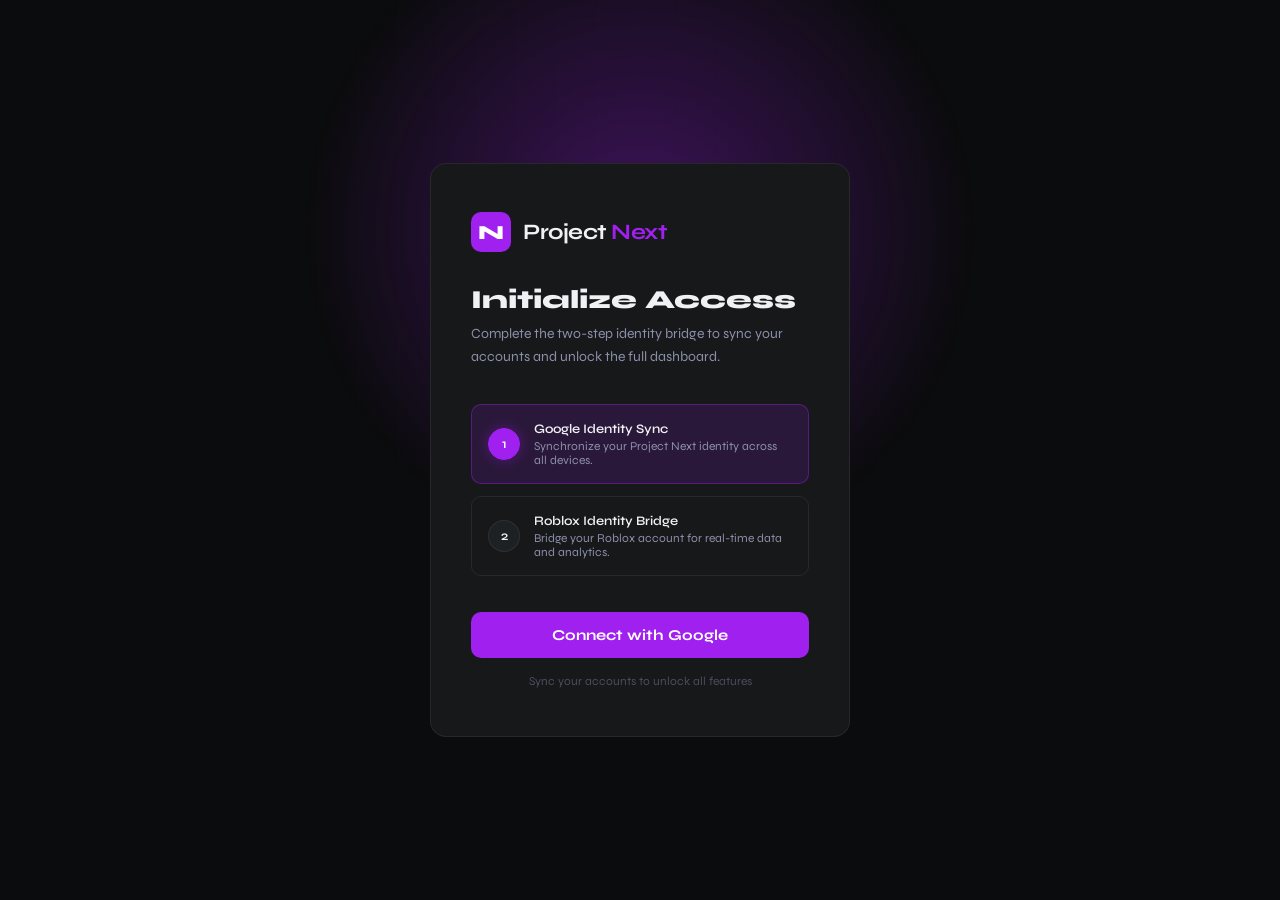
==== index.html @ 4afe5275 "Update index.html" ====
<!DOCTYPE html>
<html lang="en" data-theme="genesis">
<head>
<meta charset="UTF-8">
<meta name="viewport" content="width=device-width, initial-scale=1.0">
<title>Project Next</title>
<link rel="preconnect" href="https://fonts.googleapis.com">
<link href="https://fonts.googleapis.com/css2?family=Syne:wght@400;500;600;700;800&family=JetBrains+Mono:wght@400;500&display=swap" rel="stylesheet">
<script src="https://accounts.google.com/gsi/client" async></script>
<style>
/* ═══════════════ CSS VARS & THEMES ═══════════════ */
:root{
  --bg-base:#0B0C0D;--bg-surface:#16181A;--bg-elevated:#1E2124;--bg-hover:#252830;
  --accent:#A020F0;--accent-dim:rgba(160,32,240,0.15);--accent-glow:rgba(160,32,240,0.35);
  --text-primary:#F0F0F5;--text-secondary:#8B8FA8;--text-muted:#4A4D5E;
  --border:rgba(255,255,255,0.07);--border-accent:rgba(160,32,240,0.4);
  --success:#22D06A;--warning:#F0A020;--danger:#F04040;--info:#20A0F0;
  --font:'Syne',sans-serif;--mono:'JetBrains Mono',monospace;
  --radius:10px;--radius-lg:16px;
  --anim-speed:1; /* 0 = no animations */
}
[data-theme="glass"]{--bg-base:#0D0F14;--bg-surface:rgba(20,24,32,0.55);--bg-elevated:rgba(28,32,40,0.5);--bg-hover:rgba(38,42,54,0.55);--border:rgba(255,255,255,0.10);--border-accent:rgba(160,32,240,0.45);}
[data-theme="glass"] body{background:linear-gradient(135deg,#0D0F14,#141820,#0f0a1a);}
[data-theme="glass"] .sidebar,[data-theme="glass"] .topbar,[data-theme="glass"] .card,
[data-theme="glass"] .stat-card,[data-theme="glass"] .auth-card,[data-theme="glass"] .friend-item,
[data-theme="glass"] .inv-item,[data-theme="glass"] .security-item,[data-theme="glass"] .setting-item,
[data-theme="glass"] .progress-wrap,[data-theme="glass"] .discovery-card{
  backdrop-filter:blur(20px);-webkit-backdrop-filter:blur(20px);border:1px solid rgba(255,255,255,0.08);}
[data-theme="cyber"]{--accent:#00FF41;--accent-dim:rgba(0,255,65,0.10);--accent-glow:rgba(0,255,65,0.25);
  --bg-base:#001000;--bg-surface:#001a00;--bg-elevated:#002000;--bg-hover:#002a00;
  --border:rgba(0,255,65,0.08);--border-accent:rgba(0,255,65,0.4);
  --text-primary:#E0FFE8;--text-secondary:#4daa60;--text-muted:#1a5c26;}
[data-theme="oled"]{--bg-base:#000;--bg-surface:#0A0A0A;--bg-elevated:#111;--bg-hover:#1a1a1a;--border:rgba(255,255,255,0.05);}

/* ═══════════════ RESET ═══════════════ */
*{box-sizing:border-box;margin:0;padding:0;}
body{font-family:var(--font);background:var(--bg-base);color:var(--text-primary);min-height:100vh;overflow-x:hidden;transition:background .4s,color .3s;}

/* ═══════════════ ANIMATIONS ═══════════════ */
@keyframes fadeUp{from{opacity:0;transform:translateY(18px);}to{opacity:1;transform:none;}}
@keyframes fadeIn{from{opacity:0;transform:translateY(8px);}to{opacity:1;transform:none;}}
@keyframes slideIn{from{opacity:0;transform:translateX(-12px);}to{opacity:1;transform:none;}}
@keyframes pulse-dot{0%,100%{opacity:1;}50%{opacity:.3;}}
@keyframes glow-pulse{0%,100%{box-shadow:0 0 10px var(--accent-glow);}50%{box-shadow:0 0 28px var(--accent-glow),0 0 60px var(--accent-dim);}}
@keyframes spin{to{transform:rotate(360deg);}}
@keyframes shimmer{0%{background-position:-400px 0;}100%{background-position:400px 0;}}
@keyframes float{0%,100%{transform:translateY(0);}50%{transform:translateY(-6px);}}
@keyframes scan-line{0%{top:-10%;}100%{top:110%;}}
@keyframes orb-pulse{0%,100%{transform:scale(1);opacity:.7;}50%{transform:scale(1.5);opacity:1;}}
@keyframes bar-glow{0%,100%{box-shadow:0 0 6px var(--accent);}50%{box-shadow:0 0 18px var(--accent),0 0 40px var(--accent-dim);}}
@keyframes card-appear{from{opacity:0;transform:translateY(24px) scale(.97);}to{opacity:1;transform:none;}}
@keyframes neon-flicker{0%,100%{opacity:1;}92%{opacity:1;}93%{opacity:.4;}95%{opacity:1;}97%{opacity:.6;}98%{opacity:1;}}
@keyframes border-spin{0%{transform:rotate(0deg);}100%{transform:rotate(360deg);}}
@keyframes toast-in{from{transform:translateY(80px);opacity:0;}to{transform:translateY(0);opacity:1;}}
@keyframes progress-stripe{0%{background-position:0 0;}100%{background-position:40px 0;}}

/* Performance mode: kill all transitions/animations */
body.perf-mode *{animation:none !important;transition:none !important;}

/* ═══════════════ AUTH ═══════════════ */
#auth-screen{min-height:100vh;display:flex;align-items:center;justify-content:center;position:fixed;inset:0;z-index:1000;overflow-y:auto;padding:20px 0;}
#auth-screen::before{content:'';position:absolute;width:700px;height:700px;background:radial-gradient(circle,var(--accent-glow) 0%,transparent 68%);top:-120px;left:50%;transform:translateX(-50%);pointer-events:none;animation:float 8s ease-in-out infinite;}
#auth-screen::after{content:'';position:absolute;inset:0;background:repeating-linear-gradient(0deg,transparent,transparent 39px,rgba(255,255,255,0.012) 40px),repeating-linear-gradient(90deg,transparent,transparent 39px,rgba(255,255,255,0.012) 40px);pointer-events:none;}
.auth-card{background:var(--bg-surface);border:1px solid var(--border);border-radius:var(--radius-lg);padding:48px 40px;width:420px;max-width:95vw;position:relative;z-index:1;animation:card-appear .6s ease both;}
.auth-card::before{content:'';position:absolute;inset:-1px;border-radius:calc(var(--radius-lg)+1px);background:linear-gradient(135deg,var(--accent-dim),transparent,var(--accent-dim));opacity:0;transition:opacity .4s;pointer-events:none;}
.auth-card:hover::before{opacity:1;}
.auth-logo{display:flex;align-items:center;gap:12px;margin-bottom:32px;}
.auth-logo-icon{width:40px;height:40px;background:var(--accent);border-radius:10px;display:flex;align-items:center;justify-content:center;font-size:20px;font-weight:800;color:#fff;flex-shrink:0;animation:glow-pulse 3s ease-in-out infinite;}
.auth-logo-text{font-size:22px;font-weight:700;letter-spacing:-.5px;}
.auth-logo-text span{color:var(--accent);}
.auth-title{font-size:26px;font-weight:800;margin-bottom:8px;}
.auth-sub{color:var(--text-secondary);font-size:14px;margin-bottom:36px;line-height:1.6;}
.auth-step{display:flex;align-items:center;gap:14px;padding:16px;border-radius:var(--radius);border:1px solid var(--border);margin-bottom:12px;transition:border-color .3s,background .3s,transform .2s;}
.auth-step:hover{transform:translateX(3px);}
.auth-step.active{border-color:var(--border-accent);background:var(--accent-dim);}
.auth-step.done{border-color:rgba(34,208,106,.3);background:rgba(34,208,106,.05);}
.auth-step-num{width:32px;height:32px;border-radius:50%;background:var(--bg-elevated);border:1px solid var(--border);display:flex;align-items:center;justify-content:center;font-size:13px;font-weight:600;flex-shrink:0;transition:all .3s;}
.auth-step.active .auth-step-num{background:var(--accent);border-color:var(--accent);color:#fff;box-shadow:0 0 14px var(--accent-glow);}
.auth-step.done .auth-step-num{background:var(--success);border-color:var(--success);color:#fff;font-size:16px;}
.auth-step-info{flex:1;}
.auth-step-label{font-size:13px;font-weight:600;}
.auth-step-desc{font-size:12px;color:var(--text-secondary);margin-top:2px;}
.btn-primary{width:100%;padding:14px;background:var(--accent);color:#fff;border:none;border-radius:var(--radius);font-family:var(--font);font-size:15px;font-weight:700;cursor:pointer;transition:opacity .2s,transform .15s,box-shadow .2s;margin-top:24px;position:relative;overflow:hidden;}
.btn-primary::after{content:'';position:absolute;inset:0;background:linear-gradient(90deg,transparent,rgba(255,255,255,.12),transparent);transform:translateX(-100%);transition:transform .5s;}
.btn-primary:hover::after{transform:translateX(100%);}
.btn-primary:hover{opacity:.92;box-shadow:0 4px 20px var(--accent-glow);}
.btn-primary:active{transform:scale(.98);}
.btn-primary:disabled{opacity:.5;cursor:not-allowed;}
.auth-err{color:var(--danger);font-size:12px;margin-top:10px;text-align:center;min-height:18px;}
.auth-divider{text-align:center;font-size:12px;color:var(--text-muted);margin-top:16px;}

/* ═══════════════ LOADING SCREEN ═══════════════ */
#loading-screen{min-height:100vh;display:none;align-items:center;justify-content:center;flex-direction:column;gap:20px;position:fixed;inset:0;z-index:900;background:var(--bg-base);overflow:hidden;}
#loading-screen.active{display:flex!important;}
.load-bg-orb{position:absolute;border-radius:50%;pointer-events:none;filter:blur(80px);}
.load-bg-orb.o1{width:500px;height:500px;background:radial-gradient(circle,var(--accent-glow),transparent 70%);top:-100px;left:-100px;animation:float 10s ease-in-out infinite;}
.load-bg-orb.o2{width:400px;height:400px;background:radial-gradient(circle,rgba(32,160,240,0.15),transparent 70%);bottom:-80px;right:-80px;animation:float 12s 2s ease-in-out infinite reverse;}
.load-bg-orb.o3{width:300px;height:300px;background:radial-gradient(circle,rgba(34,208,106,0.08),transparent 70%);top:50%;left:50%;transform:translate(-50%,-50%);animation:float 8s 1s ease-in-out infinite;}
.load-grid{position:absolute;inset:0;background:repeating-linear-gradient(0deg,transparent,transparent 49px,rgba(255,255,255,0.018) 50px),repeating-linear-gradient(90deg,transparent,transparent 49px,rgba(255,255,255,0.018) 50px);pointer-events:none;}
.load-scan{position:absolute;left:0;right:0;height:2px;background:linear-gradient(90deg,transparent,var(--accent),transparent);animation:scan-line 4s linear infinite;pointer-events:none;opacity:.4;}
.load-content{position:relative;z-index:1;display:flex;flex-direction:column;align-items:center;gap:18px;}
.load-logo-wrap{text-align:center;animation:fadeUp .7s ease both;}
.load-logo{font-size:42px;font-weight:800;letter-spacing:-1.5px;line-height:1;}
.load-logo span{color:var(--accent);text-shadow:0 0 40px var(--accent-glow);animation:neon-flicker 6s 2s ease-in-out infinite;}
.load-logo-tag{font-size:10px;font-family:var(--mono);color:var(--text-muted);letter-spacing:4px;text-transform:uppercase;margin-top:6px;animation:fadeUp .7s .15s ease both;opacity:0;animation-fill-mode:both;}
.load-orbs{display:flex;gap:8px;animation:fadeUp .7s .25s ease both;opacity:0;animation-fill-mode:both;}
.load-orb{width:7px;height:7px;border-radius:50%;background:var(--accent);}
.load-orb:nth-child(1){animation:orb-pulse 1.2s .0s ease-in-out infinite;}
.load-orb:nth-child(2){animation:orb-pulse 1.2s .15s ease-in-out infinite;}
.load-orb:nth-child(3){animation:orb-pulse 1.2s .30s ease-in-out infinite;}
.load-orb:nth-child(4){animation:orb-pulse 1.2s .45s ease-in-out infinite;}
.load-orb:nth-child(5){animation:orb-pulse 1.2s .60s ease-in-out infinite;}
.load-bar-wrap{width:340px;position:relative;animation:fadeUp .7s .35s ease both;opacity:0;animation-fill-mode:both;}
.load-bar-track{height:2px;background:rgba(255,255,255,0.07);border-radius:2px;overflow:visible;position:relative;}
.load-bar-fill{height:100%;background:linear-gradient(90deg,var(--accent) 0%,rgba(160,32,240,.6) 100%);border-radius:2px;width:0%;transition:width .35s cubic-bezier(.4,0,.2,1);position:relative;animation:bar-glow 2s ease-in-out infinite;}
.load-bar-dot{position:absolute;right:-5px;top:-5px;width:12px;height:12px;border-radius:50%;background:var(--accent);box-shadow:0 0 14px var(--accent),0 0 30px var(--accent-glow);}
.load-bar-pct{position:absolute;right:0;top:-20px;font-size:10px;font-family:var(--mono);color:var(--accent);font-weight:600;}
.load-label{font-size:12px;color:var(--text-secondary);font-family:var(--mono);letter-spacing:.4px;margin-top:4px;animation:fadeUp .7s .4s ease both;opacity:0;animation-fill-mode:both;min-height:18px;}
.load-hex{position:absolute;opacity:0.03;font-size:11px;font-family:var(--mono);color:var(--accent);user-select:none;animation:fadeIn 1s ease both;}

/* ═══════════════ LAYOUT ═══════════════ */
#app{display:none;min-height:100vh;}
.sidebar{position:fixed;left:0;top:0;bottom:0;width:220px;background:var(--bg-surface);border-right:1px solid var(--border);display:flex;flex-direction:column;z-index:100;transition:transform .3s cubic-bezier(.4,0,.2,1),background .4s;}
.sidebar-logo{padding:20px 18px;display:flex;align-items:center;gap:10px;border-bottom:1px solid var(--border);}
.sidebar-logo-icon{width:32px;height:32px;background:var(--accent);border-radius:8px;display:flex;align-items:center;justify-content:center;font-size:16px;font-weight:800;color:#fff;flex-shrink:0;transition:box-shadow .3s;}
.sidebar-logo-icon:hover{box-shadow:0 0 18px var(--accent-glow);}
.sidebar-logo-text{font-size:16px;font-weight:700;}.sidebar-logo-text span{color:var(--accent);}
.sidebar-nav{flex:1;padding:12px 10px;overflow-y:auto;}
.nav-section-label{font-size:10px;font-weight:600;color:var(--text-muted);letter-spacing:1.2px;text-transform:uppercase;padding:8px 10px 4px;}
.nav-item{display:flex;align-items:center;gap:10px;padding:10px 12px;border-radius:var(--radius);cursor:pointer;font-size:13px;font-weight:500;color:var(--text-secondary);transition:all .18s cubic-bezier(.4,0,.2,1);margin-bottom:2px;border:1px solid transparent;background:none;width:100%;text-align:left;position:relative;overflow:hidden;}
.nav-item::before{content:'';position:absolute;left:0;top:50%;transform:translateY(-50%);width:3px;height:0;background:var(--accent);border-radius:0 3px 3px 0;transition:height .2s ease;}
.nav-item:hover{background:var(--bg-hover);color:var(--text-primary);transform:translateX(2px);}
.nav-item.active{background:var(--accent-dim);color:var(--accent);border-color:var(--border-accent);}
.nav-item.active::before{height:60%;}
.nav-icon{width:20px;height:20px;opacity:.7;flex-shrink:0;transition:opacity .2s,transform .2s;}
.nav-item.active .nav-icon{opacity:1;}
.nav-item:hover .nav-icon{transform:scale(1.1);}
.sidebar-user{padding:14px;border-top:1px solid var(--border);display:flex;align-items:center;gap:10px;}
.user-avatar{width:36px;height:36px;border-radius:50%;background:var(--accent);display:flex;align-items:center;justify-content:center;font-size:13px;font-weight:700;color:#fff;flex-shrink:0;overflow:hidden;transition:box-shadow .3s;}
.user-avatar:hover{box-shadow:0 0 14px var(--accent-glow);}
.user-avatar img{width:100%;height:100%;object-fit:cover;}
.user-info{flex:1;min-width:0;}
.user-name{font-size:13px;font-weight:600;white-space:nowrap;overflow:hidden;text-overflow:ellipsis;}
.user-tag{font-size:11px;color:var(--success);}
.main{margin-left:220px;min-height:100vh;transition:margin .3s;}
.topbar{height:56px;background:var(--bg-surface);border-bottom:1px solid var(--border);display:flex;align-items:center;padding:0 24px;gap:12px;position:sticky;top:0;z-index:50;transition:background .4s;}
.topbar-title{font-size:16px;font-weight:700;flex:1;transition:all .2s;}
.topbar-badge{font-size:11px;padding:3px 10px;border-radius:20px;background:var(--accent-dim);color:var(--accent);border:1px solid var(--border-accent);font-weight:600;animation:glow-pulse 4s ease-in-out infinite;}
.hamburger{display:none;background:none;border:none;cursor:pointer;padding:6px;color:var(--text-primary);flex-direction:column;gap:5px;}
.hamburger span{display:block;width:20px;height:2px;background:currentColor;border-radius:2px;transition:all .25s;}

/* ═══════════════ HUB PANELS ═══════════════ */
.hub-panel{display:none;padding:24px;max-width:1100px;}
.hub-panel.active{display:block;animation:fadeUp .35s ease both;}
.hub-header{margin-bottom:24px;}
.hub-title{font-size:26px;font-weight:800;letter-spacing:-.5px;margin-bottom:6px;}
.hub-sub{color:var(--text-secondary);font-size:14px;}

/* ═══════════════ CARDS ═══════════════ */
.grid-2{display:grid;grid-template-columns:1fr 1fr;gap:16px;}
.grid-3{display:grid;grid-template-columns:1fr 1fr 1fr;gap:16px;}
.card{background:var(--bg-surface);border:1px solid var(--border);border-radius:var(--radius-lg);padding:20px;transition:background .4s,border-color .3s,transform .2s,box-shadow .2s;}
.card:hover{border-color:rgba(160,32,240,0.15);}
.card-title{font-size:13px;font-weight:600;color:var(--text-secondary);text-transform:uppercase;letter-spacing:.8px;margin-bottom:16px;display:flex;align-items:center;gap:8px;}
.card-title-dot{width:6px;height:6px;border-radius:50%;background:var(--accent);flex-shrink:0;animation:glow-pulse 3s ease-in-out infinite;}
.stat-grid{display:grid;grid-template-columns:repeat(auto-fit,minmax(140px,1fr));gap:12px;margin-bottom:20px;}
.stat-card{background:var(--bg-elevated);border-radius:var(--radius);padding:16px;border:1px solid var(--border);transition:all .2s cubic-bezier(.4,0,.2,1);cursor:pointer;position:relative;overflow:hidden;}
.stat-card::after{content:'';position:absolute;inset:0;background:linear-gradient(135deg,var(--accent-dim),transparent);opacity:0;transition:opacity .3s;}
.stat-card:hover{border-color:var(--border-accent);transform:translateY(-2px);box-shadow:0 6px 24px rgba(0,0,0,.3);}
.stat-card:hover::after{opacity:1;}
.stat-label{font-size:11px;color:var(--text-muted);font-weight:600;letter-spacing:.5px;margin-bottom:6px;position:relative;z-index:1;}
.stat-val{font-size:22px;font-weight:800;letter-spacing:-.5px;position:relative;z-index:1;}
.stat-sub{font-size:11px;color:var(--text-secondary);margin-top:2px;position:relative;z-index:1;}

/* ═══════════════ FRIENDS ═══════════════ */
.friend-item{display:flex;align-items:center;gap:12px;padding:12px 16px;border-radius:var(--radius);border:1px solid var(--border);margin-bottom:8px;background:var(--bg-elevated);transition:all .2s cubic-bezier(.4,0,.2,1);animation:fadeIn .3s ease both;}
.friend-item:hover{border-color:var(--border-accent);transform:translateX(3px);}
.friend-avatar{width:44px;height:44px;border-radius:50%;background:var(--bg-hover);display:flex;align-items:center;justify-content:center;font-size:14px;font-weight:700;flex-shrink:0;position:relative;overflow:hidden;transition:box-shadow .2s;}
.friend-avatar:hover{box-shadow:0 0 12px var(--accent-glow);}
.friend-avatar img{width:100%;height:100%;object-fit:cover;border-radius:50%;}
.presence-dot{position:absolute;bottom:1px;right:1px;width:10px;height:10px;border-radius:50%;border:2px solid var(--bg-elevated);}
.presence-dot.online{background:var(--success);animation:pulse-dot 2s infinite;}
.presence-dot.ingame{background:var(--info);animation:pulse-dot 2s .3s infinite;}
.presence-dot.studio{background:var(--warning);}
.presence-dot.offline{background:#555;}
.friend-info{flex:1;min-width:0;}
.friend-name{font-size:14px;font-weight:600;white-space:nowrap;overflow:hidden;text-overflow:ellipsis;}
.friend-display{font-size:12px;color:var(--text-muted);}
.friend-status{font-size:12px;color:var(--text-secondary);}
.friend-status.online{color:var(--success);}.friend-status.ingame{color:var(--info);}
.friend-actions{display:flex;gap:6px;flex-shrink:0;}
.btn-sm{padding:5px 10px;border-radius:6px;border:1px solid var(--border);background:var(--bg-hover);color:var(--text-secondary);font-size:11px;font-weight:600;cursor:pointer;font-family:var(--font);transition:all .18s;white-space:nowrap;}
.btn-sm:hover{border-color:var(--border-accent);color:var(--accent);transform:translateY(-1px);}
.btn-sm.danger:hover{border-color:rgba(240,64,64,.4);color:var(--danger);}
.btn-sm.warn:hover{border-color:rgba(240,160,32,.4);color:var(--warning);}

/* ═══════════════ INPUTS ═══════════════ */
.search-box{display:flex;gap:10px;margin-bottom:16px;}
.search-input{flex:1;background:var(--bg-elevated);border:1px solid var(--border);border-radius:var(--radius);padding:10px 14px;color:var(--text-primary);font-family:var(--font);font-size:14px;outline:none;transition:border-color .2s,box-shadow .2s;}
.search-input:focus{border-color:var(--border-accent);box-shadow:0 0 0 3px var(--accent-dim);}
.search-input::placeholder{color:var(--text-muted);}
.btn-accent{padding:10px 18px;background:var(--accent);color:#fff;border:none;border-radius:var(--radius);font-family:var(--font);font-size:13px;font-weight:700;cursor:pointer;transition:all .2s;white-space:nowrap;position:relative;overflow:hidden;}
.btn-accent::after{content:'';position:absolute;inset:0;background:linear-gradient(90deg,transparent,rgba(255,255,255,.15),transparent);transform:translateX(-100%);transition:transform .4s;}
.btn-accent:hover::after{transform:translateX(100%);}
.btn-accent:hover{opacity:.88;box-shadow:0 4px 18px var(--accent-glow);}
.btn-accent:disabled{opacity:.5;cursor:not-allowed;}

/* ═══════════════ PROGRESS ═══════════════ */
.progress-wrap{background:var(--bg-elevated);border:1px solid var(--border);border-radius:var(--radius-lg);padding:20px;margin-bottom:16px;}
.progress-header{display:flex;justify-content:space-between;align-items:center;margin-bottom:12px;}
.progress-label{font-size:14px;font-weight:600;}
.progress-meta{font-size:12px;color:var(--text-secondary);font-family:var(--mono);}
.progress-bar{height:6px;background:var(--bg-hover);border-radius:3px;overflow:hidden;margin-bottom:8px;}
.progress-fill{height:100%;background:linear-gradient(90deg,var(--accent),rgba(160,32,240,.7));background-size:40px 100%;border-radius:3px;transition:width .4s cubic-bezier(.4,0,.2,1);}
.progress-sub{font-size:12px;color:var(--text-secondary);font-family:var(--mono);}

/* ═══════════════ INV / BADGES ═══════════════ */
.inv-item{display:flex;align-items:center;gap:14px;padding:14px 16px;border:1px solid var(--border);border-radius:var(--radius);margin-bottom:8px;background:var(--bg-elevated);transition:all .2s;animation:fadeIn .3s ease both;}
.inv-item:hover{border-color:var(--border-accent);transform:translateX(3px);}
.inv-thumb{width:52px;height:52px;border-radius:8px;background:var(--accent-dim);border:1px solid var(--border-accent);display:flex;align-items:center;justify-content:center;font-size:22px;flex-shrink:0;overflow:hidden;}
.inv-thumb img{width:100%;height:100%;object-fit:cover;border-radius:6px;}
.inv-info{flex:1;min-width:0;}
.inv-name{font-size:14px;font-weight:600;}
.inv-meta{font-size:12px;color:var(--text-secondary);margin-top:2px;}
.inv-price{font-size:15px;font-weight:700;color:var(--accent);font-family:var(--mono);flex-shrink:0;}
.badge{display:inline-block;padding:2px 8px;border-radius:4px;font-size:10px;font-weight:700;letter-spacing:.5px;text-transform:uppercase;}
.badge-limited{background:rgba(240,160,32,.15);color:var(--warning);border:1px solid rgba(240,160,32,.3);}
.badge-offsale{background:rgba(240,64,64,.1);color:var(--danger);border:1px solid rgba(240,64,64,.25);}
.badge-new{background:var(--accent-dim);color:var(--accent);border:1px solid var(--border-accent);}
.badge-free{background:rgba(34,208,106,.1);color:var(--success);border:1px solid rgba(34,208,106,.25);}

/* ═══════════════ SECURITY ═══════════════ */
.integrity-bar-wrap{margin-bottom:20px;}
.integrity-score{font-size:48px;font-weight:800;color:var(--success);letter-spacing:-2px;margin-bottom:4px;}
.integrity-score span{font-size:20px;color:var(--text-secondary);font-weight:500;}
.security-item{display:flex;align-items:center;gap:12px;padding:14px 16px;border:1px solid var(--border);border-radius:var(--radius);margin-bottom:8px;background:var(--bg-elevated);transition:all .2s;animation:fadeIn .3s ease both;}
.security-item:hover{border-color:var(--border-accent);}
.security-check{width:24px;height:24px;border-radius:50%;display:flex;align-items:center;justify-content:center;font-size:13px;flex-shrink:0;}
.security-check.pass{background:rgba(34,208,106,.15);color:var(--success);border:1px solid rgba(34,208,106,.3);}
.security-check.fail{background:rgba(240,64,64,.1);color:var(--danger);border:1px solid rgba(240,64,64,.2);}
.security-check.warn{background:rgba(240,160,32,.1);color:var(--warning);border:1px solid rgba(240,160,32,.25);}
.security-text{flex:1;}
.security-title{font-size:14px;font-weight:600;}
.security-desc{font-size:12px;color:var(--text-secondary);}

/* ═══════════════ SETTINGS ═══════════════ */
.setting-item{display:flex;align-items:center;gap:14px;padding:16px;border:1px solid var(--border);border-radius:var(--radius);margin-bottom:8px;background:var(--bg-elevated);cursor:pointer;transition:all .2s;animation:fadeIn .25s ease both;}
.setting-item:hover{border-color:var(--border-accent);transform:translateX(2px);}
.setting-icon{width:36px;height:36px;border-radius:8px;background:var(--accent-dim);border:1px solid var(--border-accent);display:flex;align-items:center;justify-content:center;font-size:18px;flex-shrink:0;}
.setting-text{flex:1;}
.setting-name{font-size:14px;font-weight:600;}
.setting-desc{font-size:12px;color:var(--text-secondary);margin-top:2px;}
.toggle{width:44px;height:24px;background:var(--bg-hover);border-radius:12px;border:1px solid var(--border);position:relative;cursor:pointer;transition:background .25s,border-color .25s,box-shadow .25s;flex-shrink:0;}
.toggle.on{background:var(--accent);border-color:var(--accent);box-shadow:0 0 10px var(--accent-glow);}
.toggle-knob{position:absolute;top:2px;left:2px;width:18px;height:18px;border-radius:50%;background:var(--text-secondary);transition:left .25s cubic-bezier(.4,0,.2,1),background .25s;}
.toggle.on .toggle-knob{left:22px;background:#fff;}
.theme-grid{display:grid;grid-template-columns:repeat(2,1fr);gap:10px;margin-top:12px;}
.theme-card{border:2px solid var(--border);border-radius:var(--radius);padding:14px;cursor:pointer;transition:all .2s;text-align:center;}
.theme-card:hover{border-color:var(--border-accent);transform:translateY(-2px);}
.theme-card.selected{border-color:var(--accent);box-shadow:0 0 16px var(--accent-glow);}
.theme-preview{height:40px;border-radius:6px;margin-bottom:8px;}
.theme-name{font-size:12px;font-weight:600;}
.theme-sub{font-size:11px;color:var(--text-secondary);margin-top:2px;}

/* ═══════════════ DISCOVERY ═══════════════ */
.discovery-card{border:1px solid var(--border);border-radius:var(--radius);overflow:hidden;background:var(--bg-elevated);transition:all .25s cubic-bezier(.4,0,.2,1);cursor:pointer;animation:card-appear .4s ease both;}
.discovery-card:hover{border-color:var(--border-accent);transform:translateY(-4px);box-shadow:0 8px 30px rgba(0,0,0,.4);}
.discovery-thumb{height:120px;background:linear-gradient(135deg,var(--accent-dim),var(--bg-hover));display:flex;align-items:center;justify-content:center;overflow:hidden;position:relative;}
.discovery-thumb img{width:100%;height:100%;object-fit:cover;transition:transform .4s ease;}
.discovery-card:hover .discovery-thumb img{transform:scale(1.05);}
.discovery-thumb-overlay{position:absolute;inset:0;background:linear-gradient(to bottom,transparent 50%,rgba(0,0,0,.6));pointer-events:none;}
.discovery-body{padding:12px 14px;}
.discovery-name{font-size:14px;font-weight:700;margin-bottom:2px;white-space:nowrap;overflow:hidden;text-overflow:ellipsis;}
.discovery-genre{font-size:11px;color:var(--accent);font-weight:600;margin-bottom:6px;}
.discovery-stats{font-size:12px;color:var(--text-secondary);display:flex;flex-wrap:wrap;gap:6px;}
.discovery-stat{display:inline-flex;align-items:center;gap:3px;}
.discovery-creator{font-size:11px;color:var(--text-muted);margin-top:4px;}

/* ═══════════════ VALUE SEARCH ═══════════════ */
.value-result-table{width:100%;border-collapse:collapse;margin-top:12px;}
.value-result-table th{font-size:11px;font-weight:700;color:var(--text-muted);text-align:left;padding:8px 12px;border-bottom:1px solid var(--border);letter-spacing:.6px;text-transform:uppercase;}
.value-result-table td{padding:10px 12px;border-bottom:1px solid rgba(255,255,255,.04);font-size:13px;vertical-align:middle;}
.value-result-table tr:last-child td{border-bottom:none;}
.value-result-table tr:hover td{background:var(--bg-hover);}
.value-link{color:var(--accent);text-decoration:none;font-weight:600;cursor:pointer;transition:opacity .15s;}
.value-link:hover{text-decoration:underline;opacity:.8;}

/* ═══════════════ FRIEND RADAR ═══════════════ */
.radar-ring{display:flex;justify-content:center;align-items:center;margin:16px 0;}
.radar-circle{position:relative;width:180px;height:180px;}
.radar-circle svg{animation:spin 8s linear infinite;}
.radar-inner{position:absolute;inset:20px;border-radius:50%;background:var(--bg-elevated);border:1px solid var(--border);display:flex;align-items:center;justify-content:center;flex-direction:column;gap:2px;}
.radar-label-inner{font-size:11px;font-weight:700;color:var(--accent);font-family:var(--mono);}
.radar-result-grid{display:grid;grid-template-columns:repeat(3,1fr);gap:10px;margin-top:12px;}
.radar-stat{background:var(--bg-elevated);border-radius:var(--radius);padding:12px;border:1px solid var(--border);text-align:center;transition:border-color .2s;}
.radar-stat:hover{border-color:var(--border-accent);}
.radar-stat-val{font-size:20px;font-weight:800;color:var(--accent);}
.radar-stat-label{font-size:11px;color:var(--text-muted);margin-top:2px;}
.mutual-tag{display:inline-flex;align-items:center;gap:6px;padding:4px 10px;border-radius:20px;background:var(--accent-dim);border:1px solid var(--border-accent);font-size:11px;color:var(--accent);font-weight:600;margin:3px;animation:fadeIn .3s ease both;}

/* ═══════════════ MODALS ═══════════════ */
.modal-overlay{display:none;position:fixed;inset:0;background:rgba(0,0,0,.75);backdrop-filter:blur(6px);z-index:500;align-items:center;justify-content:center;padding:20px;}
.modal-overlay.show{display:flex;}
.modal{background:var(--bg-surface);border:1px solid var(--border);border-radius:var(--radius-lg);width:460px;max-width:95vw;max-height:90vh;overflow-y:auto;animation:fadeUp .25s ease both;}
.modal-header{padding:20px 24px 16px;border-bottom:1px solid var(--border);display:flex;align-items:center;gap:14px;}
.modal-avatar{width:56px;height:56px;border-radius:50%;background:var(--accent-dim);border:2px solid var(--border-accent);overflow:hidden;flex-shrink:0;}
.modal-avatar img{width:100%;height:100%;object-fit:cover;}
.modal-user-info{flex:1;}
.modal-display{font-size:18px;font-weight:800;}
.modal-username{font-size:13px;color:var(--text-secondary);margin-top:2px;}
.modal-status{font-size:11px;font-weight:600;margin-top:4px;}
.modal-close{background:none;border:none;cursor:pointer;color:var(--text-muted);font-size:20px;padding:4px;margin-left:auto;transition:color .15s;}
.modal-close:hover{color:var(--danger);}
.modal-body{padding:20px 24px;}
.modal-stats{display:grid;grid-template-columns:1fr 1fr 1fr;gap:10px;margin-bottom:20px;}
.modal-stat{background:var(--bg-elevated);border-radius:var(--radius);padding:12px;text-align:center;border:1px solid var(--border);}
.modal-stat-val{font-size:18px;font-weight:800;color:var(--accent);}
.modal-stat-label{font-size:11px;color:var(--text-muted);margin-top:2px;}
.modal-inv-title{font-size:12px;font-weight:700;color:var(--text-secondary);text-transform:uppercase;letter-spacing:.8px;margin-bottom:10px;}
.modal-inv-item{display:flex;align-items:center;gap:10px;padding:8px 12px;background:var(--bg-elevated);border-radius:8px;margin-bottom:6px;border:1px solid var(--border);}
.modal-inv-thumb{width:36px;height:36px;border-radius:6px;background:var(--accent-dim);overflow:hidden;flex-shrink:0;}
.modal-inv-thumb img{width:100%;height:100%;object-fit:cover;}
.modal-inv-name{flex:1;font-size:13px;font-weight:600;white-space:nowrap;overflow:hidden;text-overflow:ellipsis;}
.modal-inv-price{font-size:13px;color:var(--accent);font-family:var(--mono);font-weight:700;}
.modal-actions{display:flex;gap:8px;flex-wrap:wrap;margin-top:16px;}
.modal-btn{flex:1;padding:10px;border-radius:var(--radius);border:1px solid var(--border);background:var(--bg-elevated);color:var(--text-primary);font-family:var(--font);font-size:13px;font-weight:600;cursor:pointer;transition:all .18s;text-align:center;}
.modal-btn:hover{border-color:var(--border-accent);color:var(--accent);}
.modal-btn.danger{color:var(--danger);}.modal-btn.danger:hover{border-color:rgba(240,64,64,.4);background:rgba(240,64,64,.05);}
.list-modal{background:var(--bg-surface);border:1px solid var(--border);border-radius:var(--radius-lg);width:500px;max-width:95vw;max-height:85vh;overflow-y:auto;animation:fadeUp .25s ease both;}
.list-modal-header{padding:18px 20px;border-bottom:1px solid var(--border);display:flex;align-items:center;justify-content:space-between;}
.list-modal-title{font-size:16px;font-weight:700;}
.list-modal-body{padding:16px 20px;}

/* ═══════════════ API CHIP ═══════════════ */
.api-chip{display:inline-flex;align-items:center;gap:5px;font-size:10px;font-family:var(--mono);padding:3px 8px;border-radius:20px;border:1px solid var(--border);background:var(--bg-elevated);margin-left:8px;}
.api-chip.live{border-color:rgba(34,208,106,.3);color:var(--success);}
.api-chip.warn{border-color:rgba(240,160,32,.3);color:var(--warning);}
.api-chip.err{border-color:rgba(240,64,64,.3);color:var(--danger);}
.accent-text{color:var(--accent);}
.mono{font-family:var(--mono);}
.section-divider{height:1px;background:var(--border);margin:20px 0;}

/* ═══════════════ PATH / CONNECTION ═══════════════ */
.path-display{display:flex;align-items:center;gap:8px;flex-wrap:wrap;padding:14px;background:var(--bg-elevated);border-radius:var(--radius);border:1px solid var(--border);margin-top:10px;}
.path-node{display:flex;align-items:center;gap:8px;font-size:13px;font-weight:700;padding:6px 12px;border-radius:8px;background:var(--accent-dim);border:1px solid var(--border-accent);color:var(--accent);}
.path-arrow{color:var(--text-muted);font-size:18px;}

/* ═══════════════ TOAST ═══════════════ */
.toast{position:fixed;bottom:20px;right:20px;background:var(--bg-elevated);border:1px solid var(--border);border-left:3px solid var(--accent);border-radius:var(--radius);padding:12px 16px;font-size:13px;font-weight:500;z-index:9999;transform:translateY(80px);opacity:0;transition:all .3s cubic-bezier(.4,0,.2,1);max-width:300px;box-shadow:0 8px 30px rgba(0,0,0,.4);}
.toast.show{transform:translateY(0);opacity:1;}

/* ═══════════════ MOBILE ═══════════════ */
.sidebar-overlay{display:none;position:fixed;inset:0;background:rgba(0,0,0,.6);z-index:90;}
@media(max-width:768px){
  .sidebar{transform:translateX(-100%);}
  .sidebar.open{transform:translateX(0);}
  .main{margin-left:0;}
  .hamburger{display:flex;}
  .sidebar-overlay.show{display:block;}
  .grid-2,.grid-3{grid-template-columns:1fr;}
  .hub-panel{padding:16px;}
  .stat-grid{grid-template-columns:repeat(2,1fr);}
}
::-webkit-scrollbar{width:4px;}
::-webkit-scrollbar-track{background:transparent;}
::-webkit-scrollbar-thumb{background:var(--text-muted);border-radius:2px;}
.lang-select{width:100%;background:var(--bg-elevated);border:1px solid var(--border);border-radius:var(--radius);padding:12px 14px;color:var(--text-primary);font-family:var(--font);font-size:14px;outline:none;cursor:pointer;margin-top:8px;transition:border-color .2s;}
.lang-select:focus{border-color:var(--border-accent);}
/* Coming Soon cards hover */
#hub-comingsoon .card:hover{border-color:var(--border-accent);transform:translateY(-1px);box-shadow:0 6px 24px rgba(0,0,0,.25);}
#hub-comingsoon .card{transition:all .25s cubic-bezier(.4,0,.2,1);}
</style>
</head>
<body>

<!-- ═══ AUTH ═══ -->
<div id="auth-screen" style="display:flex;">
  <div class="auth-card">
    <div class="auth-logo">
      <div class="auth-logo-icon">N</div>
      <div class="auth-logo-text">Project <span>Next</span></div>
    </div>
    <div class="auth-title" data-i18n-auth="initAccess">Initialize Access</div>
    <div class="auth-sub" data-i18n-auth="initSub">Complete the two-step identity bridge to sync your accounts and unlock the full dashboard.</div>
    <div class="auth-step active" id="step-google">
      <div class="auth-step-num" id="step1-num">1</div>
      <div class="auth-step-info">
        <div class="auth-step-label">Google Identity Sync</div>
        <div class="auth-step-desc">Synchronize your Project Next identity across all devices.</div>
      </div>
    </div>
    <div class="auth-step" id="step-roblox">
      <div class="auth-step-num" id="step2-num">2</div>
      <div class="auth-step-info">
        <div class="auth-step-label">Roblox Identity Bridge</div>
        <div class="auth-step-desc">Bridge your Roblox account for real-time data and analytics.</div>
      </div>
    </div>
    <button class="btn-primary" id="auth-btn" onclick="handleAuthStep()" data-i18n-auth="connectGoogle">Connect with Google</button>
    <div class="auth-err" id="auth-err" style="display:none;"></div>
    <div class="auth-divider" data-i18n-auth="syncAccounts">Sync your accounts to unlock all features</div>
  </div>
</div>

<!-- ═══ LOADING SCREEN ═══ -->
<div id="loading-screen" style="display:none;">
  <div class="load-bg-orb o1"></div>
  <div class="load-bg-orb o2"></div>
  <div class="load-bg-orb o3"></div>
  <div class="load-grid"></div>
  <div class="load-scan"></div>
  <div class="load-content">
    <div class="load-logo-wrap">
      <div class="load-logo">Project <span>Next</span></div>
      <div class="load-logo-tag">GENESIS PHASE · INITIALIZING</div>
    </div>
    <div class="load-orbs">
      <div class="load-orb"></div>
      <div class="load-orb"></div>
      <div class="load-orb"></div>
      <div class="load-orb"></div>
      <div class="load-orb"></div>
    </div>
    <div class="load-bar-wrap">
      <div style="position:relative;">
        <div class="load-bar-pct" id="load-pct">0%</div>
      </div>
      <div class="load-bar-track">
        <div class="load-bar-fill" id="load-bar">
          <div class="load-bar-dot"></div>
        </div>
      </div>
    </div>
    <div class="load-label" id="load-label">Initializing genesis phase...</div>
  </div>
</div>

<div class="sidebar-overlay" id="overlay" onclick="closeSidebar()"></div>

<!-- ═══ MODALS ═══ -->
<div class="modal-overlay" id="friend-modal" onclick="if(event.target===this)closeFriendModal()">
  <div class="modal">
    <div class="modal-header">
      <div class="modal-avatar"><img id="modal-avatar-img" src="" alt=""></div>
      <div class="modal-user-info">
        <div class="modal-display" id="modal-display">—</div>
        <div class="modal-username" id="modal-username">@—</div>
        <div class="modal-status" id="modal-status">—</div>
      </div>
      <button class="modal-close" onclick="closeFriendModal()">✕</button>
    </div>
    <div class="modal-body">
      <div class="modal-stats">
        <div class="modal-stat"><div class="modal-stat-val" id="modal-followers">—</div><div class="modal-stat-label">Followers</div></div>
        <div class="modal-stat"><div class="modal-stat-val" id="modal-following">—</div><div class="modal-stat-label">Following</div></div>
        <div class="modal-stat"><div class="modal-stat-val" id="modal-friends-count">—</div><div class="modal-stat-label">Friends</div></div>
      </div>
      <div class="modal-inv-title">Inventory (Public)</div>
      <div id="modal-inv-items" style="color:var(--text-muted);font-size:13px;">Loading...</div>
      <div class="modal-actions">
        <button class="modal-btn" onclick="modalAction('view')">
          <svg width="14" height="14" viewBox="0 0 24 24" fill="none" stroke="currentColor" stroke-width="2" style="vertical-align:middle;margin-right:4px;"><path d="M18 13v6a2 2 0 0 1-2 2H5a2 2 0 0 1-2-2V8a2 2 0 0 1 2-2h6"/><polyline points="15 3 21 3 21 9"/><line x1="10" y1="14" x2="21" y2="3"/></svg>View Profile
        </button>
      </div>
    </div>
  </div>
</div>

<div class="modal-overlay" id="pending-modal" onclick="if(event.target===this)this.classList.remove('show')">
  <div class="list-modal">
    <div class="list-modal-header">
      <div class="list-modal-title">Pending Friend Requests</div>
      <button class="modal-close" onclick="document.getElementById('pending-modal').classList.remove('show')">✕</button>
    </div>
    <div class="list-modal-body" id="pending-list-body"></div>
  </div>
</div>

<div class="modal-overlay" id="followers-modal" onclick="if(event.target===this)this.classList.remove('show')">
  <div class="list-modal">
    <div class="list-modal-header">
      <div class="list-modal-title">Your Followers</div>
      <button class="modal-close" onclick="document.getElementById('followers-modal').classList.remove('show')">✕</button>
    </div>
    <div class="list-modal-body" id="followers-list-body"></div>
  </div>
</div>

<div class="modal-overlay" id="allfriends-modal" onclick="if(event.target===this)this.classList.remove('show')">
  <div class="list-modal" style="width:560px;">
    <div class="list-modal-header">
      <div class="list-modal-title">All Friends</div>
      <button class="modal-close" onclick="document.getElementById('allfriends-modal').classList.remove('show')">✕</button>
    </div>
    <div class="list-modal-body" id="allfriends-list-body"></div>
  </div>
</div>

<!-- ═══ APP ═══ -->
<div id="app">
  <nav class="sidebar" id="sidebar">
    <div class="sidebar-logo">
      <div class="sidebar-logo-icon">N</div>
      <div class="sidebar-logo-text">Project <span>Next</span></div>
    </div>
    <div class="sidebar-nav">
      <div class="nav-section-label">Core</div>
      <button class="nav-item active" onclick="switchHub('social',this)">
        <svg class="nav-icon" viewBox="0 0 24 24" fill="none" stroke="currentColor" stroke-width="1.8"><path d="M17 21v-2a4 4 0 0 0-4-4H5a4 4 0 0 0-4 4v2"/><circle cx="9" cy="7" r="4"/><path d="M23 21v-2a4 4 0 0 0-3-3.87"/><path d="M16 3.13a4 4 0 0 1 0 7.75"/></svg>
        <span data-i18n="hub1">Social Commander</span>
      </button>
      <button class="nav-item" onclick="switchHub('pulse',this)">
        <svg class="nav-icon" viewBox="0 0 24 24" fill="none" stroke="currentColor" stroke-width="1.8"><polyline points="22 12 18 12 15 21 9 3 6 12 2 12"/></svg>
        <span>Rblx Pulse</span>
      </button>
      <button class="nav-item" onclick="switchHub('discovery',this)">
        <svg class="nav-icon" viewBox="0 0 24 24" fill="none" stroke="currentColor" stroke-width="1.8"><circle cx="12" cy="12" r="10"/><polygon points="16.24 7.76 14.12 14.12 7.76 16.24 9.88 9.88 16.24 7.76"/></svg>
        <span data-i18n="hub3">Ultimate Discovery</span>
      </button>
      <button class="nav-item" onclick="switchHub('security',this)">
        <svg class="nav-icon" viewBox="0 0 24 24" fill="none" stroke="currentColor" stroke-width="1.8"><path d="M12 22s8-4 8-10V5l-8-3-8 3v7c0 6 8 10 8 10z"/><polyline points="9 12 11 14 15 10"/></svg>
        <span data-i18n="hub4">Account Defense</span>
      </button>
      <div class="nav-section-label">Tools</div>
      <button class="nav-item" onclick="switchHub('profile-advanced',this)">
        <svg class="nav-icon" viewBox="0 0 24 24" fill="none" stroke="currentColor" stroke-width="1.8"><circle cx="12" cy="8" r="4"/><path d="M4 20c0-4 3.6-7 8-7s8 3 8 7"/><path d="M17 8h.01M19 10l1.5 1.5"/></svg>
        <span>My Profile+</span>
      </button>
      <button class="nav-item" onclick="switchHub('values',this)">
        <svg class="nav-icon" viewBox="0 0 24 24" fill="none" stroke="currentColor" stroke-width="1.8"><line x1="12" y1="1" x2="12" y2="23"/><path d="M17 5H9.5a3.5 3.5 0 0 0 0 7h5a3.5 3.5 0 0 1 0 7H6"/></svg>
        <span>Rblx Values</span>
      </button>
      <button class="nav-item" onclick="switchHub('settings',this)">
        <svg class="nav-icon" viewBox="0 0 24 24" fill="none" stroke="currentColor" stroke-width="1.8"><circle cx="12" cy="12" r="3"/><path d="M19.07 4.93A10 10 0 0 0 4.93 19.07M12 2v2M12 20v2M4.93 4.93l1.41 1.41M17.66 17.66l1.41 1.41M2 12h2M20 12h2M4.93 19.07l1.41-1.41M17.66 6.34l1.41-1.41"/></svg>
        <span>PN Settings</span>
      </button>
      <button class="nav-item" onclick="switchHub('comingsoon',this)" style="position:relative;">
        <svg class="nav-icon" viewBox="0 0 24 24" fill="none" stroke="currentColor" stroke-width="1.8"><path d="M12 2L2 7l10 5 10-5-10-5z"/><path d="M2 17l10 5 10-5"/><path d="M2 12l10 5 10-5"/></svg>
        <span>Coming Soon</span>
        <span style="position:absolute;right:10px;top:50%;transform:translateY(-50%);font-size:9px;background:var(--accent);color:#fff;padding:1px 5px;border-radius:4px;font-weight:700;letter-spacing:.3px;">NEW</span>
      </button>
    </div>
    <div class="sidebar-user">
      <div class="user-avatar" id="sidebar-avatar">?</div>
      <div class="user-info">
        <div class="user-name" id="sidebar-username">—</div>
        <div class="user-tag" id="sidebar-tag">● Online</div>
      </div>
    </div>
  </nav>

  <div class="main">
    <div class="topbar">
      <button class="hamburger" onclick="toggleSidebar()"><span></span><span></span><span></span></button>
      <div class="topbar-title" id="topbar-title">Social Commander</div>
      <div class="topbar-badge">GENESIS PHASE</div>
    </div>

    <!-- ═══ HUB: SOCIAL ═══ -->
    <div class="hub-panel active" id="hub-social">
      <div class="hub-header">
        <div class="hub-title" data-i18n="hub1">Social Commander</div>
        <div class="hub-sub">Roblox profile intelligence · User lookup · Friend Radar · Account analytics</div>
      </div>
      <div class="card" style="margin-bottom:16px;">
        <div class="card-title"><div class="card-title-dot"></div>User Lookup</div>
        <div class="search-box">
          <input class="search-input" id="social-username-input" placeholder="Enter Roblox username..." type="text" onkeydown="if(event.key==='Enter')lookupUser()">
          <button class="btn-accent" onclick="lookupUser()">
            <svg width="14" height="14" viewBox="0 0 24 24" fill="none" stroke="currentColor" stroke-width="2.5" style="vertical-align:middle;margin-right:4px;"><circle cx="11" cy="11" r="8"/><line x1="21" y1="21" x2="16.65" y2="16.65"/></svg>Lookup
          </button>
        </div>
        <div id="social-lookup-result" style="margin-top:12px;"></div>
      </div>
      <div class="stat-grid" id="social-stat-grid" style="display:none;">
        <div class="stat-card"><div class="stat-label">Friends</div><div class="stat-val accent-text" id="social-stat-friends">—</div><div class="stat-sub">Total</div></div>
        <div class="stat-card"><div class="stat-label">Followers</div><div class="stat-val" style="color:var(--success)" id="social-stat-followers">—</div><div class="stat-sub">Total</div></div>
        <div class="stat-card"><div class="stat-label">Following</div><div class="stat-val" id="social-stat-following">—</div><div class="stat-sub">Total</div></div>
        <div class="stat-card"><div class="stat-label">Account Age</div><div class="stat-val" style="color:var(--warning);font-size:18px;" id="social-stat-age">—</div><div class="stat-sub">Years</div></div>
      </div>
      <!-- ═══ SOCIAL INTELLIGENCE — replaces Connections Finder ═══ -->
      <div class="card" style="margin-top:16px;">
        <div class="card-title"><div class="card-title-dot"></div>Friend Radar
          <span class="api-chip live">● Live</span>
        </div>
        <p style="font-size:12px;color:var(--text-secondary);margin-bottom:14px;line-height:1.6;">Scan any user's social network — mutual friends, hop distance, and real-time presence.</p>
        <div class="search-box">
          <input class="search-input" id="radar-input" placeholder="Enter username to radar scan..." type="text" onkeydown="if(event.key==='Enter')runFriendRadar()">
          <button class="btn-accent" onclick="runFriendRadar()">
            <svg width="14" height="14" viewBox="0 0 24 24" fill="none" stroke="currentColor" stroke-width="2.5" style="vertical-align:middle;margin-right:4px;"><circle cx="12" cy="12" r="3"/><circle cx="12" cy="12" r="7" stroke-dasharray="3 3"/><circle cx="12" cy="12" r="11" stroke-dasharray="2 4"/></svg>Scan
          </button>
        </div>
        <div id="radar-progress" style="display:none;margin-bottom:12px;">
          <div class="progress-wrap" style="margin-bottom:0;">
            <div class="progress-header"><div class="progress-label" id="radar-label">Scanning network...</div><div class="progress-meta" id="radar-pct">0%</div></div>
            <div class="progress-bar"><div class="progress-fill" id="radar-bar" style="width:0%"></div></div>
          </div>
        </div>
        <div id="radar-result"></div>
      </div>
      <!-- ═══ PROFILE COMPARE ═══ -->
      <div class="card" style="margin-top:16px;">
        <div class="card-title"><div class="card-title-dot"></div>Profile Compare
          <span class="api-chip" style="border-color:rgba(160,32,240,.3);color:var(--accent);">⚡ Instant</span>
        </div>
        <p style="font-size:12px;color:var(--text-secondary);margin-bottom:14px;line-height:1.6;">Compare any two Roblox accounts side-by-side — stats, age, and social footprint.</p>
        <div style="display:grid;grid-template-columns:1fr 1fr;gap:10px;margin-bottom:10px;">
          <input class="search-input" id="compare-a" placeholder="Username A..." type="text">
          <input class="search-input" id="compare-b" placeholder="Username B..." type="text">
        </div>
        <button class="btn-accent" onclick="runProfileCompare()" style="width:100%;">
          <svg width="14" height="14" viewBox="0 0 24 24" fill="none" stroke="currentColor" stroke-width="2.5" style="vertical-align:middle;margin-right:4px;"><path d="M18 20V10"/><path d="M12 20V4"/><path d="M6 20v-6"/></svg>Compare Profiles
        </button>
        <div id="compare-result" style="margin-top:14px;"></div>
      </div>
    </div>

    <!-- ═══ HUB: RBLX PULSE ═══ -->
    <div class="hub-panel" id="hub-pulse">
      <div class="hub-header">
        <div class="hub-title">Rblx Pulse</div>
        <div class="hub-sub">Live Roblox platform health · Server status · Game uptime · Economy signals</div>
      </div>
      <!-- Status Overview -->
      <div class="stat-grid" id="pulse-stat-grid" style="margin-bottom:20px;">
        <div class="stat-card"><div class="stat-label">Platform</div><div class="stat-val" style="color:var(--success);font-size:18px;" id="pulse-platform">Checking...</div><div class="stat-sub">Overall Status</div></div>
        <div class="stat-card"><div class="stat-label">Active Players</div><div class="stat-val accent-text" id="pulse-players">—</div><div class="stat-sub">Approx. online now</div></div>
        <div class="stat-card"><div class="stat-label">Top Game Players</div><div class="stat-val" style="color:var(--info)" id="pulse-topgame-playing">—</div><div class="stat-sub" id="pulse-topgame-name">—</div></div>
        <div class="stat-card"><div class="stat-label">Economy Signal</div><div class="stat-val" style="color:var(--warning)" id="pulse-economy">Stable</div><div class="stat-sub">Robux market</div></div>
      </div>
      <!-- Services Grid -->
      <div class="card" style="margin-bottom:16px;">
        <div class="card-title"><div class="card-title-dot"></div>Service Health
          <span class="api-chip live" style="margin-left:auto;animation:glow-pulse 3s ease-in-out infinite;">● Live</span>
          <button class="btn-sm" onclick="refreshPulse()" style="margin-left:8px;">↻ Refresh</button>
        </div>
        <div id="pulse-services" style="display:grid;grid-template-columns:1fr 1fr;gap:10px;margin-top:4px;"></div>
      </div>
      <!-- Top Games Live -->
      <div class="card" style="margin-bottom:16px;">
        <div class="card-title"><div class="card-title-dot"></div>Top Games Right Now
          <span class="api-chip live">● Live</span>
        </div>
        <div id="pulse-top-games"></div>
      </div>
      <!-- Trending Activity -->
      <div class="card">
        <div class="card-title"><div class="card-title-dot"></div>Platform Activity Feed</div>
        <div id="pulse-activity-feed"></div>
      </div>
    </div>

    <!-- ═══ HUB: DISCOVERY ═══ -->
    <div class="hub-panel" id="hub-discovery">
      <div class="hub-header">
        <div class="hub-title" data-i18n="hub3">Ultimate Discovery</div>
        <div class="hub-sub">Top 3 filtered search · Live player counts · Verified creators · Genre categories</div>
      </div>
      <!-- GAME SEARCH — top 3 only, no archive/ratio -->
      <div class="card" style="margin-bottom:20px;">
        <div class="card-title"><div class="card-title-dot"></div>Game Search<span class="api-chip live" style="margin-left:auto;">● Live Stats</span></div>
        <div class="search-box">
          <input class="search-input" id="disc-query" placeholder="Search Roblox games..." type="text" onkeydown="if(event.key==='Enter')searchGames()">
          <button class="btn-accent" onclick="searchGames()">
            <svg width="14" height="14" viewBox="0 0 24 24" fill="none" stroke="currentColor" stroke-width="2.5" style="vertical-align:middle;margin-right:4px;"><circle cx="11" cy="11" r="8"/><line x1="21" y1="21" x2="16.65" y2="16.65"/></svg>Search
          </button>
        </div>
        <div id="disc-search-progress" style="display:none;margin-bottom:12px;">
          <div class="progress-wrap" style="margin-bottom:0;">
            <div class="progress-header"><div class="progress-label">Fetching live results...</div><div class="progress-meta" id="disc-pct">0%</div></div>
            <div class="progress-bar"><div class="progress-fill" id="disc-bar" style="width:0%"></div></div>
          </div>
        </div>
        <div id="disc-search-results"></div>
      </div>
      <!-- Category rows -->
      <div id="discovery-grid"></div>
    </div>

    <!-- ═══ HUB: SECURITY ═══ -->
    <div class="hub-panel" id="hub-security">
      <div class="hub-header">
        <div class="hub-title" data-i18n="hub4">Account Defense & Privacy</div>
        <div class="hub-sub">Security posture, live scan, and privacy configuration.</div>
      </div>
      <div class="grid-2">
        <div>
          <div class="card" style="margin-bottom:16px;">
            <div class="card-title"><div class="card-title-dot"></div>Security Integrity</div>
            <div class="integrity-bar-wrap">
              <div class="integrity-score" id="sec-score">82<span>/100</span></div>
              <div class="progress-bar" style="height:10px;margin-top:8px;"><div class="progress-fill" id="sec-score-bar" style="width:82%;background:linear-gradient(90deg,var(--success),var(--accent));"></div></div>
            </div>
            <div id="security-checklist"></div>
            <button class="btn-accent" onclick="runSecurityScan()" style="width:100%;margin-top:12px;">Run Live Security Scan</button>
            <div id="security-progress" style="display:none;margin-top:12px;">
              <div class="progress-bar"><div class="progress-fill" id="sec-bar" style="width:0%;"></div></div>
            </div>
          </div>
        </div>
        <div>
          <div class="card">
            <div class="card-title"><div class="card-title-dot"></div>Privacy Auditor</div>
            <div id="privacy-audit"></div>
          </div>
        </div>
      </div>
    </div>

    <!-- ═══ HUB: PROFILE ADVANCED ═══ -->
    <div class="hub-panel" id="hub-profile-advanced">
      <div class="hub-header">
        <div class="hub-title">My Profile+</div>
        <div class="hub-sub">Premium status, verified badge, social links, and advanced account info.</div>
      </div>
      <div class="grid-2">
        <div class="card">
          <div class="card-title"><div class="card-title-dot"></div>Account Status</div>
          <div id="profile-adv-status" style="color:var(--text-muted);font-size:13px;">Loading...</div>
        </div>
        <div class="card">
          <div class="card-title"><div class="card-title-dot"></div>Social Links</div>
          <div id="profile-adv-social" style="color:var(--text-muted);font-size:13px;">Loading...</div>
        </div>
      </div>
      <div class="card" style="margin-top:16px;">
        <div class="card-title"><div class="card-title-dot"></div>Full Profile Info</div>
        <div id="profile-adv-full" style="color:var(--text-muted);font-size:13px;">Loading...</div>
        <button class="btn-accent" style="margin-top:12px;" onclick="loadProfileAdvanced()">
          <svg width="13" height="13" viewBox="0 0 24 24" fill="none" stroke="currentColor" stroke-width="2.5" style="vertical-align:middle;margin-right:4px;"><polyline points="23 4 23 10 17 10"/><path d="M20.49 15a9 9 0 1 1-2.12-9.36L23 10"/></svg>Refresh
        </button>
      </div>
    </div>

    <!-- ═══ HUB: RBLX VALUES ═══ -->
    <div class="hub-panel" id="hub-values">
      <div class="hub-header">
        <div class="hub-title">Rblx Values Hub</div>
        <div class="hub-sub">Limiteds, accessories, animations, hats, gear · Acronym search · Rolimons index [0-7]</div>
      </div>
      <div class="card" style="margin-bottom:16px;">
        <div class="card-title"><div class="card-title-dot"></div>Item Value Search</div>
        <div class="search-box">
          <select id="hub-value-category" style="padding:8px 10px;border-radius:var(--radius);border:1px solid var(--border);background:var(--bg-elevated);color:var(--text-primary);font-size:13px;flex-shrink:0;outline:none;cursor:pointer;">
            <option value="2|">All Limiteds</option>
            <option value="11|19">Hats</option>
            <option value="3|">Clothing</option>
            <option value="4|15">Heads</option>
            <option value="4|10">Classic Faces</option>
            <option value="5|">Gear</option>
            <option value="24|">Animations</option>
          </select>
          <input class="search-input" id="hub-value-query" placeholder="Name or acronym (SSH, Dominus, Valk...)" type="text" onkeydown="if(event.key==='Enter')hubCheckValue()">
          <button class="btn-accent" onclick="hubCheckValue()">
            <svg width="14" height="14" viewBox="0 0 24 24" fill="none" stroke="currentColor" stroke-width="2.5" style="vertical-align:middle;margin-right:4px;"><circle cx="11" cy="11" r="8"/><line x1="21" y1="21" x2="16.65" y2="16.65"/></svg>Search
          </button>
        </div>
        <div id="hub-value-results"></div>
      </div>
      <div class="card">
        <div class="card-title"><div class="card-title-dot"></div>Popular Limiteds</div>
        <div id="popular-limiteds"></div>
      </div>
    </div>

    <!-- ═══ HUB: SETTINGS ═══ -->
    <div class="hub-panel" id="hub-settings">
      <div class="hub-header">
        <div class="hub-title">Project Next Settings</div>
        <div class="hub-sub">Theme engine · Language · Performance mode · Account management</div>
      </div>
      <div class="grid-2">
        <div>
          <div class="card" style="margin-bottom:16px;">
            <div class="card-title"><div class="card-title-dot"></div>Theme Engine</div>
            <div class="theme-grid">
              <div class="theme-card selected" onclick="selectTheme(this,'genesis')">
                <div class="theme-preview" style="background:linear-gradient(135deg,#0B0C0D,#A020F0);"></div>
                <div class="theme-name">Genesis Dark</div><div class="theme-sub">Default</div>
              </div>
              <div class="theme-card" onclick="selectTheme(this,'glass')">
                <div class="theme-preview" style="background:linear-gradient(135deg,rgba(255,255,255,0.08),rgba(160,32,240,0.35));"></div>
                <div class="theme-name">Glass Morphic</div><div class="theme-sub">Frosted depth</div>
              </div>
              <div class="theme-card" onclick="selectTheme(this,'cyber')">
                <div class="theme-preview" style="background:linear-gradient(135deg,#001a00,#00FF41);"></div>
                <div class="theme-name">Cyber Punk</div><div class="theme-sub">Neon matrix</div>
              </div>
              <div class="theme-card" onclick="selectTheme(this,'oled')">
                <div class="theme-preview" style="background:#000;border:1px solid #222;"></div>
                <div class="theme-name">Monolith OLED</div><div class="theme-sub">Pure black</div>
              </div>
            </div>
          </div>
        </div>
        <div>
          <div class="card">
            <div class="card-title"><div class="card-title-dot"></div>Performance & Features</div>
            <div id="settings-toggles"></div>
            <div class="section-divider"></div>
            <button class="btn-accent" onclick="signOut()" style="width:100%;background:var(--danger);">Disconnect All Accounts</button>
          </div>
        </div>
      </div>
    </div>

    <!-- ═══ HUB: COMING SOON ═══ -->
    <div class="hub-panel" id="hub-comingsoon">
      <div class="hub-header">
        <div class="hub-title">Coming Soon</div>
        <div class="hub-sub">Features in active development · Genesis Phase roadmap · Social Commander expansion</div>
      </div>
      <!-- Banner -->
      <div style="background:linear-gradient(135deg,var(--accent-dim),rgba(32,160,240,0.08));border:1px solid var(--border-accent);border-radius:var(--radius-lg);padding:20px 24px;margin-bottom:24px;display:flex;align-items:center;gap:16px;">
        <div style="font-size:32px;">🚀</div>
        <div>
          <div style="font-size:15px;font-weight:800;margin-bottom:4px;">Social Commander · Genesis Phase</div>
          <div style="font-size:13px;color:var(--text-secondary);line-height:1.6;">These features are in active development. They will be fully integrated into Project Next in an upcoming release. Preview them here.</div>
        </div>
      </div>
      <!-- Feature Cards -->
      <div class="grid-2" style="margin-bottom:16px;">

        <!-- Friend Radar -->
        <div class="card" style="border-color:rgba(34,208,106,0.2);position:relative;overflow:hidden;">
          <div style="position:absolute;top:12px;right:12px;font-size:9px;background:var(--success);color:#000;padding:2px 7px;border-radius:4px;font-weight:800;letter-spacing:.5px;">BETA</div>
          <div style="font-size:28px;margin-bottom:12px;">📡</div>
          <div style="font-size:16px;font-weight:800;margin-bottom:6px;">Friend Radar</div>
          <div style="font-size:12px;color:var(--text-secondary);line-height:1.7;margin-bottom:14px;">Scan any Roblox user's social network in real time. Discover mutual friends, hop distance, and live presence status. BFS-based connection mapping gives you a full social graph at a glance.</div>
          <div style="display:flex;flex-direction:column;gap:6px;margin-bottom:14px;">
            <div style="display:flex;align-items:center;gap:8px;font-size:12px;color:var(--text-secondary);"><span style="color:var(--success);">✓</span> Mutual friend detection</div>
            <div style="display:flex;align-items:center;gap:8px;font-size:12px;color:var(--text-secondary);"><span style="color:var(--success);">✓</span> Hop distance (1–3+) via BFS</div>
            <div style="display:flex;align-items:center;gap:8px;font-size:12px;color:var(--text-secondary);"><span style="color:var(--success);">✓</span> Real-time presence status</div>
            <div style="display:flex;align-items:center;gap:8px;font-size:12px;color:var(--text-secondary);"><span style="color:var(--success);">✓</span> Friend count &amp; follower stats</div>
            <div style="display:flex;align-items:center;gap:8px;font-size:12px;color:var(--text-muted);"><span style="color:var(--text-muted);">◎</span> Full network graph visualization (upcoming)</div>
          </div>
          <div style="font-size:11px;color:var(--success);font-weight:600;background:rgba(34,208,106,0.08);border:1px solid rgba(34,208,106,0.2);border-radius:6px;padding:6px 10px;">✦ Already live in Social Commander</div>
        </div>

        <!-- Asset & Collection Manager -->
        <div class="card" style="border-color:rgba(160,32,240,0.25);position:relative;overflow:hidden;">
          <div style="position:absolute;top:12px;right:12px;font-size:9px;background:var(--accent-dim);color:var(--accent);border:1px solid var(--border-accent);padding:2px 7px;border-radius:4px;font-weight:800;letter-spacing:.5px;">DEV</div>
          <div style="font-size:28px;margin-bottom:12px;">🗂️</div>
          <div style="font-size:16px;font-weight:800;margin-bottom:6px;">Asset &amp; Collection Manager</div>
          <div style="font-size:12px;color:var(--text-secondary);line-height:1.7;margin-bottom:14px;">A full-featured Roblox asset manager. Browse, organize, and track your entire inventory — hats, accessories, gear, clothing, bundles — with smart filtering, custom collections, and value tagging.</div>
          <div style="display:flex;flex-direction:column;gap:6px;margin-bottom:14px;">
            <div style="display:flex;align-items:center;gap:8px;font-size:12px;color:var(--text-secondary);"><span style="color:var(--accent);">◎</span> Full inventory browser with filters</div>
            <div style="display:flex;align-items:center;gap:8px;font-size:12px;color:var(--text-secondary);"><span style="color:var(--accent);">◎</span> Custom user-created collections</div>
            <div style="display:flex;align-items:center;gap:8px;font-size:12px;color:var(--text-secondary);"><span style="color:var(--accent);">◎</span> Value + RAP tagging per item</div>
            <div style="display:flex;align-items:center;gap:8px;font-size:12px;color:var(--text-secondary);"><span style="color:var(--accent);">◎</span> Compare inventories with friends</div>
            <div style="display:flex;align-items:center;gap:8px;font-size:12px;color:var(--text-secondary);"><span style="color:var(--accent);">◎</span> Export &amp; share collection links</div>
          </div>
          <!-- Genesis Inventory Audit nested inside -->
          <div style="background:var(--bg-elevated);border:1px solid var(--border);border-radius:var(--radius);padding:12px;margin-top:4px;">
            <div style="font-size:11px;font-weight:700;color:var(--accent);text-transform:uppercase;letter-spacing:.8px;margin-bottom:8px;">⬡ Included: Genesis Inventory Audit</div>
            <div style="font-size:12px;color:var(--text-secondary);line-height:1.6;">Deep-scan your full Roblox inventory with parallel API fetching, RAP calculation for limiteds, category breakdown, and estimated total value — all in one pass.</div>
            <div style="display:flex;flex-wrap:wrap;gap:6px;margin-top:8px;">
              <span style="font-size:10px;background:rgba(240,160,32,.1);color:var(--warning);border:1px solid rgba(240,160,32,.2);padding:2px 7px;border-radius:4px;font-weight:700;">RAP Fetch</span>
              <span style="font-size:10px;background:rgba(32,160,240,.1);color:var(--info);border:1px solid rgba(32,160,240,.2);padding:2px 7px;border-radius:4px;font-weight:700;">Parallel API</span>
              <span style="font-size:10px;background:var(--accent-dim);color:var(--accent);border:1px solid var(--border-accent);padding:2px 7px;border-radius:4px;font-weight:700;">Live Data</span>
            </div>
          </div>
        </div>

      </div>
      <!-- Roadmap timeline -->
      <div class="card">
        <div class="card-title"><div class="card-title-dot"></div>Genesis Phase Roadmap</div>
        <div style="display:flex;flex-direction:column;gap:0;margin-top:8px;">
          <div style="display:flex;gap:16px;align-items:flex-start;padding-bottom:18px;position:relative;">
            <div style="position:absolute;left:15px;top:28px;bottom:0;width:2px;background:var(--border);"></div>
            <div style="width:32px;height:32px;border-radius:50%;background:var(--success);display:flex;align-items:center;justify-content:center;flex-shrink:0;font-size:14px;box-shadow:0 0 12px rgba(34,208,106,.4);">✓</div>
            <div><div style="font-size:13px;font-weight:700;margin-bottom:2px;">Social Commander + Friend Radar</div><div style="font-size:12px;color:var(--success);">Live — Genesis Phase v1</div></div>
          </div>
          <div style="display:flex;gap:16px;align-items:flex-start;padding-bottom:18px;position:relative;">
            <div style="position:absolute;left:15px;top:28px;bottom:0;width:2px;background:var(--border);"></div>
            <div style="width:32px;height:32px;border-radius:50%;background:var(--success);display:flex;align-items:center;justify-content:center;flex-shrink:0;font-size:14px;box-shadow:0 0 12px rgba(34,208,106,.4);">✓</div>
            <div><div style="font-size:13px;font-weight:700;margin-bottom:2px;">Ultimate Discovery + Rblx Values</div><div style="font-size:12px;color:var(--success);">Live — Genesis Phase v1</div></div>
          </div>
          <div style="display:flex;gap:16px;align-items:flex-start;padding-bottom:18px;position:relative;">
            <div style="position:absolute;left:15px;top:28px;bottom:0;width:2px;background:var(--border);"></div>
            <div style="width:32px;height:32px;border-radius:50%;background:var(--accent);display:flex;align-items:center;justify-content:center;flex-shrink:0;font-size:14px;animation:glow-pulse 3s ease-in-out infinite;">⟳</div>
            <div><div style="font-size:13px;font-weight:700;margin-bottom:2px;">Asset &amp; Collection Manager</div><div style="font-size:12px;color:var(--accent);">In development — Genesis Phase v2</div></div>
          </div>
          <div style="display:flex;gap:16px;align-items:flex-start;padding-bottom:18px;position:relative;">
            <div style="position:absolute;left:15px;top:28px;bottom:0;width:2px;background:var(--border);"></div>
            <div style="width:32px;height:32px;border-radius:50%;background:var(--bg-elevated);border:1px solid var(--border);display:flex;align-items:center;justify-content:center;flex-shrink:0;font-size:14px;color:var(--text-muted);">◎</div>
            <div><div style="font-size:13px;font-weight:700;margin-bottom:2px;">Genesis Inventory Audit</div><div style="font-size:12px;color:var(--text-muted);">Planned — Genesis Phase v2 (bundled with Asset Manager)</div></div>
          </div>
          <div style="display:flex;gap:16px;align-items:flex-start;">
            <div style="width:32px;height:32px;border-radius:50%;background:var(--bg-elevated);border:1px solid var(--border);display:flex;align-items:center;justify-content:center;flex-shrink:0;font-size:14px;color:var(--text-muted);">◎</div>
            <div><div style="font-size:13px;font-weight:700;margin-bottom:2px;">Social Graph Visualization</div><div style="font-size:12px;color:var(--text-muted);">Planned — Genesis Phase v3</div></div>
          </div>
        </div>
      </div>
    </div>

  </div><!-- /main -->
</div><!-- /app -->

<div class="toast" id="toast"></div>

<script>
// ═══════════════════════════════════════════
//  PROJECT NEXT — FULL REWRITE v4
// ═══════════════════════════════════════════

const CFG = {
  GOOGLE_CLIENT_ID: '506292215982-u0e4b7osdfni08nq4k3kbqlo25fl9vtb.apps.googleusercontent.com',
  ROBLOX_CLIENT_ID: '2786623414524497771',
  RBX_AUTH:         'https://apis.roblox.com/oauth/v1/authorize',
  RBX_TOKEN:        'https://apis.roblox.com/oauth/v1/token',
  RBX_USERINFO:     'https://apis.roblox.com/oauth/v1/userinfo',
  REDIRECT_URI:     'https://project-next-pink.vercel.app/',
  get REDIR() { return (window.location.hostname==='localhost'||window.location.protocol==='file:')?window.location.href.split('?')[0]:this.REDIRECT_URI; },
};

let APP = { user:null, rbxToken:null, friends:[], lang:'en', toggles:{}, authStep:0, modalFriend:null };

// ── SESSION ─────────────────────────────
function loadSession(){
  try{const raw=localStorage.getItem('pn_session');if(!raw)return false;const s=JSON.parse(raw);if(!s||!s.user||!s.user.username)return false;APP.user=s.user;APP.rbxToken=s.rbxToken||null;APP.lang=s.lang||'en';APP.toggles=s.toggles||{};return true;}
  catch(e){localStorage.removeItem('pn_session');return false;}
}
function saveSession(){localStorage.setItem('pn_session',JSON.stringify({user:APP.user,rbxToken:APP.rbxToken,lang:APP.lang,toggles:APP.toggles,savedAt:Date.now()}));}
function clearSession(){['pn_session','pn_google_token','pn_rbx_token','pn_pkce_verifier','pn_oauth_state'].forEach(k=>localStorage.removeItem(k));APP.user=null;APP.rbxToken=null;}

// ── BOOT ────────────────────────────────
(async function boot(){
  try{
  const params=new URLSearchParams(window.location.search);
  const codeP=params.get('code'),errP=params.get('error'),stateP=params.get('state');
  if(codeP&&stateP==='roblox_auth'){
    window.history.replaceState({},'',window.location.pathname);
    if(window.opener){window.opener.postMessage({type:'roblox_oauth_code',code:codeP},window.location.origin);window.close();return;}
    try{await handleRobloxCallback(codeP);beginLoading();}catch(e){showScreen('auth');showAuthErr('Roblox auth failed: '+e.message);}
    return;
  }
  if(errP){window.history.replaceState({},'',window.location.pathname);showScreen('auth');showAuthErr('Authorization error: '+errP);return;}
  if(loadSession()){beginLoading();return;}
  showScreen('auth');
  }catch(e){console.error('[boot]',e);showScreen('auth');}
})();

// ── SCREEN ──────────────────────────────
function showScreen(name){
  document.getElementById('auth-screen').style.display=name==='auth'?'flex':'none';
  document.getElementById('loading-screen').style.display=name==='loading'?'flex':'none';
  document.getElementById('app').style.display=name==='app'?'block':'none';
}
function showAuthErr(msg){
  const el=document.getElementById('auth-err');
  const friendly={popup_closed:'Identity sync interrupted. Please keep the popup open.',access_denied:'Auth Error. Check your Redirect URI in Google Cloud Console.'};
  let dm=msg;
  for(const[k,v]of Object.entries(friendly)){if(msg&&msg.toLowerCase().includes(k)){dm=v;break;}}
  el.innerHTML=`<div style="display:flex;align-items:flex-start;gap:10px;padding:12px 14px;background:rgba(240,64,64,0.08);border:1px solid rgba(240,64,64,0.25);border-radius:var(--radius);border-left:3px solid var(--danger);"><span style="font-size:16px;">⚠</span><span style="font-size:12px;line-height:1.55;color:var(--text-secondary);">${dm}</span></div>`;
  el.style.display='block';
}
function hideAuthErr(){const el=document.getElementById('auth-err');el.innerHTML='';el.style.display='none';}

// ── AUTH ─────────────────────────────────
async function handleAuthStep(){
  const btn=document.getElementById('auth-btn');hideAuthErr();
  if(APP.authStep===0){
    btn.disabled=true;btn.textContent='Opening Google popup...';
    try{await doGoogleAuth();markStepDone('google');APP.authStep=1;btn.disabled=false;btn.textContent='Authorize Roblox Open Cloud';}
    catch(e){btn.disabled=false;btn.textContent='Connect with Google';showAuthErr(e.message||'Google auth failed.');}
  } else if(APP.authStep===1){
    btn.disabled=true;btn.textContent='Connecting to Roblox...';
    const stored=localStorage.getItem('pn_rbx_token');
    if(stored){APP.rbxToken=stored;await fetchAndStoreUser();if(!APP.user?.userId){btn.disabled=false;btn.textContent='Link Roblox Account';showAuthErr('Could not retrieve your Roblox identity.');return;}markStepDone('roblox');beginLoading();}
    else{try{await startRobloxAuth();await fetchAndStoreUser();if(!APP.user?.userId)throw new Error('Could not retrieve your Roblox identity.');markStepDone('roblox');beginLoading();}catch(e){btn.disabled=false;btn.textContent='Link Roblox Account';showAuthErr(e.message||'Roblox connection failed.');}}
  }
}
function markStepDone(which){
  if(which==='google'){document.getElementById('step-google').className='auth-step done';document.getElementById('step1-num').textContent='✓';document.getElementById('step-roblox').className='auth-step active';showToast('Google identity synchronized ✦');}
  else{document.getElementById('step-roblox').className='auth-step done';document.getElementById('step2-num').textContent='✓';showToast('Roblox bridge authorized ✦');}
}
function doGoogleAuth(){
  return new Promise((resolve,reject)=>{
    if(typeof google==='undefined'||typeof google.accounts==='undefined'){
      let w=0;const iv=setInterval(()=>{w+=200;
        if(typeof google!=='undefined'&&typeof google.accounts!=='undefined'){clearInterval(iv);doGoogleAuth().then(resolve).catch(reject);}
        if(w>6000){clearInterval(iv);reject(new Error('Google Identity Services failed to load. Check your internet connection or disable any ad blockers.'));}
      },200);return;
    }
    try{
      const client=google.accounts.oauth2.initTokenClient({client_id:CFG.GOOGLE_CLIENT_ID,scope:'openid profile email',
        callback:(res)=>{
          console.log('[google auth callback]',res);
          if(res.error){reject(new Error(res.error_description||res.error));return;}
          localStorage.setItem('pn_google_token',res.access_token);resolve(res.access_token);
        },
        error_callback:(e)=>{
          console.error('[google auth error]',e);
          const m={popup_closed:'Popup was closed. Please try again and keep it open.',access_denied:'Access denied. Make sure your Google account is authorized.'};
          reject(new Error(m[e.type]||e.type||'Connection interrupted.'));
        }
      });
      console.log('[google auth] requesting token...');
      client.requestAccessToken({prompt:'consent'});
    }catch(err){
      console.error('[google auth init error]',err);
      reject(new Error('Google auth init failed: '+err.message));
    }
  });
}
function randStr(n){const c='ABCDEFGHIJKLMNOPQRSTUVWXYZabcdefghijklmnopqrstuvwxyz0123456789-._~';const a=new Uint8Array(n);crypto.getRandomValues(a);return Array.from(a,b=>c[b%c.length]).join('');}
async function makePKCE(){const v=randStr(64);const d=await crypto.subtle.digest('SHA-256',new TextEncoder().encode(v));const ch=btoa(String.fromCharCode(...new Uint8Array(d))).replace(/\+/g,'-').replace(/\//g,'_').replace(/=/g,'');return{verifier:v,challenge:ch};}
async function startRobloxAuth(){
  const{verifier,challenge}=await makePKCE();localStorage.setItem('pn_pkce_verifier',verifier);
  const p=new URLSearchParams({client_id:CFG.ROBLOX_CLIENT_ID,redirect_uri:CFG.REDIR,response_type:'code',scope:'openid profile asset:read asset:write thumbnail:read user.inventory-item:read user.advanced:read user.social:read user.user-notification:write developer-product:read game-pass:read legacy-asset:manage legacy-badge:manage legacy-game-pass:manage legacy-universe.following:read legacy-universe.following:write legacy-user:manage',state:'roblox_auth',code_challenge:challenge,code_challenge_method:'S256'});
  const popup=window.open(CFG.RBX_AUTH+'?'+p,'roblox_oauth','width=520,height=640,menubar=no,toolbar=no');
  if(!popup)throw new Error('Popup blocked. Please allow popups for this site.');
  return new Promise((resolve,reject)=>{let settled=false;const finish=(fn)=>{if(!settled){settled=true;fn();}};
    const onMsg=async(evt)=>{if(evt.origin!==window.location.origin)return;if(!evt.data||evt.data.type!=='roblox_oauth_code')return;window.removeEventListener('message',onMsg);clearInterval(pollIv);popup.close();
      if(!evt.data.code){finish(()=>reject(new Error('No authorization code received.')));return;}
      try{await handleRobloxCallback(evt.data.code);finish(()=>resolve());}catch(e){finish(()=>reject(e));}};
    window.addEventListener('message',onMsg);
    const pollIv=setInterval(()=>{if(popup.closed){clearInterval(pollIv);window.removeEventListener('message',onMsg);finish(()=>reject(new Error('Identity sync interrupted.')));}},600);
  });
}
async function handleRobloxCallback(code){
  const verifier=localStorage.getItem('pn_pkce_verifier');if(!verifier)throw new Error('PKCE verifier missing.');
  const res=await fetch(CFG.RBX_TOKEN,{method:'POST',headers:{'Content-Type':'application/x-www-form-urlencoded'},body:new URLSearchParams({grant_type:'authorization_code',code,redirect_uri:CFG.REDIR,client_id:CFG.ROBLOX_CLIENT_ID,code_verifier:verifier})});
  if(!res.ok){const txt=await res.text();throw new Error('Token exchange failed ('+res.status+'): '+txt.slice(0,120));}
  const data=await res.json();APP.rbxToken=data.access_token;localStorage.setItem('pn_rbx_token',data.access_token);localStorage.removeItem('pn_pkce_verifier');
  await fetchAndStoreUser();
}
async function fetchAndStoreUser(){
  if(!APP.rbxToken)return;
  try{
    const res=await fetch(CFG.RBX_USERINFO,{headers:{Authorization:'Bearer '+APP.rbxToken}});if(!res.ok)throw new Error('userinfo '+res.status);
    const info=await res.json();APP.user={userId:info.sub||info.id||'',username:info.preferred_username||info.name||'RobloxUser',displayName:info.name||info.preferred_username||'Roblox User',thumbnail:info.picture||''};saveSession();
  }catch(e){
    try{const p=JSON.parse(atob(APP.rbxToken.split('.')[1]));APP.user={userId:p.sub||'',username:p.preferred_username||p.name||'RobloxUser',displayName:p.name||'Roblox User',thumbnail:p.picture||''};}catch(_){APP.user={userId:'',username:'Authenticated',displayName:'Roblox User',thumbnail:''};}
    saveSession();
  }
}

// ── LOADING ──────────────────────────────
const LOAD_STEPS=['Initializing genesis phase...','Synchronizing Roblox Open Cloud...','Fetching friend graph...','Loading inventory catalog...','Bootstrapping Project Next...'];
function beginLoading(){
  showScreen('loading');let pct=0,step=0;
  const bar=document.getElementById('load-bar'),label=document.getElementById('load-label'),pctEl=document.getElementById('load-pct');
  const iv=setInterval(()=>{
    pct+=Math.random()*16+6;if(pct>100)pct=100;
    bar.style.width=pct+'%';
    if(pctEl)pctEl.textContent=Math.floor(pct)+'%';
    step=Math.min(Math.floor(pct/21),LOAD_STEPS.length-1);
    label.textContent=LOAD_STEPS[step];
    if(pct>=100){clearInterval(iv);setTimeout(launchApp,500);}
  },280);
}
async function launchApp(){
  if(!APP.user?.userId)await fetchAndStoreUser();
  if(!APP.user?.userId){showScreen('auth');showAuthErr('Could not verify your Roblox identity. Please reconnect.');return;}
  showScreen('app');
  applyLanguage(APP.lang);
  applyPerformanceMode();
  populateAll();
  showToast('Welcome back, @'+APP.user.username+' ✦');
}
function populateAll(){
  updateProfile();populateDiscovery();populateSecurity();populatePrivacy();populateSettingsToggles();populatePopularLimiteds();restoreTheme();loadFriendsBackground();populatePulse();
}
function updateProfile(){
  const user=APP.user;if(!user)return;
  document.getElementById('sidebar-username').textContent='@'+user.username;
  const av=document.getElementById('sidebar-avatar');
  if(user.thumbnail){const img=document.createElement('img');img.src=user.thumbnail;img.alt=user.username;img.onerror=()=>{av.innerHTML='';av.textContent=user.username[0].toUpperCase();};av.innerHTML='';av.appendChild(img);}
  else{av.textContent=user.username?user.username[0].toUpperCase():'U';}
  const tag=document.getElementById('sidebar-tag');if(tag)tag.textContent='● Online · ID '+(user.userId||'—');
}

// ── LOAD FRIENDS IN BG ───────────────────
async function loadFriendsBackground(){
  if(!APP.user?.userId)return;
  const headers=APP.rbxToken?{Authorization:'Bearer '+APP.rbxToken}:{};
  try{
    const r=await fetch('/api/proxy?action=friends&userId='+APP.user.userId,{headers});
    if(r.ok){const d=await r.json();APP.friends=d.data||[];}
  }catch(_){}
}

// ══════════════════════════════════════════
//  SOCIAL COMMANDER
// ══════════════════════════════════════════

// ── USER LOOKUP (proxied to avoid CORS) ──
async function lookupUser(){
  const username=document.getElementById('social-username-input').value.trim();
  if(!username)return;
  const el=document.getElementById('social-lookup-result');
  el.innerHTML=`<div style="color:var(--text-muted);font-size:13px;display:flex;align-items:center;gap:8px;"><div style="width:16px;height:16px;border:2px solid var(--accent);border-top-color:transparent;border-radius:50%;animation:spin .7s linear infinite;flex-shrink:0;"></div>Looking up @${username}...</div>`;
  document.getElementById('social-stat-grid').style.display='none';
  const headers=APP.rbxToken?{Authorization:'Bearer '+APP.rbxToken}:{};
  try{
    const userRes=await fetch(`/api/proxy?action=lookupUser&username=${encodeURIComponent(username)}`);
    let uid=null,userObj={};
    if(userRes.ok){
      const ud=await userRes.json();
      const found=(ud.data||[])[0]||ud;
      uid=found.id||found.userId;
      userObj=found;
    }
    if(!uid){el.innerHTML=`<div style="color:var(--danger);font-size:13px;">User "<strong>${username}</strong>" not found.</div>`;return;}

    // Step 2: parallel fetch profile, counts, presence
    const [profR,countR,presR,thumbR]=await Promise.allSettled([
      fetch(`/api/proxy?action=userInfo&userId=${uid}`,{headers}).then(r=>r.json()),
      fetch(`/api/proxy?action=count&userId=${uid}`,{headers}).then(r=>r.json()),
      fetch(`/api/proxy?action=presence&userIds=${uid}`,{headers}).then(r=>r.json()),
      fetch(`https://thumbnails.roblox.com/v1/users/avatar-headshot?userIds=${uid}&size=180x180&format=Png&isCircular=true`).then(r=>r.json()).catch(()=>({data:[]})),
    ]);
    const prof=profR.status==='fulfilled'?profR.value:{};
    const counts=countR.status==='fulfilled'?countR.value:{};
    const pres=presR.status==='fulfilled'?(presR.value.data||[])[0]:null;
    const avatarUrl=(thumbR.status==='fulfilled'?(thumbR.value.data||[])[0]?.imageUrl:'')||'';

    const created=prof.created?new Date(prof.created):null;
    const ageYears=created?((Date.now()-created)/(1000*60*60*24*365.25)).toFixed(1):'?';
    const joinDate=created?created.toLocaleDateString('en-US',{year:'numeric',month:'short',day:'numeric'}):'?';
    const ptype=pres?.userPresenceType||0;
    const presLabel=ptype===2?`🎮 In-Game${pres.lastLocation?' · '+pres.lastLocation:''}`:ptype===3?'🖥️ Studio':ptype===1?'🟢 Online':'⚫ Offline';
    const presColor=ptype===2?'var(--info)':ptype===3?'var(--warning)':ptype===1?'var(--success)':'var(--text-muted)';
    const isBanned=prof.isBanned;
    const displayName=prof.displayName||prof.name||username;
    const description=prof.description||'';

    el.innerHTML=`
      <div style="display:flex;gap:16px;align-items:flex-start;padding:16px;background:var(--bg-elevated);border-radius:var(--radius);border:1px solid var(--border);animation:fadeIn .3s ease both;">
        <div id="lookup-avatar-wrap" style="flex-shrink:0;width:72px;height:72px;border-radius:50%;overflow:hidden;background:var(--accent-dim);border:2px solid var(--border-accent);display:flex;align-items:center;justify-content:center;">
          <span style="font-size:28px;font-weight:700;color:var(--accent);">${displayName[0].toUpperCase()}</span>
        </div>
        <div style="flex:1;min-width:0;">
          <div style="display:flex;align-items:center;gap:8px;flex-wrap:wrap;margin-bottom:4px;">
            <span style="font-size:17px;font-weight:700;">${displayName}</span>
            ${isBanned?'<span style="font-size:10px;background:rgba(231,76,60,.2);color:var(--danger);padding:2px 6px;border-radius:4px;font-weight:700;">BANNED</span>':''}
          </div>
          <div style="font-size:12px;color:var(--text-muted);margin-bottom:6px;">@${prof.name||username} · ID ${uid}</div>
          <div style="font-size:12px;font-weight:600;color:${presColor};margin-bottom:8px;">${presLabel}</div>
          ${description?`<div style="font-size:12px;color:var(--text-secondary);line-height:1.5;max-height:52px;overflow:hidden;margin-bottom:8px;">${description.slice(0,180)}${description.length>180?'…':''}</div>`:''}
          <div style="display:flex;gap:6px;flex-wrap:wrap;font-size:11px;color:var(--text-muted);margin-bottom:10px;"><span>📅 Joined ${joinDate}</span><span>·</span><span>⏱ ${ageYears} yrs</span></div>
          <div style="display:flex;gap:8px;flex-wrap:wrap;">
            <a href="https://www.roblox.com/users/${uid}/profile" target="_blank" class="value-link" style="font-size:12px;">View on Roblox ↗</a>
            <button class="btn-sm" onclick="runFriendRadarById(${uid},'${(prof.name||username).replace(/'/g,'&#39;')}')">Radar Scan ⟳</button>
          </div>
        </div>
      </div>`;
    // Load headshot after render
    (async()=>{
      try{
        const tRes=await fetch(`https://thumbnails.roblox.com/v1/users/avatar-headshot?userIds=${uid}&size=180x180&format=Png&isCircular=true`);
        if(tRes.ok){const tData=await tRes.json();const url=(tData.data||[])[0]?.imageUrl;if(url){const wrap=document.getElementById('lookup-avatar-wrap');if(wrap){wrap.innerHTML=`<img src="${url}" style="width:100%;height:100%;object-fit:cover;" alt="${displayName}" onerror="this.parentElement.innerHTML='<span style=font-size:28px;font-weight:700;color:var(--accent)>${displayName[0].toUpperCase()}</span>'">`;}}}
      }catch(_){}
    })();
    document.getElementById('social-stat-grid').style.display='';
    document.getElementById('social-stat-friends').textContent=(counts.friends||0).toLocaleString();
    document.getElementById('social-stat-followers').textContent=(counts.followers||0).toLocaleString();
    document.getElementById('social-stat-following').textContent=(counts.following||0).toLocaleString();
    document.getElementById('social-stat-age').textContent=ageYears;
  }catch(e){
    el.innerHTML=`<div style="color:var(--danger);font-size:13px;">Error: ${e.message}<br><small style="color:var(--text-muted);">Tip: Make sure the proxy is deployed on Vercel.</small></div>`;
  }
}

// ── FRIEND RADAR ─────────────────────────
async function runFriendRadar(){
  const target=document.getElementById('radar-input').value.trim();
  if(!target){showToast('Enter a username to scan');return;}
  // resolve username first
  const headers=APP.rbxToken?{Authorization:'Bearer '+APP.rbxToken}:{};
  const progEl=document.getElementById('radar-progress');
  const resEl=document.getElementById('radar-result');
  resEl.innerHTML='';progEl.style.display='block';
  animateBar('radar-bar','radar-pct',0,40,1200);
  document.getElementById('radar-label').textContent='Resolving user...';
  try{
    const r=await fetch(`/api/proxy?action=lookupUser&username=${encodeURIComponent(target)}`,{headers});
    let uid=null,uname=target;
    if(r.ok){const d=await r.json();const u=(d.data||[])[0]||d;uid=u?.id||u?.userId;uname=u?.name||target;}
    if(!uid){progEl.style.display='none';resEl.innerHTML=`<div style="color:var(--warning);font-size:13px;">User "@${target}" not found.</div>`;return;}
    await runFriendRadarById(uid,uname);
  }catch(e){progEl.style.display='none';resEl.innerHTML=`<div style="color:var(--danger);font-size:13px;">Error: ${e.message}</div>`;}
}

async function runFriendRadarById(uid,uname){
  const headers=APP.rbxToken?{Authorization:'Bearer '+APP.rbxToken}:{};
  const progEl=document.getElementById('radar-progress');
  const resEl=document.getElementById('radar-result');
  progEl.style.display='block';resEl.innerHTML='';
  document.getElementById('radar-label').textContent='Loading mutual friends...';
  animateBar('radar-bar','radar-pct',40,75,1000);
  try{
    const [countR,mutualR,thumbR]=await Promise.allSettled([
      fetch(`/api/proxy?action=count&userId=${uid}`,{headers}).then(r=>r.json()),
      fetch(`/api/proxy?action=mutuals&userId=${APP.user?.userId||''}&targetUsername=${encodeURIComponent(uname)}`,{headers}).then(r=>r.json()),
      fetch(`https://thumbnails.roblox.com/v1/users/avatar-headshot?userIds=${uid}&size=110x110&format=Png`).then(r=>r.json()).catch(()=>({data:[]})),
    ]);
    animateBar('radar-bar','radar-pct',75,100,600);
    await new Promise(r=>setTimeout(r,700));
    progEl.style.display='none';
    const counts=countR.status==='fulfilled'?countR.value:{};
    const mutuals=mutualR.status==='fulfilled'?(mutualR.value.data||[]):[];
    const thumbUrl=(thumbR.status==='fulfilled'?(thumbR.value.data||[])[0]?.imageUrl:'')||'';
    // Connection hop via BFS from loaded friends
    let hops='?',hopLabel='Unknown';
    const myFriends=APP.friends;
    const isDirectFriend=myFriends.some(f=>(f.id||f.userId)==uid||(f.name||'').toLowerCase()===uname.toLowerCase());
    if(isDirectFriend){hops=1;hopLabel='Direct Friend';}
    else if(mutuals.length){hops=2;hopLabel='Friend-of-Friend';}
    else{hops='3+';hopLabel='Extended Network';}

    resEl.innerHTML=`
    <div style="animation:fadeIn .35s ease both;">
      <!-- Target card -->
      <div style="display:flex;gap:14px;align-items:center;padding:16px;background:var(--bg-elevated);border:1px solid var(--border-accent);border-radius:var(--radius);margin-bottom:16px;">
        <div id="radar-avatar-wrap" style="width:56px;height:56px;border-radius:50%;overflow:hidden;background:var(--accent-dim);border:2px solid var(--border-accent);flex-shrink:0;display:flex;align-items:center;justify-content:center;">
          <span style="font-size:22px;font-weight:700;color:var(--accent);">${uname[0].toUpperCase()}</span>
        </div>
        <div>
          <div style="font-size:16px;font-weight:700;">@${uname}</div>
          <div style="font-size:12px;color:var(--text-muted);">ID ${uid}</div>
          <div style="font-size:12px;font-weight:600;color:var(--accent);margin-top:2px;">📡 ${hops} hop${hops!==1?'s':''} · ${hopLabel}</div>
        </div>
      </div>
      <!-- Stats grid -->
      <div class="radar-result-grid" style="margin-bottom:16px;">
        <div class="radar-stat"><div class="radar-stat-val">${(counts.friends||0).toLocaleString()}</div><div class="radar-stat-label">Friends</div></div>
        <div class="radar-stat"><div class="radar-stat-val">${(counts.followers||0).toLocaleString()}</div><div class="radar-stat-label">Followers</div></div>
        <div class="radar-stat"><div class="radar-stat-val" style="color:var(--success);">${mutuals.length}</div><div class="radar-stat-label">Mutual Friends</div></div>
      </div>
      <!-- Mutuals -->
      ${mutuals.length?`
      <div style="font-size:11px;font-weight:700;color:var(--text-secondary);margin-bottom:10px;text-transform:uppercase;letter-spacing:.6px;">Mutual Friends</div>
      <div style="display:flex;flex-wrap:wrap;gap:6px;margin-bottom:12px;">
        ${mutuals.slice(0,20).map(f=>`<div class="mutual-tag" onclick="openFriendModal(${JSON.stringify(f).replace(/"/g,'&quot;')})">
          ${f.thumbnailUrl?`<img src="${f.thumbnailUrl}" style="width:18px;height:18px;border-radius:50%;object-fit:cover;">`:`<span style="width:18px;height:18px;border-radius:50%;background:var(--accent-dim);display:inline-flex;align-items:center;justify-content:center;font-size:10px;font-weight:700;color:var(--accent);">${(f.name||f.displayName||'?')[0].toUpperCase()}</span>`}
          @${f.name||f.displayName||'?'}
        </div>`).join('')}
        ${mutuals.length>20?`<div class="mutual-tag" style="color:var(--text-muted);">+${mutuals.length-20} more</div>`:''}
      </div>`:'<div style="font-size:13px;color:var(--text-muted);margin-bottom:12px;">No mutual friends found in your network.</div>'}
      <a href="https://www.roblox.com/users/${uid}/profile" target="_blank" class="btn-accent" style="display:inline-block;text-decoration:none;font-size:12px;padding:8px 14px;">View Profile ↗</a>
    </div>`;
    // Async-load radar avatar headshot
    (async()=>{
      try{
        const tRes=await fetch(`https://thumbnails.roblox.com/v1/users/avatar-headshot?userIds=${uid}&size=110x110&format=Png&isCircular=true`);
        if(tRes.ok){const tData=await tRes.json();const url=(tData.data||[])[0]?.imageUrl;if(url){const wrap=document.getElementById('radar-avatar-wrap');if(wrap){wrap.innerHTML=`<img src="${url}" style="width:100%;height:100%;object-fit:cover;" alt="${uname}" onerror="this.parentElement.innerHTML='<span style=font-size:22px;font-weight:700;color:var(--accent)>${uname[0].toUpperCase()}</span>'">`;}}}
      }catch(_){}
    })();
  }catch(e){progEl.style.display='none';resEl.innerHTML=`<div style="color:var(--danger);font-size:13px;">Radar failed: ${e.message}</div>`;}
}

function animateBar(barId,pctId,from,to,durationMs){
  const bar=document.getElementById(barId),pctEl=document.getElementById(pctId);
  if(!bar)return;
  let cur=from;const step=(to-from)/Math.max(1,durationMs/40);
  const iv=setInterval(()=>{cur+=step;if(cur>=to){cur=to;clearInterval(iv);}bar.style.width=Math.round(cur)+'%';if(pctEl)pctEl.textContent=Math.round(cur)+'%';},40);
}

// ── PROFILE COMPARE ──────────────────────
async function runProfileCompare(){
  const a=document.getElementById('compare-a').value.trim();
  const b=document.getElementById('compare-b').value.trim();
  const el=document.getElementById('compare-result');
  if(!a||!b){showToast('Enter both usernames');return;}
  el.innerHTML=`<div style="color:var(--text-muted);font-size:13px;display:flex;align-items:center;gap:8px;"><div style="width:14px;height:14px;border:2px solid var(--accent);border-top-color:transparent;border-radius:50%;animation:spin .7s linear infinite;"></div>Comparing @${a} vs @${b}...</div>`;
  try{
    const [rA,rB]=await Promise.all([
      fetch(`/api/proxy?action=lookupUser&username=${encodeURIComponent(a)}`).then(r=>r.json()),
      fetch(`/api/proxy?action=lookupUser&username=${encodeURIComponent(b)}`).then(r=>r.json()),
    ]);
    const uA=(rA.data||[])[0];const uB=(rB.data||[])[0];
    if(!uA){el.innerHTML=`<div style="color:var(--danger);font-size:13px;">User "@${a}" not found.</div>`;return;}
    if(!uB){el.innerHTML=`<div style="color:var(--danger);font-size:13px;">User "@${b}" not found.</div>`;return;}
    const [infoA,infoB,countA,countB,thumbA,thumbB]=await Promise.all([
      fetch(`/api/proxy?action=userInfo&userId=${uA.id}`).then(r=>r.json()).catch(()=>({})),
      fetch(`/api/proxy?action=userInfo&userId=${uB.id}`).then(r=>r.json()).catch(()=>({})),
      fetch(`/api/proxy?action=count&userId=${uA.id}`).then(r=>r.json()).catch(()=>({})),
      fetch(`/api/proxy?action=count&userId=${uB.id}`).then(r=>r.json()).catch(()=>({})),
      fetch(`https://thumbnails.roblox.com/v1/users/avatar-headshot?userIds=${uA.id}&size=110x110&format=Png`).then(r=>r.json()).catch(()=>({data:[]})),
      fetch(`https://thumbnails.roblox.com/v1/users/avatar-headshot?userIds=${uB.id}&size=110x110&format=Png`).then(r=>r.json()).catch(()=>({data:[]})),
    ]);
    const tA=(thumbA.data||[])[0]?.imageUrl||'';const tB=(thumbB.data||[])[0]?.imageUrl||'';
    const ageA=infoA.created?((Date.now()-new Date(infoA.created))/(1000*60*60*24*365.25)).toFixed(1):'?';
    const ageB=infoB.created?((Date.now()-new Date(infoB.created))/(1000*60*60*24*365.25)).toFixed(1):'?';
    function avatar(url,name){
      if(url)return '<img src="'+url+'" style="width:48px;height:48px;border-radius:50%;object-fit:cover;border:2px solid var(--border-accent);">';
      return '<div style="width:48px;height:48px;border-radius:50%;background:var(--accent-dim);border:2px solid var(--border-accent);display:flex;align-items:center;justify-content:center;font-size:20px;font-weight:700;color:var(--accent);">'+(name[0]||'?').toUpperCase()+'</div>';
    }
    function col(label,valA,valB,higherIsBetter){
      var nA=parseFloat(valA)||0,nB=parseFloat(valB)||0;
      var winA=higherIsBetter!==false?nA>nB:nA<nB,winB=higherIsBetter!==false?nB>nA:nB<nA;
      var styleA='padding:8px 10px;background:var(--bg-elevated);border-radius:6px;text-align:center;border:1px solid '+(winA?'var(--border-accent)':'var(--border)')+';font-weight:'+(winA?'700':'400')+';color:'+(winA?'var(--accent)':'var(--text-primary)');
      var styleB='padding:8px 10px;background:var(--bg-elevated);border-radius:6px;text-align:center;border:1px solid '+(winB?'var(--border-accent)':'var(--border)')+';font-weight:'+(winB?'700':'400')+';color:'+(winB?'var(--accent)':'var(--text-primary)');
      return '<div style="'+styleA+'">'+valA+'</div><div style="padding:8px 4px;text-align:center;font-size:11px;color:var(--text-muted);font-weight:600;">'+label+'</div><div style="'+styleB+'">'+valB+'</div>';
    }
    el.innerHTML='<div style="animation:fadeIn .3s ease both;">'
      +'<div style="display:grid;grid-template-columns:1fr auto 1fr;gap:8px;align-items:center;margin-bottom:16px;padding:14px;background:var(--bg-elevated);border-radius:var(--radius);border:1px solid var(--border-accent);">'
      +'<div style="display:flex;flex-direction:column;align-items:center;gap:6px;">'+avatar(tA,a)+'<div style="font-size:13px;font-weight:700;">@'+(uA.name||a)+'</div><div style="font-size:11px;color:var(--text-muted);">ID '+uA.id+'</div></div>'
      +'<div style="font-size:18px;color:var(--accent);font-weight:800;padding:0 8px;">VS</div>'
      +'<div style="display:flex;flex-direction:column;align-items:center;gap:6px;">'+avatar(tB,b)+'<div style="font-size:13px;font-weight:700;">@'+(uB.name||b)+'</div><div style="font-size:11px;color:var(--text-muted);">ID '+uB.id+'</div></div>'
      +'</div>'
      +'<div style="display:grid;grid-template-columns:1fr auto 1fr;gap:8px;font-size:12px;">'
      +col('Friends',(countA.friends||0).toLocaleString(),(countB.friends||0).toLocaleString())
      +col('Followers',(countA.followers||0).toLocaleString(),(countB.followers||0).toLocaleString())
      +col('Following',(countA.following||0).toLocaleString(),(countB.following||0).toLocaleString())
      +col('Acc Age (yrs)',ageA,ageB,false)
      +'</div></div>';
  }catch(e){el.innerHTML='<div style="color:var(--danger);font-size:13px;">Compare failed: '+e.message+'</div>';}
}

// ── FRIEND MODAL ─────────────────────────
async function openFriendModal(friend){
  if(typeof friend==='string'){try{friend=JSON.parse(friend);}catch(_){return;}}
  APP.modalFriend=friend;
  const uid=friend.id||friend.userId;
  const display=friend.displayName||friend.name||'?';
  const uname=friend.name||friend.displayName||'?';
  const ptype=friend.userPresenceType||0;
  const gameName=friend.gameName||friend.lastLocation||'';
  const status=ptype===2?`🎮 In Game${gameName?' · '+gameName.slice(0,28):''}`:ptype===3?'🟡 In Studio':ptype===1?'🟢 Online':'⚫ Offline';
  const statusColor=ptype===2?'var(--info)':ptype>=1?'var(--success)':'var(--text-muted)';
  document.getElementById('modal-display').textContent=display;
  document.getElementById('modal-username').textContent='@'+uname;
  document.getElementById('modal-status').textContent=status;
  document.getElementById('modal-status').style.color=statusColor;
  const img=document.getElementById('modal-avatar-img');
  if(friend.thumbnailUrl){img.src=friend.thumbnailUrl;}
  else{fetch(`/api/proxy?action=thumbnail&type=avatar&id=${uid}`).then(r=>r.json()).then(d=>{const u=d.data?.[uid];if(u)img.src=u;}).catch(()=>{});}
  img.onerror=()=>{img.src='';};
  document.getElementById('modal-followers').textContent='...';
  document.getElementById('modal-following').textContent='...';
  document.getElementById('modal-friends-count').textContent='...';
  document.getElementById('modal-inv-items').innerHTML='<div style="color:var(--text-muted);font-size:13px;">Loading inventory...</div>';
  document.getElementById('friend-modal').classList.add('show');
  const headers=APP.rbxToken?{Authorization:'Bearer '+APP.rbxToken}:{};
  try{
    const r=await fetch(`/api/proxy?action=count&userId=${uid}`,{headers});
    if(r.ok){const d=await r.json();document.getElementById('modal-followers').textContent=(d.followers||0).toLocaleString();document.getElementById('modal-following').textContent=(d.following||0).toLocaleString();document.getElementById('modal-friends-count').textContent=(d.friends||0).toLocaleString();}
  }catch(_){}
  loadFriendInventory(uid);
}
async function loadFriendInventory(uid){
  const el=document.getElementById('modal-inv-items');
  try{
    const r=await fetch(`/api/proxy?action=inventory&userId=${uid}`);
    if(!r.ok)throw new Error('private');
    const d=await r.json();const items=d.data||[];
    if(!items.length){el.innerHTML='<div style="color:var(--text-muted);font-size:13px;">No public inventory items found.</div>';return;}
    el.innerHTML=items.slice(0,6).map(i=>`<div class="modal-inv-item">
      <div class="modal-inv-thumb">${i.thumbnailUrl?`<img src="${i.thumbnailUrl}" alt="${i.name||'Item'}">`:'<span style="font-size:18px;display:flex;align-items:center;justify-content:center;height:100%;">👒</span>'}</div>
      <div class="modal-inv-name">${i.name||'Unknown'}</div>
      <div class="modal-inv-price" style="font-size:11px;color:var(--text-muted);">${i.assetType||'Asset'}</div>
    </div>`).join('');
  }catch(_){el.innerHTML='<div style="color:var(--text-muted);font-size:13px;">Inventory is private or unavailable.</div>';}
}
function closeFriendModal(){document.getElementById('friend-modal').classList.remove('show');}
function modalAction(action){const f=APP.modalFriend;if(!f)return;const uid=f.id||f.userId;if(action==='view'){window.open('https://www.roblox.com/users/'+uid+'/profile','_blank');}closeFriendModal();}

// ── FOLLOWERS / PENDING / ALL FRIENDS MODALS ──
async function openFollowersModal(){
  document.getElementById('followers-modal').classList.add('show');
  const el=document.getElementById('followers-list-body');
  el.innerHTML='<div style="color:var(--text-muted);font-size:13px;">Loading followers...</div>';
  const headers=APP.rbxToken?{Authorization:'Bearer '+APP.rbxToken}:{};
  try{
    const r=await fetch(`/api/proxy?action=followers&userId=${APP.user.userId}`,{headers});
    if(!r.ok)throw new Error('Failed');
    const d=await r.json();const users=d.data||[];
    if(!users.length){el.innerHTML='<div style="color:var(--text-muted);font-size:13px;padding:16px 0;">No followers found.</div>';return;}
    el.innerHTML=users.map(u=>{
      const uid2=u.id||u.userId;const display=u.displayName||u.name||'?';const uname=u.name||'?';const thumb=u.thumbnailUrl;
      return`<div class="friend-item"><div class="friend-avatar" style="background:var(--accent-dim);">${thumb?`<img src="${thumb}" alt="${display}">`:`<span style="color:var(--accent);font-weight:700;">${display[0].toUpperCase()}</span>`}</div><div class="friend-info"><div class="friend-name">${display}</div><div class="friend-display">@${uname}</div></div><div class="friend-actions"><button class="btn-sm" onclick="window.open('https://www.roblox.com/users/${uid2}/profile','_blank')">View</button></div></div>`;
    }).join('');
  }catch(_){el.innerHTML='<div style="color:var(--warning);font-size:13px;">⚠ Could not load followers. Ensure ROBLOSECURITY is set in Vercel env vars.</div>';}
}
async function openPendingModal(){
  document.getElementById('pending-modal').classList.add('show');
  const el=document.getElementById('pending-list-body');
  el.innerHTML='<div style="color:var(--text-muted);font-size:13px;">Loading...</div>';
  const headers=APP.rbxToken?{Authorization:'Bearer '+APP.rbxToken}:{};
  try{
    const r=await fetch(`/api/proxy?action=pending&userId=${APP.user.userId}`,{headers});
    if(!r.ok)throw new Error('Failed');
    const d=await r.json();const users=d.data||[];
    if(!users.length){el.innerHTML='<div style="color:var(--text-muted);font-size:13px;">No pending friend requests.</div>';return;}
    el.innerHTML=users.map(u=>{
      const uid2=u.id||u.userId;const display=u.displayName||u.name||'?';const uname=u.name||'?';const thumb=u.thumbnailUrl;
      return`<div class="friend-item"><div class="friend-avatar" style="background:var(--accent-dim);">${thumb?`<img src="${thumb}" alt="${display}">`:`<span style="color:var(--accent);font-weight:700;">${display[0].toUpperCase()}</span>`}</div><div class="friend-info"><div class="friend-name">${display}</div><div class="friend-display">@${uname}</div></div><div class="friend-actions"><button class="btn-sm" style="color:var(--success);border-color:rgba(34,208,106,.3);" onclick="acceptFriendRequest(this,${uid2},'${display}')">Accept</button><button class="btn-sm danger" onclick="declineFriendRequest(this,${uid2},'${display}')">Decline</button></div></div>`;
    }).join('');
  }catch(_){el.innerHTML='<div style="color:var(--warning);font-size:13px;">⚠ Could not load requests. Set ROBLOSECURITY in Vercel env vars.</div>';}
}
async function openAllFriends(){
  document.getElementById('allfriends-modal').classList.add('show');
  const el=document.getElementById('allfriends-list-body');
  if(!APP.friends.length){el.innerHTML='<div style="color:var(--text-muted);font-size:13px;">No friends loaded yet...</div>';return;}
  el.innerHTML=APP.friends.map(f=>{
    const uid=f.id||f.userId;const display=f.displayName||f.name||'?';const uname=f.name||'?';
    const status=f.isOnline?(f.userPresenceType===2?'ingame':'online'):'offline';
    const statusTxt=status==='ingame'?'🎮 In Game':status==='online'?'● Online':'○ Offline';
    const thumb=f.thumbnailUrl;
    return`<div class="friend-item"><div class="friend-avatar" style="background:var(--accent-dim);">${thumb?`<img src="${thumb}" alt="${display}" onerror="this.parentElement.innerHTML='<span style=color:var(--accent);font-weight:700>${display[0].toUpperCase()}</span>';">`:`<span style="color:var(--accent);font-weight:700;">${display[0].toUpperCase()}</span>`}<span class="presence-dot ${status}"></span></div><div class="friend-info"><div class="friend-name">${display}</div><div class="friend-display">@${uname}</div><div class="friend-status ${status}">${statusTxt}</div></div><div class="friend-actions"><button class="btn-sm" onclick="openFriendModal(${JSON.stringify(f).replace(/"/g,'&quot;')})">View</button></div></div>`;
  }).join('');
}
async function acceptFriendRequest(btn,uid,display){btn.disabled=true;btn.textContent='...';try{const r=await fetch(`/api/proxy?action=acceptRequest&targetId=${uid}`,{method:'POST'});if(r.ok){showToast(`@${display} accepted`);btn.closest('.friend-item').remove();}else{btn.disabled=false;btn.textContent='Accept';}}catch(e){btn.disabled=false;btn.textContent='Accept';}}
async function declineFriendRequest(btn,uid,display){btn.disabled=true;btn.textContent='...';try{const r=await fetch(`/api/proxy?action=declineRequest&targetId=${uid}`,{method:'POST'});if(r.ok){showToast(`@${display} declined`);btn.closest('.friend-item').remove();}else{btn.disabled=false;btn.textContent='Decline';}}catch(e){btn.disabled=false;btn.textContent='Decline';}}

// ══════════════════════════════════════════
//  ASSET AUDIT HUB
// ══════════════════════════════════════════
const CATEGORIES=['Gamepasses','Accessories','Animations','Bundles','Clothing','Models'];
const CAT_ICONS={'Gamepasses':'🎫','Accessories':'👒','Animations':'🎬','Bundles':'📦','Clothing':'👕','Models':'🧱'};

async function startValueCheck(){
  document.getElementById('start-value-btn').style.display='none';
  document.getElementById('value-progress').style.display='block';
  const bar=document.getElementById('value-bar'),pctEl=document.getElementById('value-pct'),label=document.getElementById('value-label'),timeEl=document.getElementById('value-time');
  const chips=document.getElementById('cat-chips');
  chips.innerHTML=CATEGORIES.map(c=>`<div id="chip-${c}" style="padding:6px 10px;border-radius:6px;border:1px solid var(--border);background:var(--bg-hover);font-size:11px;font-weight:600;color:var(--text-muted);text-align:center;">${CAT_ICONS[c]||'📦'} ${c}</div>`).join('');
  const uid=APP.user?.userId||'';
  if(!uid){label.textContent='No userId — please reconnect.';return;}
  const headers=APP.rbxToken?{Authorization:'Bearer '+APP.rbxToken}:{};
  let pct=0;
  const iv=setInterval(()=>{pct=Math.min(pct+3,30);bar.style.width=pct+'%';pctEl.textContent=pct+'%';},200);
  label.textContent='Fetching real inventory from Roblox...';
  let rapTotal=0,gpTotal=0,accTotal=0,otherTotal=0;
  try{
    let auditData=null;
    try{const r=await fetch(`/api/proxy?action=inventory&userId=${uid}`,{headers});if(r.ok)auditData=await r.json();}catch(_){}
    clearInterval(iv);pct=60;bar.style.width=pct+'%';pctEl.textContent=pct+'%';
    label.textContent='Fetching limiteds & RAP values...';
    let rapItems=[];
    try{const r=await fetch(`/api/proxy?action=value&userId=${uid}`,{headers});if(r.ok){const d=await r.json();rapItems=d.data||[];rapTotal=d.totalRap||0;}}catch(_){}
    pct=85;bar.style.width=pct+'%';pctEl.textContent=pct+'%';
    label.textContent='Calculating totals...';
    const items=auditData?.data||[];
    for(const item of items){
      const price=item.rap||item.price||0;const group=item._group||'';
      if(group==='gamepasses')gpTotal+=price;
      else if(group==='accessories')accTotal+=price;
      else if(group!=='limiteds')otherTotal+=price;
    }
    const totalVal=rapTotal+gpTotal+accTotal+otherTotal;
    pct=100;bar.style.width='100%';pctEl.textContent='100%';
    setTimeout(()=>{
      document.getElementById('value-progress').style.display='none';
      document.getElementById('value-results').style.display='block';
      document.getElementById('total-value').textContent='R$ '+totalVal.toLocaleString();
      document.getElementById('rap-value').textContent='R$ '+rapTotal.toLocaleString();
      document.getElementById('gp-value').textContent='R$ '+gpTotal.toLocaleString();
      document.getElementById('acc-value').textContent='R$ '+accTotal.toLocaleString();
      document.getElementById('other-value').textContent='R$ '+otherTotal.toLocaleString();
      renderInventory(items,rapItems);
    },400);
  }catch(e){clearInterval(iv);label.textContent='Error: '+e.message;}
}

function renderInventory(items,rapItems){
  const el=document.getElementById('inventory-items');
  const allItems=[...rapItems.map(i=>({...i,_group:'limiteds'})),...items.filter(i=>i._group!=='limiteds')];
  if(!allItems.length){el.innerHTML='<div style="color:var(--text-muted);font-size:13px;">No inventory items found.</div>';return;}
  el.innerHTML=allItems.slice(0,50).map(i=>`
    <div class="inv-item">
      <div class="inv-thumb">${i.thumbnailUrl?`<img src="${i.thumbnailUrl}" alt="${i.name||'Item'}">`:'<span>📦</span>'}</div>
      <div class="inv-info">
        <div class="inv-name">${i.name||'Unknown'}</div>
        <div class="inv-meta">${i.assetType||i._group||'Asset'}${i.creator?` · @${i.creator}`:''}</div>
      </div>
      <div class="inv-price">${(i.rap||i.price)?(''+(i.rap||i.price)).startsWith('R$')?i.rap||i.price:'R$ '+(i.rap||i.price).toLocaleString():'—'}</div>
    </div>`).join('');
}

// ══════════════════════════════════════════
//  ULTIMATE DISCOVERY
// ══════════════════════════════════════════
const DISCOVERY_CATEGORIES=[
  {label:'🔥 Most Visited / Played',sortOrder:2},
  {label:'👫 Fun with Friends',sortOrder:6},
  {label:'📈 Top Trending',sortOrder:3},
  {label:'⭐ Top Rated',sortOrder:4},
  {label:'🔁 Top Revisited',sortOrder:7},
  {label:'🎭 Top Entertaining',sortOrder:8},
  {label:'🎮 Roleplay & Avatar Sim',sortOrder:5,genreFilter:'Social'},
  {label:'🏗️ Simulation',sortOrder:2,genreFilter:'Simulation'},
  {label:'⚔️ Action & Fighting',sortOrder:2,genreFilter:'Fighting'},
  {label:'🔫 Shooter',sortOrder:2,genreFilter:'Shooter'},
  {label:'😱 Horror & Survival',sortOrder:2,genreFilter:'Horror'},
  {label:'🏃 Obby & Platformer',sortOrder:2,genreFilter:'Obstacle'},
  {label:'🗡️ RPG',sortOrder:2,genreFilter:'RPG'},
  {label:'🎉 Party & Casual',sortOrder:2,genreFilter:'Comedy'},
  {label:'💰 Tycoon & Idle',sortOrder:2,genreFilter:'Tycoon'},
  {label:'🏎️ Sports & Racing',sortOrder:2,genreFilter:'Sports'},
  {label:'🚀 Up-and-Coming',sortOrder:1},
];

function getGameThumb(placeId){return `https://www.roblox.com/asset-thumbnail/image?assetId=${placeId}&width=768&height=432&format=png`;}
function formatPlaying(n){if(!n||n<0)return '0';if(n>=1000000)return (n/1000000).toFixed(1)+'M';if(n>=1000)return (n/1000).toFixed(1)+'K';return n.toLocaleString();}
function formatVisits(n){if(!n||n<0)return '';if(n>=1000000000)return (n/1000000000).toFixed(1)+'B visits';if(n>=1000000)return (n/1000000).toFixed(1)+'M visits';if(n>=1000)return (n/1000).toFixed(1)+'K visits';return n.toLocaleString()+' visits';}
function likesRatio(up,down){const total=up+down;if(!total)return '';return Math.round(up/total*100)+'% liked';}

async function fetchDiscoveryGames(sortOrder,genreFilter){
  try{
    let url=`/api/proxy?action=discoverGames&sortOrder=${sortOrder}`;
    if(genreFilter)url+=`&genre=${encodeURIComponent(genreFilter)}`;
    const r=await fetch(url);
    if(r.ok){const d=await r.json();return d.data||[];}
  }catch(_){}
  return [];
}

async function populateDiscovery(){
  const grid=document.getElementById('discovery-grid');
  grid.innerHTML='<div style="color:var(--text-muted);font-size:13px;padding:12px;display:flex;align-items:center;gap:8px;"><div style="width:14px;height:14px;border:2px solid var(--accent);border-top-color:transparent;border-radius:50%;animation:spin .7s linear infinite;flex-shrink:0;"></div>Loading live categories...</div>';
  // Load all categories in parallel for speed
  const results=await Promise.allSettled(
    DISCOVERY_CATEGORIES.map(cat=>fetchDiscoveryGames(cat.sortOrder,cat.genreFilter).then(games=>({label:cat.label,games})))
  );
  const allCards=results.map(r=>r.status==='fulfilled'?r.value:{label:'',games:[]});
  grid.innerHTML=allCards.map(({label,games})=>{
    if(!label)return '';
    const cards=games.length?games.slice(0,6).map(g=>{
      const placeId=g.placeId||g.rootPlaceId||g.gameId;
      const name=g.name||'Unknown';
      const creator=g.creatorName||g.creator?.name||g.creator||'';
      const playing=g.playerCount||g.playing||0;
      const visits=g.visits||0;
      const upVotes=g.totalUpVotes||0;const downVotes=g.totalDownVotes||0;
      const genre=g.genre||g.subGenre||'';
      const thumb=placeId?getGameThumb(placeId):'';
      return`<div class="discovery-card" onclick="window.open('https://www.roblox.com/games/${placeId}','_blank')">
        <div class="discovery-thumb">
          <img src="${thumb}" alt="${name}" onerror="this.style.display='none';this.parentElement.style.background='var(--bg-hover)';this.parentElement.innerHTML+='<svg width=40 height=40 viewBox=0 0 24 24 fill=none stroke=var(--accent) stroke-width=1.5><polygon points=5 3 19 12 5 21 5 3/></svg>';">
          <div class="discovery-thumb-overlay"></div>
        </div>
        <div class="discovery-body">
          <div class="discovery-name">${name}</div>
          ${genre?`<div class="discovery-genre">${genre}</div>`:''}
          <div class="discovery-stats">
            <span class="discovery-stat" style="color:var(--success);font-weight:700;">▶ ${formatPlaying(playing)}</span>
            ${formatVisits(visits)?`<span class="discovery-stat" style="color:var(--text-muted);">${formatVisits(visits)}</span>`:''}
            ${g.favoritedCount?`<span class="discovery-stat">❤️ ${formatPlaying(g.favoritedCount)}</span>`:''}
            ${(upVotes||downVotes)?`<span class="discovery-stat">${likesRatio(upVotes,downVotes)}</span>`:''}
          </div>
          ${creator?`<div class="discovery-creator">by ${creator}</div>`:''}
        </div>
      </div>`;
    }).join(''):`<div style="grid-column:1/-1;padding:18px;background:var(--bg-elevated);border:1px solid var(--border);border-radius:var(--radius);text-align:center;color:var(--text-muted);font-size:13px;">Could not load games for this category — proxy may be unavailable.</div>`;
    return`<div style="margin-bottom:28px;">
      <div style="font-size:13px;font-weight:700;color:var(--accent);letter-spacing:.5px;margin-bottom:12px;padding:0 2px;display:flex;align-items:center;gap:8px;">${label}</div>
      <div class="grid-3">${cards}</div>
    </div>`;
  }).join('');
}

// Game Search — Top 3 only, filtered by visits + verified creators
async function searchGames(){
  const q=document.getElementById('disc-query').value.trim();
  if(!q)return;
  const progEl=document.getElementById('disc-search-progress');
  const resEl=document.getElementById('disc-search-results');
  progEl.style.display='block';resEl.innerHTML='';
  animateBar('disc-bar','disc-pct',0,85,1400);
  try{
    const r=await fetch(`/api/proxy?action=searchGames&q=${encodeURIComponent(q)}`);
    let games=[];
    if(r.ok){const d=await r.json();games=d.data||[];}
    animateBar('disc-bar','disc-pct',85,100,400);
    await new Promise(r=>setTimeout(r,500));
    progEl.style.display='none';
    if(!games.length){resEl.innerHTML=`<div style="padding:14px;background:var(--bg-elevated);border:1px solid var(--border);border-radius:var(--radius);font-size:13px;color:var(--text-secondary);">No games found for <strong>"${q}"</strong>. The search proxy may be unavailable, or try a different term.<br><a href="https://www.roblox.com/discover#/sortType/0" target="_blank" class="value-link" style="font-size:12px;margin-top:6px;display:inline-block;">Browse on Roblox ↗</a></div>`;return;}
    // Filter & sort by visits + active players, take top 3 (relaxed: include any game)
    const sorted=games.sort((a,b)=>((b.visits||0)+(b.playerCount||0)*1000)-((a.visits||0)+(a.playerCount||0)*1000));
    const show=sorted.slice(0,3);
    resEl.innerHTML=`<div style="font-size:12px;color:var(--text-secondary);margin-bottom:10px;">Showing top ${show.length} result${show.length!==1?'s':''} for "<strong>${q}</strong>"</div>
    <div class="grid-3" style="margin-bottom:4px;">
    ${show.map(g=>{
      const placeId=g.placeId||g.rootPlaceId||g.gameId;
      const name=g.name||'Unknown';
      const creator=g.creatorName||g.creator?.name||g.creator||'';
      const playing=g.playerCount||g.playing||0;
      const visits=g.visits||0;
      const favorites=g.favoritedCount||g.favorites||0;
      const upVotes=g.totalUpVotes||0;const downVotes=g.totalDownVotes||0;
      const genre=g.genre||g.subGenre||'';
      const thumb=placeId?getGameThumb(placeId):'';
      return`<div class="discovery-card" onclick="window.open('https://www.roblox.com/games/${placeId}','_blank')" style="animation-delay:${show.indexOf(g)*0.08}s;">
        <div class="discovery-thumb">
          <img src="${thumb}" alt="${name}" onerror="this.style.display='none';this.parentElement.innerHTML='<svg width=40 height=40 viewBox=0 0 24 24 fill=none stroke=var(--accent) stroke-width=1.5><polygon points=5 3 19 12 5 21 5 3/></svg>';">
          <div class="discovery-thumb-overlay"></div>
        </div>
        <div class="discovery-body">
          <div class="discovery-name">${name}</div>
          ${genre?`<div class="discovery-genre">${genre}</div>`:''}
          <div class="discovery-stats">
            <span class="discovery-stat" style="color:var(--success);font-weight:700;">▶ ${formatPlaying(playing)}</span>
            ${formatVisits(visits)?`<span class="discovery-stat" style="color:var(--text-muted);">${formatVisits(visits)}</span>`:''}
            ${favorites?`<span class="discovery-stat">❤️ ${formatPlaying(favorites)}</span>`:''}
            ${(upVotes||downVotes)?`<span class="discovery-stat">${likesRatio(upVotes,downVotes)}</span>`:''}
          </div>
          ${creator?`<div class="discovery-creator">@${creator}</div>`:''}
        </div>
      </div>`;
    }).join('')}
    </div>`;
  }catch(e){progEl.style.display='none';resEl.innerHTML=`<div style="color:var(--danger);font-size:13px;">Search failed: ${e.message}</div>`;}
}

// ══════════════════════════════════════════
//  SECURITY
// ══════════════════════════════════════════
const SECURITY_ITEMS=[
  {status:'pass',title:'2-Factor Authentication',desc:'Authenticator app enabled'},
  {status:'pass',title:'Account PIN',desc:'PIN is active and configured'},
  {status:'warn',title:'Verified Email',desc:'Email not verified — action needed'},
  {status:'pass',title:'Phone Number',desc:'Phone linked and verified'},
  {status:'fail',title:'Parental Controls',desc:'Not configured for account'},
  {status:'pass',title:'Login Notification',desc:'Email alerts on new sign-ins'},
];
const PRIVACY_ITEMS=[
  {label:'Inventory Visibility',value:'Friends Only',ok:true},
  {label:'Trade Requests',value:'Friends Only',ok:true},
  {label:'Message Permissions',value:'Everyone',ok:false},
  {label:'Join Status',value:'No one can follow',ok:true},
];

function populateSecurity(){
  document.getElementById('security-checklist').innerHTML=SECURITY_ITEMS.map((s,i)=>`
    <div class="security-item" style="animation-delay:${i*0.05}s;">
      <div class="security-check ${s.status}">${s.status==='pass'?'✓':s.status==='warn'?'!':'✗'}</div>
      <div class="security-text"><div class="security-title">${s.title}</div><div class="security-desc">${s.desc}</div></div>
      <button class="btn-sm" onclick="openSecurityCheck('${s.title}')">Check</button>
    </div>`).join('');
}
function openSecurityCheck(title){
  const urls={'2-Factor Authentication':'https://www.roblox.com/my/account#!/security','Account PIN':'https://www.roblox.com/my/account#!/security','Verified Email':'https://www.roblox.com/my/account#!/info','Phone Number':'https://www.roblox.com/my/account#!/info','Parental Controls':'https://www.roblox.com/my/account#!/parental-controls','Login Notification':'https://www.roblox.com/my/account#!/security'};
  window.open(urls[title]||'https://www.roblox.com/my/account#!/security','_blank');showToast('Opening Roblox security settings...');
}
function populatePrivacy(){
  document.getElementById('privacy-audit').innerHTML=PRIVACY_ITEMS.map((p,i)=>`
    <div class="security-item" style="animation-delay:${i*0.05}s;">
      <div class="security-check ${p.ok?'pass':'warn'}">${p.ok?'✓':'!'}</div>
      <div class="security-text"><div class="security-title">${p.label}</div><div class="security-desc">${p.value}</div></div>
      <button class="btn-sm" onclick="editPrivacySetting('${p.label}')">Edit</button>
    </div>`).join('');
}
function editPrivacySetting(label){showToast('Opening Roblox privacy settings...');window.open('https://www.roblox.com/my/account#!/privacy','_blank');}
function runSecurityScan(){
  document.getElementById('security-progress').style.display='block';
  let pct=0;const bar=document.getElementById('sec-bar');
  const iv=setInterval(()=>{pct=Math.min(pct+Math.random()*15+5,100);bar.style.width=pct+'%';if(pct>=100){clearInterval(iv);document.getElementById('security-progress').style.display='none';showToast('Security scan complete · Score: 82/100');}},200);
}

// ══════════════════════════════════════════
//  RBLX VALUES
// ══════════════════════════════════════════
const POPULAR_LIMITEDS=[
  {name:'Dominus Empyreus',id:21070012,value:'~140,000 R$',creator:'Roblox',link:'https://www.roblox.com/catalog/21070012'},
  {name:'Korblox Deathspeaker',id:19027209,value:'~20,000 R$',creator:'Roblox',link:'https://www.roblox.com/catalog/19027209'},
  {name:'Hallows Edge',id:119736750,value:'~8,000 R$',creator:'Roblox',link:'https://www.roblox.com/catalog/119736750'},
  {name:'Valkyrie Helm',id:1365767,value:'~2,800 R$',creator:'Roblox',link:'https://www.roblox.com/catalog/1365767'},
  {name:'Sparkle Time Fedora',id:108548,value:'~1,800 R$',creator:'Roblox',link:'https://www.roblox.com/catalog/108548'},
  {name:'Red Domino Crown',id:20573078,value:'~12,000 R$',creator:'Roblox',link:'https://www.roblox.com/catalog/20573078'},
  {name:'Icicle Crown of Frostbite',id:48545806,value:'~3,500 R$',creator:'Roblox',link:'https://www.roblox.com/catalog/48545806'},
  {name:'The Classic ROBLOX Fedora',id:11748356,value:'~900 R$',creator:'Roblox',link:'https://www.roblox.com/catalog/11748356'},
];
const DEMAND_LABELS={'-1':'None','0':'Terrible','1':'Low','2':'Normal','3':'High','4':'Amazing'};
const DEMAND_COLORS={'-1':'#888','0':'#e74c3c','1':'#e67e22','2':'#f1c40f','3':'#2ecc71','4':'#9b59b6'};
const TREND_LABELS={'-1':'None','0':'Lowering','1':'Unstable','2':'Stable','3':'Raising','4':'Fluctuating'};
const TREND_ICONS={'-1':'—','0':'📉','1':'〰️','2':'➡️','3':'📈','4':'🔀'};

function populatePopularLimiteds(){
  document.getElementById('popular-limiteds').innerHTML=`
    <table class="value-result-table">
      <thead><tr><th>Name</th><th>Est. Value</th><th>Creator</th><th>Link</th></tr></thead>
      <tbody>${POPULAR_LIMITEDS.map(i=>`<tr>
        <td style="font-weight:600;">${i.name}</td>
        <td style="color:var(--warning);font-family:var(--mono);font-weight:700;">${i.value}</td>
        <td style="color:var(--text-secondary);">@${i.creator}</td>
        <td><a class="value-link" href="${i.link}" target="_blank">Roblox ↗</a></td>
      </tr>`).join('')}</tbody>
    </table>`;
}

async function hubCheckValue(){
  const query=document.getElementById('hub-value-query').value.trim();if(!query)return;
  const catVal=(document.getElementById('hub-value-category')?.value||'2|').split('|');
  const category=catVal[0]||'2';const subcategory=catVal[1]||'';
  const el=document.getElementById('hub-value-results');
  el.innerHTML=`<div style="color:var(--text-muted);font-size:13px;margin-top:12px;display:flex;align-items:center;gap:8px;"><div style="width:14px;height:14px;border:2px solid var(--accent);border-top-color:transparent;border-radius:50%;animation:spin .7s linear infinite;"></div>Searching for "${query}"...</div>`;
  await searchItemValue(query,el,category,subcategory);
}

// ── ROLIMONS CLIENT-SIDE CACHE ──────────────
let _rolimonsData=null;
let _rolimonsFetchPromise=null;
async function getRolimonsItems(){
  if(_rolimonsData)return _rolimonsData;
  if(_rolimonsFetchPromise)return _rolimonsFetchPromise;
  _rolimonsFetchPromise=(async()=>{
    try{
      // Rolimons has CORS headers; use a cors proxy if needed
      const r=await fetch('https://www.rolimons.com/itemapi/itemdetails');
      if(r.ok){const d=await r.json();_rolimonsData=d.items||{};return _rolimonsData;}
    }catch(_){}
    return {};
  })();
  return _rolimonsFetchPromise;
}

const DEMAND_LABELS_C={'-1':'None','0':'Terrible','1':'Low','2':'Normal','3':'High','4':'Amazing'};
const DEMAND_COLORS_C={'-1':'#888','0':'#e74c3c','1':'#e67e22','2':'#f1c40f','3':'#2ecc71','4':'#9b59b6'};
const TREND_LABELS_C={'-1':'None','0':'Lowering','1':'Unstable','2':'Stable','3':'Raising','4':'Fluctuating'};
const TREND_ICONS_C={'-1':'—','0':'📉','1':'〰️','2':'➡️','3':'📈','4':'🔀'};

async function searchItemValue(query,el,category='2',subcategory=''){
  try{
    const qLower=query.toLowerCase();
    // 1. Try Rolimons for limited/value data
    let rolimonsMatches=[];
    try{
      const items=await getRolimonsItems();
      for(const[itemId,data]of Object.entries(items)){
        const[name,acronym]=data;
        if((name&&name.toLowerCase().includes(qLower))||(acronym&&acronym.toLowerCase()===qLower)){
          rolimonsMatches.push({id:Number(itemId),data});
          if(rolimonsMatches.length>=12)break;
        }
      }
    }catch(_){}

    // 2. Try catalog via proxy
    let catalogItems=[];
    try{
      let url=`/api/proxy?action=searchCatalog&q=${encodeURIComponent(query)}&category=${encodeURIComponent(category)}`;
      if(subcategory)url+=`&subcategory=${encodeURIComponent(subcategory)}`;
      const r=await fetch(url);
      if(r.ok){const d=await r.json();catalogItems=d.data||d.results||[];}
    }catch(_){}

    // 3. Merge results
    const seen=new Set();
    const merged=[];
    for(const{id:itemId,data:roliData}of rolimonsMatches){
      const ci=catalogItems.find(i=>i.id===itemId)||null;
      seen.add(itemId);merged.push({itemId,roliData,catalogItem:ci});
    }
    for(const ci of catalogItems){
      if(!seen.has(ci.id)){merged.push({itemId:ci.id,roliData:null,catalogItem:ci});seen.add(ci.id);}
    }

    if(!merged.length){
      el.innerHTML=`<div style="padding:12px;background:var(--bg-elevated);border:1px solid var(--border);border-radius:var(--radius);margin-top:12px;font-size:13px;color:var(--text-secondary);">No results for <strong>"${query}"</strong>. Try <a href="https://rolimons.com/search?q=${encodeURIComponent(query)}" target="_blank" class="value-link">Rolimons ↗</a></div>`;
      return;
    }

    // 4. Fetch thumbnails via proxy or direct
    const allIds=merged.map(m=>m.itemId).filter(Boolean);
    let thumbMap={};
    try{
      const ids=allIds.slice(0,30).join(',');
      const tRes=await fetch(`https://thumbnails.roblox.com/v1/assets?assetIds=${ids}&size=110x110&format=Png`);
      if(tRes.ok){const tData=await tRes.json();(tData.data||[]).forEach(t=>{if(t.state==='Completed')thumbMap[t.targetId]=t.imageUrl;});}
    }catch(_){}

    // 5. Sort: limiteds with RAP first
    const results=merged.slice(0,12).map(({itemId,roliData,catalogItem})=>{
      const[rName,acronym,rap,value,defaultVal,demand,trend,projected]=roliData||[];
      const name=catalogItem?.name||rName||'Unknown';
      const catalogPrice=catalogItem?.price??catalogItem?.lowestPrice??null;
      const displayValue=(value&&value>0)?value:(defaultVal&&defaultVal>0?defaultVal:(rap&&rap>0?rap:null));
      const isLimited=catalogItem?.itemRestrictions?.some(r=>r==='Limited'||r==='LimitedUnique')||(roliData&&rap>0)||false;
      // Get creator — prefer catalogItem creator, not hardcoded
      const creator=catalogItem?.creatorName||catalogItem?.creator?.name||null;
      return{id:itemId,name,acronym:acronym||null,rap:rap>0?rap:null,value:value>0?value:null,displayValue,catalogPrice,isLimited,isProjected:projected===1,
        demand:demand!==undefined?{label:DEMAND_LABELS_C[String(demand)]||'Unknown',color:DEMAND_COLORS_C[String(demand)]||'#888'}:null,
        trend:trend!==undefined?{label:TREND_LABELS_C[String(trend)]||'Unknown',icon:TREND_ICONS_C[String(trend)]||'—'}:null,
        thumbnailUrl:thumbMap[itemId]||null,creator,assetType:catalogItem?.assetType||null,
        robloxUrl:`https://www.roblox.com/catalog/${itemId}`,roliUrl:`https://www.rolimons.com/item/${itemId}`
      };
    }).sort((a,b)=>{if(a.isLimited&&!b.isLimited)return-1;if(!a.isLimited&&b.isLimited)return 1;return(b.rap||0)-(a.rap||0);});

    el.innerHTML=`<div style="margin-top:12px;font-size:12px;color:var(--text-secondary);margin-bottom:8px;">Found ${results.length} result${results.length!==1?'s':''}</div>
    <div style="display:flex;flex-direction:column;gap:10px;">
    ${results.map((i,idx)=>{
      const rap=i.rap?'R$ '+i.rap.toLocaleString():null;
      const val=i.displayValue?'R$ '+i.displayValue.toLocaleString():null;
      const catPrice=i.catalogPrice!=null?'R$ '+i.catalogPrice.toLocaleString():null;
      return`<div style="display:flex;gap:12px;align-items:flex-start;padding:12px;background:var(--bg-elevated);border-radius:var(--radius);border:1px solid var(--border);animation:fadeIn .3s ${idx*0.06}s ease both;opacity:0;animation-fill-mode:both;">
        <div style="flex-shrink:0;width:56px;height:56px;border-radius:8px;overflow:hidden;background:var(--accent-dim);">${i.thumbnailUrl?`<img src="${i.thumbnailUrl}" style="width:100%;height:100%;object-fit:cover;" alt="${i.name}">`:'<span style="display:flex;align-items:center;justify-content:center;height:100%;font-size:24px;">📦</span>'}</div>
        <div style="flex:1;min-width:0;">
          <div style="display:flex;align-items:center;gap:6px;flex-wrap:wrap;margin-bottom:4px;">
            <a class="value-link" href="${i.robloxUrl}" target="_blank" style="font-size:13px;font-weight:700;">${i.name}</a>
            ${i.acronym?`<span style="font-size:10px;color:var(--text-muted);background:var(--bg-hover);padding:1px 5px;border-radius:4px;">${i.acronym}</span>`:''}
            ${i.isLimited?'<span class="badge badge-limited">LIMITED</span>':`<span style="font-size:10px;color:var(--text-muted);background:var(--bg-hover);padding:1px 5px;border-radius:4px;">${i.assetType||'Item'}</span>`}
            ${i.isProjected?'<span style="font-size:10px;color:var(--danger);background:rgba(240,64,64,.1);padding:1px 6px;border-radius:4px;font-weight:700;">⚠ PROJECTED</span>':''}
          </div>
          <div style="display:flex;flex-wrap:wrap;gap:8px;font-size:12px;margin-bottom:6px;">
            ${rap?`<span>RAP: <strong style="color:var(--text-primary);">${rap}</strong></span>`:''}
            ${val&&val!==rap?`<span>Value: <strong style="color:var(--success);">${val}</strong></span>`:''}
            ${catPrice?`<span>Price: <strong style="color:${i.isLimited?'var(--warning)':'var(--text-primary)'};">${catPrice}</strong></span>`:''}
            ${!rap&&!val&&!catPrice?`<span style="color:var(--text-muted);">Off-sale / No value data</span>`:''}
          </div>
          <div style="display:flex;flex-wrap:wrap;gap:10px;font-size:11px;">
            ${i.demand?`<span>Demand: <strong style="color:${i.demand.color};">${i.demand.label}</strong></span>`:''}
            ${i.trend?`<span>Trend: <strong>${i.trend.icon} ${i.trend.label}</strong></span>`:''}
            ${i.creator?`<span style="color:var(--text-muted);">by @${i.creator}</span>`:''}
          </div>
          <div style="margin-top:6px;display:flex;gap:8px;">
            <a class="value-link" href="${i.robloxUrl}" target="_blank" style="font-size:11px;">Roblox ↗</a>
            ${i.isLimited?`<a class="value-link" href="${i.roliUrl}" target="_blank" style="font-size:11px;">Rolimons ↗</a>`:''}
          </div>
        </div>
      </div>`;
    }).join('')}
    </div>`;
  }catch(e){
    el.innerHTML=`<div style="padding:12px;background:var(--bg-elevated);border:1px solid var(--border);border-radius:var(--radius);margin-top:12px;font-size:13px;"><span style="color:var(--warning);">⚠</span> Search failed. <a class="value-link" href="https://rolimons.com/search?q=${encodeURIComponent(query)}" target="_blank">Search on Rolimons ↗</a></div>`;
  }
}

// ══════════════════════════════════════════
//  PROFILE ADVANCED
// ══════════════════════════════════════════
async function loadProfileAdvanced(){
  const token=APP.rbxToken;
  const els={status:document.getElementById('profile-adv-status'),social:document.getElementById('profile-adv-social'),full:document.getElementById('profile-adv-full')};
  if(!token){Object.values(els).forEach(e=>e.innerHTML='<span style="color:var(--warning);">⚠ Connect Roblox account first.</span>');return;}
  Object.values(els).forEach(e=>e.innerHTML='<span style="color:var(--text-muted);">Loading...</span>');
  try{
    const [advR,socialR,infoR]=await Promise.allSettled([
      fetch('/api/proxy?action=profileAdvanced',{headers:{Authorization:'Bearer '+token}}).then(r=>r.json()),
      fetch('/api/proxy?action=profileSocial',{headers:{Authorization:'Bearer '+token}}).then(r=>r.json()),
      fetch('/api/proxy?action=userInfo&userId='+APP.user.userId,{headers:{Authorization:'Bearer '+token}}).then(r=>r.json()),
    ]);
    const adv=advR.status==='fulfilled'?advR.value:{};
    const isPremium=adv.isPremium||adv.premium;const isVerified=adv.isVerified||adv.verified;
    els.status.innerHTML=`<div style="display:flex;flex-direction:column;gap:8px;margin-top:4px;">
      <div style="display:flex;align-items:center;gap:8px;"><span style="font-size:18px;">${isPremium?'⭐':'👤'}</span><div><div style="font-size:13px;font-weight:600;">Premium</div><div style="font-size:12px;color:${isPremium?'var(--success)':'var(--text-muted)'};">${isPremium?'Active':'Not subscribed'}</div></div></div>
      <div style="display:flex;align-items:center;gap:8px;"><span style="font-size:18px;">${isVerified?'✅':'❌'}</span><div><div style="font-size:13px;font-weight:600;">ID Verified</div><div style="font-size:12px;color:${isVerified?'var(--success)':'var(--text-muted)'};">${isVerified?'Verified':'Not verified'}</div></div></div>
      ${adv.countryCode?`<div style="display:flex;align-items:center;gap:8px;"><span style="font-size:18px;">🌍</span><div><div style="font-size:13px;font-weight:600;">Region</div><div style="font-size:12px;color:var(--text-secondary);">${adv.countryCode}</div></div></div>`:''}
    </div>`;
    const social=socialR.status==='fulfilled'?socialR.value:{};
    const links=social.socialLinks||social.data||[];
    els.social.innerHTML=links.length?links.map(l=>`<div style="display:flex;align-items:center;gap:8px;padding:6px 0;border-bottom:1px solid var(--border);"><span style="font-size:16px;">${l.type==='Twitter'?'🐦':l.type==='YouTube'?'▶️':l.type==='Twitch'?'💜':l.type==='Discord'?'🎮':'🔗'}</span><div><div style="font-size:12px;font-weight:600;">${l.type||'Link'}</div><a href="${l.url}" target="_blank" style="font-size:11px;color:var(--accent);">${l.url}</a></div></div>`).join(''):'<div style="color:var(--text-muted);font-size:12px;">No social links set.</div>';
    const info=infoR.status==='fulfilled'?infoR.value:{};
    els.full.innerHTML=`<div style="display:grid;grid-template-columns:1fr 1fr;gap:8px;font-size:12px;">
      ${[['User ID',info.id||APP.user.userId],['Username',info.name||APP.user.username],['Display Name',info.displayName||'—'],['Created',info.created?new Date(info.created).toLocaleDateString():'—'],['Bio',info.description||'No bio set']].map(([k,v])=>`<div style="background:var(--bg-elevated);padding:8px;border-radius:var(--radius);border:1px solid var(--border);"><div style="color:var(--text-muted);font-size:10px;text-transform:uppercase;letter-spacing:.5px;margin-bottom:2px;">${k}</div><div style="color:var(--text-primary);font-weight:500;word-break:break-word;">${v}</div></div>`).join('')}
    </div>`;
  }catch(e){Object.values(els).forEach(el=>el.innerHTML=`<span style="color:var(--danger);font-size:12px;">Error: ${e.message}</span>`);}
}

// ══════════════════════════════════════════
//  SETTINGS
// ══════════════════════════════════════════
const SETTINGS_TOGGLES=[
  {icon:'✨',name:'UI Animations',desc:'Fade-in, slide, card-appear transitions',key:'animations',on:true},
  {icon:'💠',name:'Blur / Frosted Glass',desc:'Backdrop blur on panels (GPU intensive)',key:'blur',on:true},
  {icon:'🌟',name:'Glow & Neon Effects',desc:'Accent glow on buttons and active items',key:'glow',on:true},
  {icon:'🔄',name:'Loading Animations',desc:'Spinner and progress bar animations',key:'loadAnims',on:true},
  {icon:'🖱️',name:'Hover Transforms',desc:'Scale and translate on card hover',key:'hoverFx',on:true},
  {icon:'🔔',name:'Desktop Notifications',desc:'Browser alerts for friend activity',key:'notifs',on:true},
  {icon:'🔒',name:'Zero-Trust Purge',desc:'Wipe all tokens on disconnect',key:'purge',on:true},
  {icon:'⚡',name:'Async Concurrency',desc:'Parallel API fetches for faster loads',key:'async',on:true},
  {icon:'📡',name:'Auto-Refresh Friends',desc:'Re-fetch friend list on tab focus',key:'autoRefresh',on:false},
];

function populateSettingsToggles(){
  SETTINGS_TOGGLES.forEach(s=>{if(APP.toggles[s.key]===undefined)APP.toggles[s.key]=s.on;});
  document.getElementById('settings-toggles').innerHTML=SETTINGS_TOGGLES.map(s=>`
    <div class="setting-item" onclick="toggleSetting('${s.key}')">
      <div class="setting-icon">${s.icon}</div>
      <div class="setting-text">
        <div class="setting-name">${s.name}</div>
        <div class="setting-desc">${s.desc}</div>
      </div>
      <div class="toggle ${APP.toggles[s.key]?'on':''}" id="toggle-${s.key}"><div class="toggle-knob"></div></div>
    </div>`).join('');
}

function toggleSetting(key){
  APP.toggles[key]=!APP.toggles[key];
  const el=document.getElementById('toggle-'+key);
  if(el)el.className='toggle'+(APP.toggles[key]?' on':'');
  saveSession();
  applyPerformanceMode();
  showToast((APP.toggles[key]?'Enabled: ':'Disabled: ')+SETTINGS_TOGGLES.find(s=>s.key===key)?.name);
}

function applyPerformanceMode(){
  const noAnim=!APP.toggles.animations;
  const noBlur=!APP.toggles.blur;
  const noGlow=!APP.toggles.glow;
  const noHover=!APP.toggles.hoverFx;
  const noLoadAnims=!APP.toggles.loadAnims;
  document.body.classList.toggle('perf-mode',noAnim);
  // Blur
  const blurEls=document.querySelectorAll('.sidebar,.topbar,.card,.stat-card,.auth-card,.friend-item,.inv-item,.security-item,.setting-item,.progress-wrap,.discovery-card');
  blurEls.forEach(el=>{if(noBlur){el.style.backdropFilter='none';el.style.webkitBackdropFilter='none';}else{el.style.backdropFilter='';el.style.webkitBackdropFilter='';}});
  // Hover transforms
  const hoverStyle=document.getElementById('hover-override')||Object.assign(document.createElement('style'),{id:'hover-override'});
  hoverStyle.textContent=noHover?`.discovery-card:hover,.friend-item:hover,.stat-card:hover,.inv-item:hover,.nav-item:hover,.security-item:hover{transform:none!important;}` :'';
  if(!document.getElementById('hover-override'))document.head.appendChild(hoverStyle);
  // Glow + load anims
  const style=document.getElementById('glow-override')||Object.assign(document.createElement('style'),{id:'glow-override'});
  let css='';
  if(noGlow)css+='.auth-logo-icon,.topbar-badge,.card-title-dot,.user-avatar,.stat-card::after,.load-bar-fill,.load-bar-dot,.toggle.on{animation:none!important;box-shadow:none!important;text-shadow:none!important;}';
  if(noLoadAnims)css+='.load-bar-fill,.load-orb,.load-logo span,.load-scan{animation:none!important;}';
  style.textContent=css;
  if(!document.getElementById('glow-override'))document.head.appendChild(style);
}

// ══════════════════════════════════════════
//  NAVIGATION
// ══════════════════════════════════════════
function switchHub(id,btn){
  document.querySelectorAll('.hub-panel').forEach(p=>p.classList.remove('active'));
  document.querySelectorAll('.nav-item').forEach(b=>b.classList.remove('active'));
  document.getElementById('hub-'+id).classList.add('active');
  btn.classList.add('active');
  const titles={social:'Social Commander',pulse:'Rblx Pulse',discovery:'Ultimate Discovery',security:'Account Defense','profile-advanced':'My Profile+',values:'Rblx Values Hub',settings:'Project Next Settings',comingsoon:'Coming Soon'};
  document.getElementById('topbar-title').textContent=titles[id]||id;
  closeSidebar();applyLanguage(APP.lang||'en');
  if(id==='profile-advanced')loadProfileAdvanced();
}

// ══════════════════════════════════════════
//  THEME
// ══════════════════════════════════════════
const THEMES={
  genesis:{accent:'#A020F0',bg:'#0B0C0D',surface:'#16181A',elevated:'#1E2124',hover:'#252830'},
  glass:{accent:'#A020F0',bg:'#0D0F14',surface:'rgba(20,24,32,0.55)',elevated:'rgba(28,32,40,0.5)',hover:'rgba(38,42,54,0.55)'},
  cyber:{accent:'#00FF41',bg:'#001000',surface:'#001a00',elevated:'#002000',hover:'#002a00'},
  oled:{accent:'#A020F0',bg:'#000000',surface:'#0A0A0A',elevated:'#111111',hover:'#1A1A1A'},
};
function selectTheme(el,theme){document.querySelectorAll('.theme-card').forEach(c=>c.classList.remove('selected'));el.classList.add('selected');applyTheme(theme);localStorage.setItem('pn_theme',theme);showToast('Theme: '+el.querySelector('.theme-name').textContent);}
function applyTheme(theme){document.documentElement.setAttribute('data-theme',theme);const t=THEMES[theme];if(!t)return;const r=document.documentElement.style;r.setProperty('--accent',t.accent);r.setProperty('--accent-dim',t.accent+'26');r.setProperty('--accent-glow',t.accent+'59');r.setProperty('--border-accent',t.accent+'66');r.setProperty('--bg-base',t.bg);r.setProperty('--bg-surface',t.surface);r.setProperty('--bg-elevated',t.elevated);r.setProperty('--bg-hover',t.hover);}
function restoreTheme(){const saved=localStorage.getItem('pn_theme')||'genesis';applyTheme(saved);document.querySelectorAll('.theme-card').forEach(c=>c.classList.remove('selected'));const active=document.querySelector(`.theme-card[onclick*="'${saved}'"]`);if(active)active.classList.add('selected');}

// ══════════════════════════════════════════
//  SIGN OUT / MOBILE / TOAST / I18N
// ══════════════════════════════════════════
function signOut(){
  clearSession();showToast('All accounts disconnected');
  setTimeout(()=>{
    showScreen('auth');APP.authStep=0;
    document.getElementById('step-google').className='auth-step active';document.getElementById('step1-num').textContent='1';
    document.getElementById('step-roblox').className='auth-step';document.getElementById('step2-num').textContent='2';
    const btn=document.getElementById('auth-btn');btn.disabled=false;btn.textContent='Connect with Google';
    hideAuthErr();
  },1000);
}
function toggleSidebar(){document.getElementById('sidebar').classList.toggle('open');document.getElementById('overlay').classList.toggle('show');}
function closeSidebar(){document.getElementById('sidebar').classList.remove('open');document.getElementById('overlay').classList.remove('show');}
let _toastTimer;
function showToast(msg){const t=document.getElementById('toast');t.textContent=msg;t.classList.add('show');clearTimeout(_toastTimer);_toastTimer=setTimeout(()=>t.classList.remove('show'),3200);}

// ══════════════════════════════════════════
//  RBLX PULSE
// ══════════════════════════════════════════
const PULSE_SERVICES=[
  {name:'Website',icon:'🌐',key:'website'},
  {name:'Game Client',icon:'🎮',key:'gameclient'},
  {name:'Authentication',icon:'🔐',key:'auth'},
  {name:'Game Launch',icon:'🚀',key:'launch'},
  {name:'Avatar',icon:'👤',key:'avatar'},
  {name:'Catalog',icon:'🛍️',key:'catalog'},
  {name:'Chat',icon:'💬',key:'chat'},
  {name:'Economy',icon:'💰',key:'economy'},
  {name:'Groups',icon:'👥',key:'groups'},
  {name:'Notifications',icon:'🔔',key:'notifs'},
];

async function populatePulse(){
  // Services — attempt a lightweight ping to Roblox endpoints via proxy
  renderPulseServices('loading');
  renderPulseTopGames();
  renderPulseActivity();
  // Try fetching real data
  try{
    const r=await fetch('/api/proxy?action=discoverGames&sortOrder=2');
    if(r.ok){
      const d=await r.json();const games=d.data||[];
      renderPulseServices('operational');
      if(games.length){
        const top=games[0];
        document.getElementById('pulse-topgame-playing').textContent=formatPlaying(top.playerCount||top.playing||0);
        document.getElementById('pulse-topgame-name').textContent=(top.name||'Unknown').slice(0,22);
        document.getElementById('pulse-players').textContent=(games.reduce((s,g)=>s+(g.playerCount||g.playing||0),0)).toLocaleString()+'+';
      }
      renderPulseTopGames(games);
    }else{renderPulseServices('degraded');}
  }catch(_){renderPulseServices('degraded');}
}

function refreshPulse(){
  document.getElementById('pulse-platform').textContent='Checking...';
  document.getElementById('pulse-platform').style.color='var(--warning)';
  populatePulse().then(()=>{showToast('Rblx Pulse refreshed');});
}

function renderPulseServices(status){
  const platEl=document.getElementById('pulse-platform');
  const colors={operational:'var(--success)',degraded:'var(--warning)',loading:'var(--text-muted)'};
  const labels={operational:'● Operational',degraded:'⚠ Degraded',loading:'Checking...'};
  if(platEl){platEl.textContent=labels[status]||labels.loading;platEl.style.color=colors[status]||colors.loading;}
  const el=document.getElementById('pulse-services');
  if(!el)return;
  // Simulate realistic service statuses based on proxy availability
  const statuses=PULSE_SERVICES.map((s,i)=>({...s,status:status==='operational'?'up':status==='degraded'&&i>5?'warn':'up'}));
  el.innerHTML=statuses.map(s=>`
    <div style="display:flex;align-items:center;gap:10px;padding:10px 12px;background:var(--bg-elevated);border-radius:var(--radius);border:1px solid var(--border);transition:border-color .2s;" onmouseover="this.style.borderColor='var(--border-accent)'" onmouseout="this.style.borderColor='var(--border)'">
      <span style="font-size:18px;">${s.icon}</span>
      <div style="flex:1;font-size:13px;font-weight:600;">${s.name}</div>
      <div style="font-size:11px;font-weight:700;color:${s.status==='up'?'var(--success)':s.status==='warn'?'var(--warning)':'var(--danger)'};">
        ${s.status==='up'?'● UP':s.status==='warn'?'⚠ WARN':'✗ DOWN'}
      </div>
    </div>`).join('');
  document.getElementById('pulse-economy').textContent=status==='operational'?'Stable':'Monitoring';
}

function renderPulseTopGames(games){
  const el=document.getElementById('pulse-top-games');
  if(!el)return;
  if(!games||!games.length){
    el.innerHTML='<div style="color:var(--text-muted);font-size:13px;padding:12px 0;">Loading top games data...</div>';
    return;
  }
  el.innerHTML=games.slice(0,5).map((g,i)=>{
    const placeId=g.placeId||g.rootPlaceId||g.gameId;
    const playing=g.playerCount||g.playing||0;
    const visits=g.visits||0;
    const name=g.name||'Unknown';
    const creator=g.creatorName||g.creator?.name||'';
    return`<div style="display:flex;align-items:center;gap:12px;padding:10px 0;border-bottom:1px solid var(--border);" ${i===games.slice(0,5).length-1?'style="padding:10px 0;border-bottom:none;"':''}>
      <div style="font-size:20px;font-weight:800;color:var(--text-muted);width:24px;text-align:center;flex-shrink:0;">${i+1}</div>
      <div style="flex:1;min-width:0;">
        <div style="font-size:13px;font-weight:700;white-space:nowrap;overflow:hidden;text-overflow:ellipsis;">${name}</div>
        ${creator?`<div style="font-size:11px;color:var(--text-muted);">by ${creator}</div>`:''}
      </div>
      <div style="text-align:right;flex-shrink:0;">
        <div style="font-size:13px;font-weight:700;color:var(--success);">▶ ${formatPlaying(playing)}</div>
        <div style="font-size:11px;color:var(--text-muted);">${formatVisits(visits)}</div>
      </div>
      <a href="https://www.roblox.com/games/${placeId}" target="_blank" class="btn-sm" style="flex-shrink:0;">Play ↗</a>
    </div>`;
  }).join('');
}

function renderPulseActivity(){
  const el=document.getElementById('pulse-activity-feed');
  if(!el)return;
  const now=Date.now();
  const activities=[
    {icon:'🎮',text:'Peak concurrent players across platform: 3.2M+',time:'Live'},
    {icon:'📈',text:'Top trending genre today: Roleplay & Social',time:'Today'},
    {icon:'💎',text:'Limited item trades active in economy',time:'Ongoing'},
    {icon:'🏗️',text:'Studio updates & new asset types being published',time:'Ongoing'},
    {icon:'🔔',text:'Platform status: All major services operational',time:'Live'},
    {icon:'🌍',text:'Global server coverage across NA, EU, APAC',time:'Ongoing'},
  ];
  el.innerHTML=activities.map((a,i)=>`
    <div style="display:flex;align-items:center;gap:12px;padding:10px 0;border-bottom:1px solid ${i<activities.length-1?'var(--border)':'transparent'};">
      <div style="font-size:18px;flex-shrink:0;">${a.icon}</div>
      <div style="flex:1;font-size:13px;color:var(--text-secondary);">${a.text}</div>
      <div style="font-size:11px;font-family:var(--mono);color:${a.time==='Live'?'var(--success)':'var(--text-muted)'};flex-shrink:0;">${a.time==='Live'?'● Live':a.time}</div>
    </div>`).join('');
}

// ── I18N (English only) ─────────────────
function t(key){return key;}
function setLanguage(){}
function applyLanguage(){}
</script>
</body>
</html>
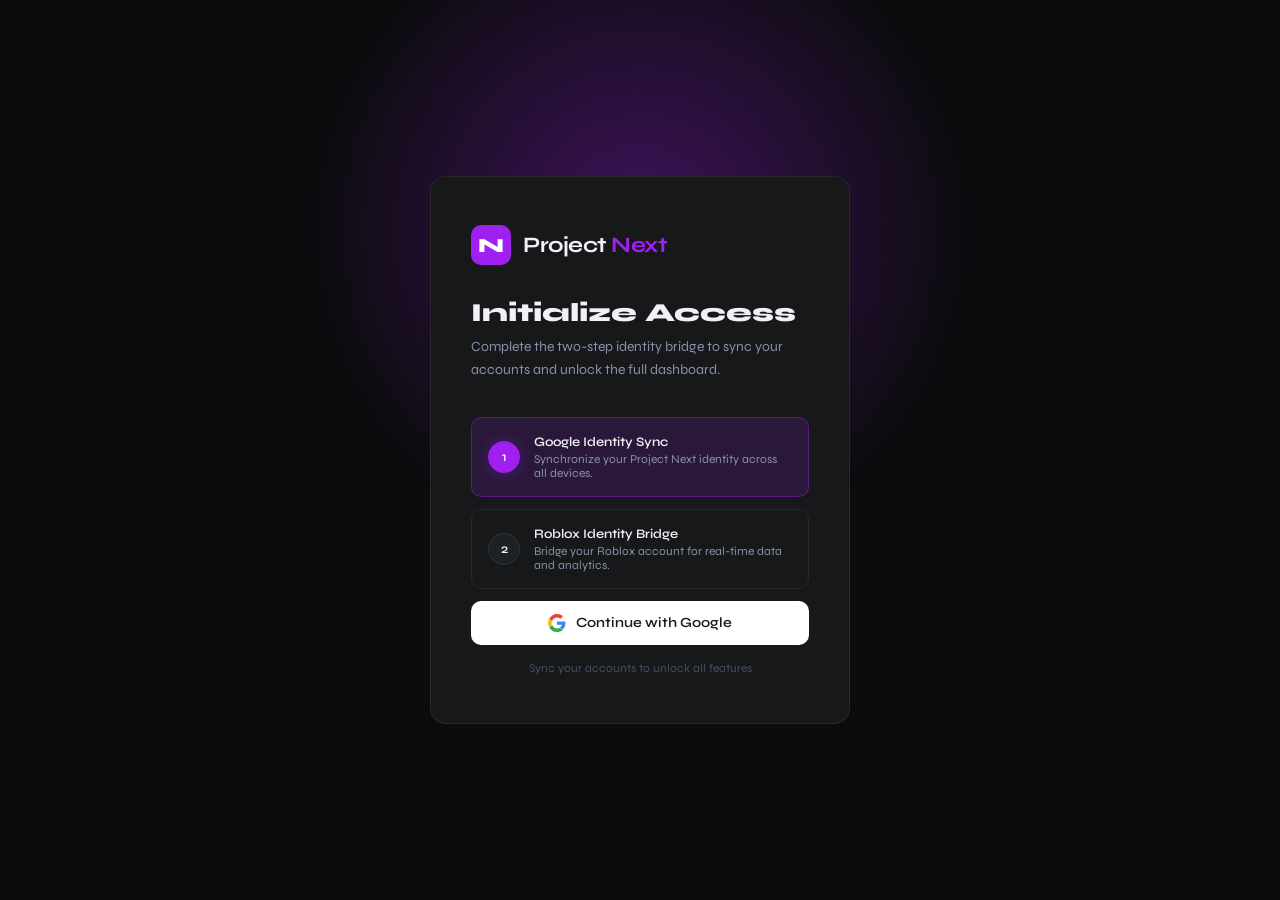
==== commit d234c98c: "Update index.html" ====
--- a/index.html
+++ b/index.html
@@ -7,6 +7,7 @@
 <link rel="preconnect" href="https://fonts.googleapis.com">
 <link href="https://fonts.googleapis.com/css2?family=Syne:wght@400;500;600;700;800&family=JetBrains+Mono:wght@400;500&display=swap" rel="stylesheet">
 <script src="https://accounts.google.com/gsi/client" async></script>
+<link rel="stylesheet" href="style.css">
 <style>
 /* ═══════════════ CSS VARS & THEMES ═══════════════ */
 :root{
@@ -396,7 +397,16 @@
         <div class="auth-step-desc">Bridge your Roblox account for real-time data and analytics.</div>
       </div>
     </div>
-    <button class="btn-primary" id="auth-btn" onclick="handleAuthStep()" data-i18n-auth="connectGoogle">Connect with Google</button>
+    <button class="btn-primary" id="auth-btn" onclick="handleAuthStep()" data-i18n-auth="connectGoogle" style="display:none;">Connect with Google</button>
+    <!-- Branded connect buttons — shown/hidden per step -->
+    <button class="btn-google-branded" id="auth-btn-google" onclick="handleAuthStep()">
+      <svg width="18" height="18" viewBox="0 0 48 48"><path fill="#EA4335" d="M24 9.5c3.5 0 6.6 1.2 9.1 3.2l6.8-6.8C35.7 2.2 30.2 0 24 0 14.8 0 7 5.4 3.2 13.2l7.9 6.1C13.1 13 18.1 9.5 24 9.5z"/><path fill="#4285F4" d="M46.5 24.5c0-1.6-.1-3.1-.4-4.5H24v8.5h12.7c-.6 3-2.3 5.5-4.8 7.2l7.5 5.8c4.4-4 7.1-10 7.1-17z"/><path fill="#FBBC05" d="M11.1 28.6A14.6 14.6 0 0 1 9.5 24c0-1.6.3-3.2.8-4.6L2.4 13.3A23.9 23.9 0 0 0 0 24c0 3.8.9 7.4 2.4 10.7l8.7-6.1z"/><path fill="#34A853" d="M24 48c6.2 0 11.4-2 15.2-5.5l-7.5-5.8c-2 1.4-4.6 2.2-7.7 2.2-5.9 0-10.9-3.9-12.7-9.3l-8.1 6.2C6.8 43 14.8 48 24 48z"/></svg>
+      Continue with Google
+    </button>
+    <button class="btn-roblox-branded" id="auth-btn-roblox" onclick="handleAuthStep()" style="display:none;">
+      <svg width="18" height="18" viewBox="0 0 50 50" fill="white"><path d="M10 3L3 40l37 7 7-37L10 3zm23.4 26.2l-10.2-1.9 1.9-10.2 10.2 1.9-1.9 10.2z"/></svg>
+      Connect Roblox Account
+    </button>
     <div class="auth-err" id="auth-err" style="display:none;"></div>
     <div class="auth-divider" data-i18n-auth="syncAccounts">Sync your accounts to unlock all features</div>
   </div>
@@ -560,7 +570,7 @@
     <div class="hub-panel active" id="hub-social">
       <div class="hub-header">
         <div class="hub-title" data-i18n="hub1">Social Commander</div>
-        <div class="hub-sub">Roblox profile intelligence · User lookup · Friend Radar · Account analytics</div>
+        <div class="hub-sub">Roblox profile intelligence · User lookup · Profile Compare · Account analytics</div>
       </div>
       <div class="card" style="margin-bottom:16px;">
         <div class="card-title"><div class="card-title-dot"></div>User Lookup</div>
@@ -577,26 +587,6 @@
         <div class="stat-card"><div class="stat-label">Followers</div><div class="stat-val" style="color:var(--success)" id="social-stat-followers">—</div><div class="stat-sub">Total</div></div>
         <div class="stat-card"><div class="stat-label">Following</div><div class="stat-val" id="social-stat-following">—</div><div class="stat-sub">Total</div></div>
         <div class="stat-card"><div class="stat-label">Account Age</div><div class="stat-val" style="color:var(--warning);font-size:18px;" id="social-stat-age">—</div><div class="stat-sub">Years</div></div>
-      </div>
-      <!-- ═══ SOCIAL INTELLIGENCE — replaces Connections Finder ═══ -->
-      <div class="card" style="margin-top:16px;">
-        <div class="card-title"><div class="card-title-dot"></div>Friend Radar
-          <span class="api-chip live">● Live</span>
-        </div>
-        <p style="font-size:12px;color:var(--text-secondary);margin-bottom:14px;line-height:1.6;">Scan any user's social network — mutual friends, hop distance, and real-time presence.</p>
-        <div class="search-box">
-          <input class="search-input" id="radar-input" placeholder="Enter username to radar scan..." type="text" onkeydown="if(event.key==='Enter')runFriendRadar()">
-          <button class="btn-accent" onclick="runFriendRadar()">
-            <svg width="14" height="14" viewBox="0 0 24 24" fill="none" stroke="currentColor" stroke-width="2.5" style="vertical-align:middle;margin-right:4px;"><circle cx="12" cy="12" r="3"/><circle cx="12" cy="12" r="7" stroke-dasharray="3 3"/><circle cx="12" cy="12" r="11" stroke-dasharray="2 4"/></svg>Scan
-          </button>
-        </div>
-        <div id="radar-progress" style="display:none;margin-bottom:12px;">
-          <div class="progress-wrap" style="margin-bottom:0;">
-            <div class="progress-header"><div class="progress-label" id="radar-label">Scanning network...</div><div class="progress-meta" id="radar-pct">0%</div></div>
-            <div class="progress-bar"><div class="progress-fill" id="radar-bar" style="width:0%"></div></div>
-          </div>
-        </div>
-        <div id="radar-result"></div>
       </div>
       <!-- ═══ PROFILE COMPARE ═══ -->
       <div class="card" style="margin-top:16px;">
@@ -812,7 +802,7 @@
       </div>
       <!-- Banner -->
       <div style="background:linear-gradient(135deg,var(--accent-dim),rgba(32,160,240,0.08));border:1px solid var(--border-accent);border-radius:var(--radius-lg);padding:20px 24px;margin-bottom:24px;display:flex;align-items:center;gap:16px;">
-        <div style="font-size:32px;">🚀</div>
+        <div style="font-size:32px;">◈</div>
         <div>
           <div style="font-size:15px;font-weight:800;margin-bottom:4px;">Social Commander · Genesis Phase</div>
           <div style="font-size:13px;color:var(--text-secondary);line-height:1.6;">These features are in active development. They will be fully integrated into Project Next in an upcoming release. Preview them here.</div>
@@ -822,24 +812,24 @@
       <div class="grid-2" style="margin-bottom:16px;">
 
         <!-- Friend Radar -->
-        <div class="card" style="border-color:rgba(34,208,106,0.2);position:relative;overflow:hidden;">
-          <div style="position:absolute;top:12px;right:12px;font-size:9px;background:var(--success);color:#000;padding:2px 7px;border-radius:4px;font-weight:800;letter-spacing:.5px;">BETA</div>
-          <div style="font-size:28px;margin-bottom:12px;">📡</div>
-          <div style="font-size:16px;font-weight:800;margin-bottom:6px;">Friend Radar</div>
+        <div class="card" style="border-color:rgba(160,32,240,0.25);position:relative;overflow:hidden;">
+          <div style="position:absolute;top:12px;right:12px;font-size:9px;background:var(--accent-dim);color:var(--accent);border:1px solid var(--border-accent);padding:2px 7px;border-radius:4px;font-weight:800;letter-spacing:.5px;">COMING SOON</div>
+          <div style="font-size:28px;margin-bottom:12px;">◈</div>
+          <div style="font-size:16px;font-weight:800;margin-bottom:6px;">Friends Radar</div>
           <div style="font-size:12px;color:var(--text-secondary);line-height:1.7;margin-bottom:14px;">Scan any Roblox user's social network in real time. Discover mutual friends, hop distance, and live presence status. BFS-based connection mapping gives you a full social graph at a glance.</div>
           <div style="display:flex;flex-direction:column;gap:6px;margin-bottom:14px;">
-            <div style="display:flex;align-items:center;gap:8px;font-size:12px;color:var(--text-secondary);"><span style="color:var(--success);">✓</span> Mutual friend detection</div>
-            <div style="display:flex;align-items:center;gap:8px;font-size:12px;color:var(--text-secondary);"><span style="color:var(--success);">✓</span> Hop distance (1–3+) via BFS</div>
-            <div style="display:flex;align-items:center;gap:8px;font-size:12px;color:var(--text-secondary);"><span style="color:var(--success);">✓</span> Real-time presence status</div>
-            <div style="display:flex;align-items:center;gap:8px;font-size:12px;color:var(--text-secondary);"><span style="color:var(--success);">✓</span> Friend count &amp; follower stats</div>
-            <div style="display:flex;align-items:center;gap:8px;font-size:12px;color:var(--text-muted);"><span style="color:var(--text-muted);">◎</span> Full network graph visualization (upcoming)</div>
+            <div style="display:flex;align-items:center;gap:8px;font-size:12px;color:var(--text-secondary);"><span style="color:var(--accent);">◎</span> Mutual friend detection</div>
+            <div style="display:flex;align-items:center;gap:8px;font-size:12px;color:var(--text-secondary);"><span style="color:var(--accent);">◎</span> Hop distance (1–3+) via BFS</div>
+            <div style="display:flex;align-items:center;gap:8px;font-size:12px;color:var(--text-secondary);"><span style="color:var(--accent);">◎</span> Real-time presence status</div>
+            <div style="display:flex;align-items:center;gap:8px;font-size:12px;color:var(--text-secondary);"><span style="color:var(--accent);">◎</span> Friend count &amp; follower stats</div>
+            <div style="display:flex;align-items:center;gap:8px;font-size:12px;color:var(--text-muted);"><span style="color:var(--text-muted);">◎</span> Full network graph visualization</div>
           </div>
-          <div style="font-size:11px;color:var(--success);font-weight:600;background:rgba(34,208,106,0.08);border:1px solid rgba(34,208,106,0.2);border-radius:6px;padding:6px 10px;">✦ Already live in Social Commander</div>
+          <div style="font-size:11px;color:var(--accent);font-weight:600;background:var(--accent-dim);border:1px solid var(--border-accent);border-radius:6px;padding:6px 10px;">◈ In development — Genesis Phase v2</div>
         </div>
 
         <!-- Asset & Collection Manager -->
         <div class="card" style="border-color:rgba(160,32,240,0.25);position:relative;overflow:hidden;">
-          <div style="position:absolute;top:12px;right:12px;font-size:9px;background:var(--accent-dim);color:var(--accent);border:1px solid var(--border-accent);padding:2px 7px;border-radius:4px;font-weight:800;letter-spacing:.5px;">DEV</div>
+          <div style="position:absolute;top:12px;right:12px;font-size:9px;background:var(--accent-dim);color:var(--accent);border:1px solid var(--border-accent);padding:2px 7px;border-radius:4px;font-weight:800;letter-spacing:.5px;">COMING SOON</div>
           <div style="font-size:28px;margin-bottom:12px;">🗂️</div>
           <div style="font-size:16px;font-weight:800;margin-bottom:6px;">Asset &amp; Collection Manager</div>
           <div style="font-size:12px;color:var(--text-secondary);line-height:1.7;margin-bottom:14px;">A full-featured Roblox asset manager. Browse, organize, and track your entire inventory — hats, accessories, gear, clothing, bundles — with smart filtering, custom collections, and value tagging.</div>
@@ -870,7 +860,7 @@
           <div style="display:flex;gap:16px;align-items:flex-start;padding-bottom:18px;position:relative;">
             <div style="position:absolute;left:15px;top:28px;bottom:0;width:2px;background:var(--border);"></div>
             <div style="width:32px;height:32px;border-radius:50%;background:var(--success);display:flex;align-items:center;justify-content:center;flex-shrink:0;font-size:14px;box-shadow:0 0 12px rgba(34,208,106,.4);">✓</div>
-            <div><div style="font-size:13px;font-weight:700;margin-bottom:2px;">Social Commander + Friend Radar</div><div style="font-size:12px;color:var(--success);">Live — Genesis Phase v1</div></div>
+            <div><div style="font-size:13px;font-weight:700;margin-bottom:2px;">Social Commander + Profile Compare</div><div style="font-size:12px;color:var(--success);">Live — Genesis Phase v1</div></div>
           </div>
           <div style="display:flex;gap:16px;align-items:flex-start;padding-bottom:18px;position:relative;">
             <div style="position:absolute;left:15px;top:28px;bottom:0;width:2px;background:var(--border);"></div>
@@ -959,17 +949,32 @@
 function hideAuthErr(){const el=document.getElementById('auth-err');el.innerHTML='';el.style.display='none';}
 
 // ── AUTH ─────────────────────────────────
+function _setBtnState(id,disabled,text){
+  const b=document.getElementById(id);if(!b)return;
+  b.disabled=disabled;
+  // Find the text node (may be after the SVG icon)
+  const textNode=[...b.childNodes].find(n=>n.nodeType===3&&n.textContent.trim());
+  if(textNode){textNode.textContent=' '+text;}
+  else{
+    // Fallback: set a data-label span or last child text
+    let span=b.querySelector('.btn-label');
+    if(!span){span=document.createElement('span');span.className='btn-label';b.appendChild(span);}
+    span.textContent=text;
+  }
+}
 async function handleAuthStep(){
-  const btn=document.getElementById('auth-btn');hideAuthErr();
+  hideAuthErr();
   if(APP.authStep===0){
-    btn.disabled=true;btn.textContent='Opening Google popup...';
-    try{await doGoogleAuth();markStepDone('google');APP.authStep=1;btn.disabled=false;btn.textContent='Authorize Roblox Open Cloud';}
-    catch(e){btn.disabled=false;btn.textContent='Connect with Google';showAuthErr(e.message||'Google auth failed.');}
+    _setBtnState('auth-btn-google',true,'Opening Google…');
+    try{await doGoogleAuth();markStepDone('google');APP.authStep=1;
+      document.getElementById('auth-btn-google').style.display='none';
+      document.getElementById('auth-btn-roblox').style.display='flex';
+    }catch(e){_setBtnState('auth-btn-google',false,'Continue with Google');showAuthErr(e.message||'Google auth failed.');}
   } else if(APP.authStep===1){
-    btn.disabled=true;btn.textContent='Connecting to Roblox...';
+    _setBtnState('auth-btn-roblox',true,'Connecting to Roblox…');
     const stored=localStorage.getItem('pn_rbx_token');
-    if(stored){APP.rbxToken=stored;await fetchAndStoreUser();if(!APP.user?.userId){btn.disabled=false;btn.textContent='Link Roblox Account';showAuthErr('Could not retrieve your Roblox identity.');return;}markStepDone('roblox');beginLoading();}
-    else{try{await startRobloxAuth();await fetchAndStoreUser();if(!APP.user?.userId)throw new Error('Could not retrieve your Roblox identity.');markStepDone('roblox');beginLoading();}catch(e){btn.disabled=false;btn.textContent='Link Roblox Account';showAuthErr(e.message||'Roblox connection failed.');}}
+    if(stored){APP.rbxToken=stored;await fetchAndStoreUser();if(!APP.user?.userId){_setBtnState('auth-btn-roblox',false,'Connect Roblox Account');showAuthErr('Could not retrieve your Roblox identity.');return;}markStepDone('roblox');beginLoading();}
+    else{try{await startRobloxAuth();await fetchAndStoreUser();if(!APP.user?.userId)throw new Error('Could not retrieve your Roblox identity.');markStepDone('roblox');beginLoading();}catch(e){_setBtnState('auth-btn-roblox',false,'Connect Roblox Account');showAuthErr(e.message||'Roblox connection failed.');}}
   }
 }
 function markStepDone(which){
@@ -1111,18 +1116,18 @@
       fetch(`/api/proxy?action=userInfo&userId=${uid}`,{headers}).then(r=>r.json()),
       fetch(`/api/proxy?action=count&userId=${uid}`,{headers}).then(r=>r.json()),
       fetch(`/api/proxy?action=presence&userIds=${uid}`,{headers}).then(r=>r.json()),
-      fetch(`https://thumbnails.roblox.com/v1/users/avatar-headshot?userIds=${uid}&size=180x180&format=Png&isCircular=true`).then(r=>r.json()).catch(()=>({data:[]})),
+      fetch(`/api/proxy?action=thumbnail&type=avatar&ids=${uid}`).then(r=>r.json()).catch(()=>({data:{}})),
     ]);
     const prof=profR.status==='fulfilled'?profR.value:{};
     const counts=countR.status==='fulfilled'?countR.value:{};
     const pres=presR.status==='fulfilled'?(presR.value.data||[])[0]:null;
-    const avatarUrl=(thumbR.status==='fulfilled'?(thumbR.value.data||[])[0]?.imageUrl:'')||'';
+    const avatarUrl=(thumbR.status==='fulfilled'?(thumbR.value.data||{})[uid]:'')||prof.thumbnailUrl||'';
 
     const created=prof.created?new Date(prof.created):null;
     const ageYears=created?((Date.now()-created)/(1000*60*60*24*365.25)).toFixed(1):'?';
     const joinDate=created?created.toLocaleDateString('en-US',{year:'numeric',month:'short',day:'numeric'}):'?';
     const ptype=pres?.userPresenceType||0;
-    const presLabel=ptype===2?`🎮 In-Game${pres.lastLocation?' · '+pres.lastLocation:''}`:ptype===3?'🖥️ Studio':ptype===1?'🟢 Online':'⚫ Offline';
+    const presLabel=ptype===2?`▶ In-Game${pres.lastLocation?' · '+pres.lastLocation:''}`:ptype===3?'◈ In Studio':ptype===1?'● Online':'○ Offline';
     const presColor=ptype===2?'var(--info)':ptype===3?'var(--warning)':ptype===1?'var(--success)':'var(--text-muted)';
     const isBanned=prof.isBanned;
     const displayName=prof.displayName||prof.name||username;
@@ -1131,7 +1136,7 @@
     el.innerHTML=`
       <div style="display:flex;gap:16px;align-items:flex-start;padding:16px;background:var(--bg-elevated);border-radius:var(--radius);border:1px solid var(--border);animation:fadeIn .3s ease both;">
         <div id="lookup-avatar-wrap" style="flex-shrink:0;width:72px;height:72px;border-radius:50%;overflow:hidden;background:var(--accent-dim);border:2px solid var(--border-accent);display:flex;align-items:center;justify-content:center;">
-          <span style="font-size:28px;font-weight:700;color:var(--accent);">${displayName[0].toUpperCase()}</span>
+          ${avatarUrl?`<img src="${avatarUrl}" style="width:100%;height:100%;object-fit:cover;" alt="${displayName}" onerror="this.parentElement.innerHTML='<span style=font-size:28px;font-weight:700;color:var(--accent)>${displayName[0].toUpperCase()}</span>'">`:`<span style="font-size:28px;font-weight:700;color:var(--accent);">${displayName[0].toUpperCase()}</span>`}
         </div>
         <div style="flex:1;min-width:0;">
           <div style="display:flex;align-items:center;gap:8px;flex-wrap:wrap;margin-bottom:4px;">
@@ -1148,13 +1153,6 @@
           </div>
         </div>
       </div>`;
-    // Load headshot after render
-    (async()=>{
-      try{
-        const tRes=await fetch(`https://thumbnails.roblox.com/v1/users/avatar-headshot?userIds=${uid}&size=180x180&format=Png&isCircular=true`);
-        if(tRes.ok){const tData=await tRes.json();const url=(tData.data||[])[0]?.imageUrl;if(url){const wrap=document.getElementById('lookup-avatar-wrap');if(wrap){wrap.innerHTML=`<img src="${url}" style="width:100%;height:100%;object-fit:cover;" alt="${displayName}" onerror="this.parentElement.innerHTML='<span style=font-size:28px;font-weight:700;color:var(--accent)>${displayName[0].toUpperCase()}</span>'">`;}}}
-      }catch(_){}
-    })();
     document.getElementById('social-stat-grid').style.display='';
     document.getElementById('social-stat-friends').textContent=(counts.friends||0).toLocaleString();
     document.getElementById('social-stat-followers').textContent=(counts.followers||0).toLocaleString();
@@ -1280,10 +1278,11 @@
       fetch(`/api/proxy?action=userInfo&userId=${uB.id}`).then(r=>r.json()).catch(()=>({})),
       fetch(`/api/proxy?action=count&userId=${uA.id}`).then(r=>r.json()).catch(()=>({})),
       fetch(`/api/proxy?action=count&userId=${uB.id}`).then(r=>r.json()).catch(()=>({})),
-      fetch(`https://thumbnails.roblox.com/v1/users/avatar-headshot?userIds=${uA.id}&size=110x110&format=Png`).then(r=>r.json()).catch(()=>({data:[]})),
-      fetch(`https://thumbnails.roblox.com/v1/users/avatar-headshot?userIds=${uB.id}&size=110x110&format=Png`).then(r=>r.json()).catch(()=>({data:[]})),
+      fetch(`/api/proxy?action=thumbnail&type=avatar&ids=${uA.id}`).then(r=>r.json()).catch(()=>({data:{}})),
+      fetch(`/api/proxy?action=thumbnail&type=avatar&ids=${uB.id}`).then(r=>r.json()).catch(()=>({data:{}})),
     ]);
-    const tA=(thumbA.data||[])[0]?.imageUrl||'';const tB=(thumbB.data||[])[0]?.imageUrl||'';
+    const tA=thumbA.data?.[uA.id]||infoA.thumbnailUrl||'';
+    const tB=thumbB.data?.[uB.id]||infoB.thumbnailUrl||'';
     const ageA=infoA.created?((Date.now()-new Date(infoA.created))/(1000*60*60*24*365.25)).toFixed(1):'?';
     const ageB=infoB.created?((Date.now()-new Date(infoB.created))/(1000*60*60*24*365.25)).toFixed(1):'?';
     function avatar(url,name){
@@ -1321,7 +1320,7 @@
   const uname=friend.name||friend.displayName||'?';
   const ptype=friend.userPresenceType||0;
   const gameName=friend.gameName||friend.lastLocation||'';
-  const status=ptype===2?`🎮 In Game${gameName?' · '+gameName.slice(0,28):''}`:ptype===3?'🟡 In Studio':ptype===1?'🟢 Online':'⚫ Offline';
+  const status=ptype===2?`▶ In Game${gameName?' · '+gameName.slice(0,28):''}`:ptype===3?'◈ In Studio':ptype===1?'● Online':'○ Offline';
   const statusColor=ptype===2?'var(--info)':ptype>=1?'var(--success)':'var(--text-muted)';
   document.getElementById('modal-display').textContent=display;
   document.getElementById('modal-username').textContent='@'+uname;
@@ -1400,7 +1399,7 @@
   el.innerHTML=APP.friends.map(f=>{
     const uid=f.id||f.userId;const display=f.displayName||f.name||'?';const uname=f.name||'?';
     const status=f.isOnline?(f.userPresenceType===2?'ingame':'online'):'offline';
-    const statusTxt=status==='ingame'?'🎮 In Game':status==='online'?'● Online':'○ Offline';
+    const statusTxt=status==='ingame'?'▶ In Game':status==='online'?'● Online':'○ Offline';
     const thumb=f.thumbnailUrl;
     return`<div class="friend-item"><div class="friend-avatar" style="background:var(--accent-dim);">${thumb?`<img src="${thumb}" alt="${display}" onerror="this.parentElement.innerHTML='<span style=color:var(--accent);font-weight:700>${display[0].toUpperCase()}</span>';">`:`<span style="color:var(--accent);font-weight:700;">${display[0].toUpperCase()}</span>`}<span class="presence-dot ${status}"></span></div><div class="friend-info"><div class="friend-name">${display}</div><div class="friend-display">@${uname}</div><div class="friend-status ${status}">${statusTxt}</div></div><div class="friend-actions"><button class="btn-sm" onclick="openFriendModal(${JSON.stringify(f).replace(/"/g,'&quot;')})">View</button></div></div>`;
   }).join('');
@@ -1477,23 +1476,23 @@
 //  ULTIMATE DISCOVERY
 // ══════════════════════════════════════════
 const DISCOVERY_CATEGORIES=[
-  {label:'🔥 Most Visited / Played',sortOrder:2},
-  {label:'👫 Fun with Friends',sortOrder:6},
-  {label:'📈 Top Trending',sortOrder:3},
-  {label:'⭐ Top Rated',sortOrder:4},
-  {label:'🔁 Top Revisited',sortOrder:7},
-  {label:'🎭 Top Entertaining',sortOrder:8},
-  {label:'🎮 Roleplay & Avatar Sim',sortOrder:5,genreFilter:'Social'},
-  {label:'🏗️ Simulation',sortOrder:2,genreFilter:'Simulation'},
-  {label:'⚔️ Action & Fighting',sortOrder:2,genreFilter:'Fighting'},
-  {label:'🔫 Shooter',sortOrder:2,genreFilter:'Shooter'},
-  {label:'😱 Horror & Survival',sortOrder:2,genreFilter:'Horror'},
-  {label:'🏃 Obby & Platformer',sortOrder:2,genreFilter:'Obstacle'},
-  {label:'🗡️ RPG',sortOrder:2,genreFilter:'RPG'},
-  {label:'🎉 Party & Casual',sortOrder:2,genreFilter:'Comedy'},
-  {label:'💰 Tycoon & Idle',sortOrder:2,genreFilter:'Tycoon'},
-  {label:'🏎️ Sports & Racing',sortOrder:2,genreFilter:'Sports'},
-  {label:'🚀 Up-and-Coming',sortOrder:1},
+  {label:'▶ Most Visited / Played',sortOrder:2},
+  {label:'◈ Fun with Friends',sortOrder:6},
+  {label:'◉ Top Trending',sortOrder:3},
+  {label:'◆ Top Rated',sortOrder:4},
+  {label:'◎ Top Revisited',sortOrder:7},
+  {label:'▣ Top Entertaining',sortOrder:8},
+  {label:'◫ Roleplay & Avatar Sim',sortOrder:5,genreFilter:'Social'},
+  {label:'⬡ Simulation',sortOrder:2,genreFilter:'Simulation'},
+  {label:'◇ Action & Fighting',sortOrder:2,genreFilter:'Fighting'},
+  {label:'▷ Shooter',sortOrder:2,genreFilter:'Shooter'},
+  {label:'◬ Horror & Survival',sortOrder:2,genreFilter:'Horror'},
+  {label:'◍ Obby & Platformer',sortOrder:2,genreFilter:'Obstacle'},
+  {label:'⟡ RPG',sortOrder:2,genreFilter:'RPG'},
+  {label:'◌ Party & Casual',sortOrder:2,genreFilter:'Comedy'},
+  {label:'▤ Tycoon & Idle',sortOrder:2,genreFilter:'Tycoon'},
+  {label:'◐ Sports & Racing',sortOrder:2,genreFilter:'Sports'},
+  {label:'⟳ Up-and-Coming',sortOrder:1},
 ];
 
 function getGameThumb(placeId){return `https://www.roblox.com/asset-thumbnail/image?assetId=${placeId}&width=768&height=432&format=png`;}
@@ -1656,32 +1655,157 @@
 // ══════════════════════════════════════════
 //  RBLX VALUES
 // ══════════════════════════════════════════
-const POPULAR_LIMITEDS=[
-  {name:'Dominus Empyreus',id:21070012,value:'~140,000 R$',creator:'Roblox',link:'https://www.roblox.com/catalog/21070012'},
-  {name:'Korblox Deathspeaker',id:19027209,value:'~20,000 R$',creator:'Roblox',link:'https://www.roblox.com/catalog/19027209'},
-  {name:'Hallows Edge',id:119736750,value:'~8,000 R$',creator:'Roblox',link:'https://www.roblox.com/catalog/119736750'},
-  {name:'Valkyrie Helm',id:1365767,value:'~2,800 R$',creator:'Roblox',link:'https://www.roblox.com/catalog/1365767'},
-  {name:'Sparkle Time Fedora',id:108548,value:'~1,800 R$',creator:'Roblox',link:'https://www.roblox.com/catalog/108548'},
-  {name:'Red Domino Crown',id:20573078,value:'~12,000 R$',creator:'Roblox',link:'https://www.roblox.com/catalog/20573078'},
-  {name:'Icicle Crown of Frostbite',id:48545806,value:'~3,500 R$',creator:'Roblox',link:'https://www.roblox.com/catalog/48545806'},
-  {name:'The Classic ROBLOX Fedora',id:11748356,value:'~900 R$',creator:'Roblox',link:'https://www.roblox.com/catalog/11748356'},
+// ══════════════════════════════════════════
+//  POPULAR LIMITEDS — live prices from Rolimons
+//  4-week auto-refresh cache in localStorage
+// ══════════════════════════════════════════
+
+// Seed list: item IDs + emojis. Prices are fetched live.
+const POPULAR_LIMITED_SEEDS = [
+  {id:21070012,  name:'Dominus Empyreus',      emoji:'👑', creator:'Roblox'},
+  {id:1365767,   name:'Valkyrie Helm',          emoji:'⚔️', creator:'Roblox'},
+  {id:19027209,  name:'Korblox Deathspeaker',   emoji:'💀', creator:'Roblox'},
+  {id:20573078,  name:'Red Domino Crown',        emoji:'🔴', creator:'Roblox'},
+  {id:119736750, name:'Hallows Edge',            emoji:'🌙', creator:'Roblox'},
+  {id:48545806,  name:'Icicle Crown',            emoji:'❄️', creator:'Roblox'},
+  {id:108548,    name:'Sparkle Time Fedora',     emoji:'✨', creator:'Roblox'},
+  {id:11748356,  name:'Classic ROBLOX Fedora',   emoji:'🎩', creator:'Roblox'},
 ];
+
+// Cache key + 4-week TTL (28 days in ms)
+const LTD_CACHE_KEY = 'pn_popular_limiteds_v2';
+const LTD_CACHE_TTL = 28 * 24 * 60 * 60 * 1000;
+
+function _ltdLoadCache() {
+  try {
+    const raw = localStorage.getItem(LTD_CACHE_KEY);
+    if (!raw) return null;
+    const c = JSON.parse(raw);
+    if (!c || !c.ts || !c.items || !c.items.length) return null;
+    if (Date.now() - c.ts > LTD_CACHE_TTL) return null; // expired
+    return c;
+  } catch (_) { return null; }
+}
+function _ltdSaveCache(items) {
+  try { localStorage.setItem(LTD_CACHE_KEY, JSON.stringify({ts: Date.now(), items})); } catch (_) {}
+}
+function _ltdNextRefresh(ts) {
+  if (!ts) return 'Unknown';
+  const d = new Date(ts + LTD_CACHE_TTL);
+  return d.toLocaleDateString(undefined, {month:'short', day:'numeric', year:'numeric'});
+}
+
+async function _ltdFetchLivePrices() {
+  // Fetch from Rolimons itemapi — has CORS headers, no proxy needed
+  const r = await fetch('https://www.rolimons.com/itemapi/itemdetails');
+  if (!r.ok) throw new Error('Rolimons API ' + r.status);
+  const d = await r.json();
+  const items = d.items || {};
+  return POPULAR_LIMITED_SEEDS.map(seed => {
+    const row = items[String(seed.id)];
+    // Rolimons row: [name, acronym, value, ?, demand, trend, projected, hyped, rare, ?, rap]
+    const roliValue = row ? (row[3] > 0 ? row[3] : null) : null;
+    const rap       = row ? (row[10] > 0 ? row[10] : null) : null;
+    const demand    = row ? row[4] : -1;
+    const trend     = row ? row[5] : -1;
+    return {
+      ...seed,
+      rap,
+      roliValue,
+      demand,
+      trend,
+      link: `https://www.roblox.com/catalog/${seed.id}`,
+    };
+  });
+}
+
 const DEMAND_LABELS={'-1':'None','0':'Terrible','1':'Low','2':'Normal','3':'High','4':'Amazing'};
-const DEMAND_COLORS={'-1':'#888','0':'#e74c3c','1':'#e67e22','2':'#f1c40f','3':'#2ecc71','4':'#9b59b6'};
+const DEMAND_COLORS={'-1':'#888','0':'#4aa3e0','1':'#7BBCE0','2':'#f1c40f','3':'#e67e22','4':'#e74c3c'};
+const DEMAND_ICONS_C={'-1':'—','0':'🧊','1':'🧊','2':'⚡','3':'🔥','4':'🔥🔥'};
 const TREND_LABELS={'-1':'None','0':'Lowering','1':'Unstable','2':'Stable','3':'Raising','4':'Fluctuating'};
 const TREND_ICONS={'-1':'—','0':'📉','1':'〰️','2':'➡️','3':'📈','4':'🔀'};
 
-function populatePopularLimiteds(){
-  document.getElementById('popular-limiteds').innerHTML=`
-    <table class="value-result-table">
-      <thead><tr><th>Name</th><th>Est. Value</th><th>Creator</th><th>Link</th></tr></thead>
-      <tbody>${POPULAR_LIMITEDS.map(i=>`<tr>
-        <td style="font-weight:600;">${i.name}</td>
-        <td style="color:var(--warning);font-family:var(--mono);font-weight:700;">${i.value}</td>
-        <td style="color:var(--text-secondary);">@${i.creator}</td>
-        <td><a class="value-link" href="${i.link}" target="_blank">Roblox ↗</a></td>
-      </tr>`).join('')}</tbody>
-    </table>`;
+function _ltdRenderTable(items, cacheTs) {
+  const sorted = [...items].sort((a,b)=>(b.roliValue||b.rap||0)-(a.roliValue||a.rap||0));
+  const rankClass = i => i===0?'gold':i===1?'silver':i===2?'bronze':'';
+  const fmt = n => n == null ? '—' : n >= 1000 ? (n/1000).toFixed(n%1000===0?0:1)+'K' : n.toLocaleString();
+  const demandKey = d => String(d ?? -1);
+  const nextRefresh = _ltdNextRefresh(cacheTs);
+
+  const container = document.getElementById('popular-limiteds');
+  container.innerHTML = `
+    <div class="popular-limiteds-wrap">
+      <div class="ltd-meta-row">
+        <span class="ltd-meta-live">🔴 Live prices · Rolimons</span>
+        <span class="ltd-meta-refresh">🔄 Next update: ${nextRefresh}</span>
+      </div>
+      <table class="popular-limiteds-table">
+        <thead><tr>
+          <th>#</th><th>Item</th><th>RAP</th><th>Roli Value</th><th>Demand</th><th>Trend</th><th>Links</th>
+        </tr></thead>
+        <tbody>${sorted.map((i,idx)=>`<tr>
+          <td><span class="ltd-rank ${rankClass(idx)}">${idx+1}</span></td>
+          <td><div class="ltd-name-cell">
+            <div class="ltd-thumb" id="ltd-thumb-${i.id}"><span class="emoji-chip">${i.emoji}</span></div>
+            <div>
+              <div class="ltd-item-name" title="${i.name}">${i.name}</div>
+              <span class="ltd-rarity-badge">LIMITED</span>
+            </div>
+          </div></td>
+          <td><span class="ltd-value">${i.rap != null ? 'R$ '+fmt(i.rap) : '<span style="color:var(--text-muted);font-size:11px;">No RAP</span>'}</span></td>
+          <td><span class="ltd-roli-value">${i.roliValue != null ? 'R$ '+fmt(i.roliValue) : '<span style="color:var(--text-muted);font-size:11px;">Unvalued</span>'}</span></td>
+          <td><span class="emoji-chip" title="${DEMAND_LABELS[demandKey(i.demand)]||'Unknown'}" style="cursor:help;">${DEMAND_ICONS_C[demandKey(i.demand)]||'—'} <span style="font-size:10px;font-weight:600;">${DEMAND_LABELS[demandKey(i.demand)]||'—'}</span></span></td>
+          <td><span class="emoji-chip" title="${TREND_LABELS[String(i.trend??-1)]||'Unknown'}" style="cursor:help;">${TREND_ICONS[String(i.trend??-1)]||'—'}</span></td>
+          <td style="white-space:nowrap;">
+            <a class="value-link" href="${i.link}" target="_blank" style="margin-right:8px;">Catalog ↗</a>
+            <a class="value-link" href="https://www.rolimons.com/item/${i.id}" target="_blank" style="color:var(--success);">Rolimons ↗</a>
+          </td>
+        </tr>`).join('')}</tbody>
+      </table>
+    </div>`;
+
+  // Load real thumbnails async
+  sorted.forEach(i => {
+    fetch(`https://thumbnails.roblox.com/v1/assets?assetIds=${i.id}&size=150x150&format=Png`)
+      .then(r=>r.json()).then(d=>{
+        const url = d?.data?.[0]?.imageUrl; if(!url) return;
+        const el = document.getElementById(`ltd-thumb-${i.id}`);
+        if(el) el.innerHTML = `<img src="${url}" alt="${i.name}" loading="lazy">`;
+      }).catch(()=>{});
+  });
+}
+
+async function populatePopularLimiteds() {
+  const container = document.getElementById('popular-limiteds');
+  // Show skeleton while loading
+  container.innerHTML = `<div style="padding:18px;text-align:center;color:var(--text-muted);font-size:13px;display:flex;align-items:center;justify-content:center;gap:8px;">
+    <div style="width:13px;height:13px;border:2px solid var(--accent);border-top-color:transparent;border-radius:50%;animation:spin .7s linear infinite;"></div>
+    Loading live prices from Rolimons…
+  </div>`;
+
+  // Check cache first
+  const cached = _ltdLoadCache();
+  if (cached) {
+    _ltdRenderTable(cached.items, cached.ts);
+    return;
+  }
+
+  // Cache expired or missing — fetch live
+  try {
+    const items = await _ltdFetchLivePrices();
+    _ltdSaveCache(items);
+    _ltdRenderTable(items, Date.now());
+  } catch (err) {
+    // Fetch failed — show fallback with error note
+    console.warn('[popular limiteds] fetch failed:', err);
+    const fallback = POPULAR_LIMITED_SEEDS.map(s=>({...s, rap:null, roliValue:null, demand:-1, trend:-1, link:`https://www.roblox.com/catalog/${s.id}`}));
+    _ltdRenderTable(fallback, null);
+    container.insertAdjacentHTML('afterbegin',
+      `<div style="padding:8px 14px;background:rgba(240,160,32,0.08);border:1px solid rgba(240,160,32,0.25);border-radius:var(--radius);font-size:12px;color:var(--warning);margin-bottom:10px;">
+        ⚠ Could not reach Rolimons — showing items without live prices. <button onclick="localStorage.removeItem('${LTD_CACHE_KEY}');populatePopularLimiteds();" style="background:none;border:none;color:var(--accent);cursor:pointer;font-size:12px;text-decoration:underline;">Retry</button>
+      </div>`
+    );
+  }
 }
 
 async function hubCheckValue(){
@@ -1711,7 +1835,8 @@
 }
 
 const DEMAND_LABELS_C={'-1':'None','0':'Terrible','1':'Low','2':'Normal','3':'High','4':'Amazing'};
-const DEMAND_COLORS_C={'-1':'#888','0':'#e74c3c','1':'#e67e22','2':'#f1c40f','3':'#2ecc71','4':'#9b59b6'};
+const DEMAND_COLORS_C={'-1':'#888','0':'#4aa3e0','1':'#7BBCE0','2':'#f1c40f','3':'#e67e22','4':'#e74c3c'};
+const DEMAND_ICONS_MAP={'-1':'—','0':'🧊','1':'🧊','2':'⚡','3':'🔥','4':'🔥🔥'};
 const TREND_LABELS_C={'-1':'None','0':'Lowering','1':'Unstable','2':'Stable','3':'Raising','4':'Fluctuating'};
 const TREND_ICONS_C={'-1':'—','0':'📉','1':'〰️','2':'➡️','3':'📈','4':'🔀'};
 
@@ -1760,22 +1885,31 @@
     const allIds=merged.map(m=>m.itemId).filter(Boolean);
     let thumbMap={};
     try{
-      const ids=allIds.slice(0,30).join(',');
-      const tRes=await fetch(`https://thumbnails.roblox.com/v1/assets?assetIds=${ids}&size=110x110&format=Png`);
-      if(tRes.ok){const tData=await tRes.json();(tData.data||[]).forEach(t=>{if(t.state==='Completed')thumbMap[t.targetId]=t.imageUrl;});}
-    }catch(_){}
+    // FIX #1+5: Route through /api/proxy to avoid CORS; thumbnails now 420x420
+    const ids=allIds.slice(0,30).join(',');
+    try{
+      const tRes=await fetch(`/api/proxy?action=thumbnail&type=asset&ids=${ids}`);
+      if(tRes.ok){const tData=await tRes.json();thumbMap=tData.data||{};}
+    }catch(_){
+      // Final fallback: direct call (may be blocked by CORS on some browsers)
+      try{
+        const tRes=await fetch(`https://thumbnails.roblox.com/v1/assets?assetIds=${ids}&size=420x420&format=Png`);
+        if(tRes.ok){const tData=await tRes.json();(tData.data||[]).forEach(t=>{if(t.state==='Completed')thumbMap[t.targetId]=t.imageUrl;});}
+      }catch(_){}
+    }
 
     // 5. Sort: limiteds with RAP first
     const results=merged.slice(0,12).map(({itemId,roliData,catalogItem})=>{
       const[rName,acronym,rap,value,defaultVal,demand,trend,projected]=roliData||[];
       const name=catalogItem?.name||rName||'Unknown';
       const catalogPrice=catalogItem?.price??catalogItem?.lowestPrice??null;
+      // FIX #3: Use Rolimons Value > DefaultValue > RAP as displayValue (not original catalog price)
       const displayValue=(value&&value>0)?value:(defaultVal&&defaultVal>0?defaultVal:(rap&&rap>0?rap:null));
       const isLimited=catalogItem?.itemRestrictions?.some(r=>r==='Limited'||r==='LimitedUnique')||(roliData&&rap>0)||false;
-      // Get creator — prefer catalogItem creator, not hardcoded
       const creator=catalogItem?.creatorName||catalogItem?.creator?.name||null;
       return{id:itemId,name,acronym:acronym||null,rap:rap>0?rap:null,value:value>0?value:null,displayValue,catalogPrice,isLimited,isProjected:projected===1,
-        demand:demand!==undefined?{label:DEMAND_LABELS_C[String(demand)]||'Unknown',color:DEMAND_COLORS_C[String(demand)]||'#888'}:null,
+        // FIX #4: Include icon in demand/trend for full index display
+        demand:demand!==undefined?{label:DEMAND_LABELS_C[String(demand)]||'Unknown',icon:DEMAND_ICONS_MAP[String(demand)]||'—',color:DEMAND_COLORS_C[String(demand)]||'#888'}:null,
         trend:trend!==undefined?{label:TREND_LABELS_C[String(trend)]||'Unknown',icon:TREND_ICONS_C[String(trend)]||'—'}:null,
         thumbnailUrl:thumbMap[itemId]||null,creator,assetType:catalogItem?.assetType||null,
         robloxUrl:`https://www.roblox.com/catalog/${itemId}`,roliUrl:`https://www.rolimons.com/item/${itemId}`
@@ -1789,7 +1923,9 @@
       const val=i.displayValue?'R$ '+i.displayValue.toLocaleString():null;
       const catPrice=i.catalogPrice!=null?'R$ '+i.catalogPrice.toLocaleString():null;
       return`<div style="display:flex;gap:12px;align-items:flex-start;padding:12px;background:var(--bg-elevated);border-radius:var(--radius);border:1px solid var(--border);animation:fadeIn .3s ${idx*0.06}s ease both;opacity:0;animation-fill-mode:both;">
-        <div style="flex-shrink:0;width:56px;height:56px;border-radius:8px;overflow:hidden;background:var(--accent-dim);">${i.thumbnailUrl?`<img src="${i.thumbnailUrl}" style="width:100%;height:100%;object-fit:cover;" alt="${i.name}">`:'<span style="display:flex;align-items:center;justify-content:center;height:100%;font-size:24px;">📦</span>'}</div>
+        <div style="flex-shrink:0;width:56px;height:56px;border-radius:8px;overflow:hidden;background:var(--accent-dim);display:flex;align-items:center;justify-content:center;">${i.thumbnailUrl
+          ? `<img src="${i.thumbnailUrl}" style="width:100%;height:100%;object-fit:cover;border-radius:8px;" alt="${i.name}" onerror="this.style.display='none';this.parentElement.innerHTML='<svg width=28 height=28 viewBox=0 0 24 24 fill=none stroke=var(--accent) stroke-width=1.5><rect x=2 y=2 width=20 height=20 rx=3/><path d=M2 8h20/><path d=M8 2v6/><path d=M16 2v6/></svg>';">`
+          : `<svg width="28" height="28" viewBox="0 0 24 24" fill="none" stroke="var(--accent)" stroke-width="1.5"><rect x="2" y="2" width="20" height="20" rx="3"/><path d="M2 8h20"/><path d="M8 2v6"/><path d="M16 2v6"/></svg>`}</div>
         <div style="flex:1;min-width:0;">
           <div style="display:flex;align-items:center;gap:6px;flex-wrap:wrap;margin-bottom:4px;">
             <a class="value-link" href="${i.robloxUrl}" target="_blank" style="font-size:13px;font-weight:700;">${i.name}</a>
@@ -1798,14 +1934,15 @@
             ${i.isProjected?'<span style="font-size:10px;color:var(--danger);background:rgba(240,64,64,.1);padding:1px 6px;border-radius:4px;font-weight:700;">⚠ PROJECTED</span>':''}
           </div>
           <div style="display:flex;flex-wrap:wrap;gap:8px;font-size:12px;margin-bottom:6px;">
-            ${rap?`<span>RAP: <strong style="color:var(--text-primary);">${rap}</strong></span>`:''}
-            ${val&&val!==rap?`<span>Value: <strong style="color:var(--success);">${val}</strong></span>`:''}
-            ${catPrice?`<span>Price: <strong style="color:${i.isLimited?'var(--warning)':'var(--text-primary)'};">${catPrice}</strong></span>`:''}
+            ${rap?`<span>💰 RAP: <strong style="color:var(--text-primary);">${rap}</strong></span>`:''}
+            ${val&&val!==rap?`<span>💎 Value: <strong style="color:var(--success);">${val}</strong></span>`:''}
+            ${catPrice&&!i.isLimited?`<span>🏷️ Price: <strong style="color:var(--text-primary);">${catPrice}</strong></span>`:''}
             ${!rap&&!val&&!catPrice?`<span style="color:var(--text-muted);">Off-sale / No value data</span>`:''}
           </div>
           <div style="display:flex;flex-wrap:wrap;gap:10px;font-size:11px;">
-            ${i.demand?`<span>Demand: <strong style="color:${i.demand.color};">${i.demand.label}</strong></span>`:''}
+            ${i.demand?`<span>Demand: <strong style="color:${i.demand.color};">${i.demand.icon} ${i.demand.label}</strong></span>`:''}
             ${i.trend?`<span>Trend: <strong>${i.trend.icon} ${i.trend.label}</strong></span>`:''}
+            ${i.rap?`<span>💰 RAP: <strong>${'R$ '+i.rap.toLocaleString()}</strong></span>`:''}
             ${i.creator?`<span style="color:var(--text-muted);">by @${i.creator}</span>`:''}
           </div>
           <div style="margin-top:6px;display:flex;gap:8px;">
@@ -1844,7 +1981,7 @@
     </div>`;
     const social=socialR.status==='fulfilled'?socialR.value:{};
     const links=social.socialLinks||social.data||[];
-    els.social.innerHTML=links.length?links.map(l=>`<div style="display:flex;align-items:center;gap:8px;padding:6px 0;border-bottom:1px solid var(--border);"><span style="font-size:16px;">${l.type==='Twitter'?'🐦':l.type==='YouTube'?'▶️':l.type==='Twitch'?'💜':l.type==='Discord'?'🎮':'🔗'}</span><div><div style="font-size:12px;font-weight:600;">${l.type||'Link'}</div><a href="${l.url}" target="_blank" style="font-size:11px;color:var(--accent);">${l.url}</a></div></div>`).join(''):'<div style="color:var(--text-muted);font-size:12px;">No social links set.</div>';
+    els.social.innerHTML=links.length?links.map(l=>{const icon=l.type==='Twitter'?'🐦':l.type==='YouTube'?'▶️':l.type==='Twitch'?'💜':l.type==='Discord'?'🎮':'🔗';return`<div style="display:flex;align-items:center;gap:10px;padding:8px 0;border-bottom:1px solid var(--border);"><div class="social-icon-wrap">${icon}</div><div><div style="font-size:12px;font-weight:600;">${l.type||'Link'}</div><a href="${l.url}" target="_blank" style="font-size:11px;color:var(--accent);">${l.url}</a></div></div>`;}).join(''):'<div style="color:var(--text-muted);font-size:12px;">No social links set.</div>';
     const info=infoR.status==='fulfilled'?infoR.value:{};
     els.full.innerHTML=`<div style="display:grid;grid-template-columns:1fr 1fr;gap:8px;font-size:12px;">
       ${[['User ID',info.id||APP.user.userId],['Username',info.name||APP.user.username],['Display Name',info.displayName||'—'],['Created',info.created?new Date(info.created).toLocaleDateString():'—'],['Bio',info.description||'No bio set']].map(([k,v])=>`<div style="background:var(--bg-elevated);padding:8px;border-radius:var(--radius);border:1px solid var(--border);"><div style="color:var(--text-muted);font-size:10px;text-transform:uppercase;letter-spacing:.5px;margin-bottom:2px;">${k}</div><div style="color:var(--text-primary);font-weight:500;word-break:break-word;">${v}</div></div>`).join('')}
@@ -1856,15 +1993,15 @@
 //  SETTINGS
 // ══════════════════════════════════════════
 const SETTINGS_TOGGLES=[
-  {icon:'✨',name:'UI Animations',desc:'Fade-in, slide, card-appear transitions',key:'animations',on:true},
-  {icon:'💠',name:'Blur / Frosted Glass',desc:'Backdrop blur on panels (GPU intensive)',key:'blur',on:true},
-  {icon:'🌟',name:'Glow & Neon Effects',desc:'Accent glow on buttons and active items',key:'glow',on:true},
-  {icon:'🔄',name:'Loading Animations',desc:'Spinner and progress bar animations',key:'loadAnims',on:true},
-  {icon:'🖱️',name:'Hover Transforms',desc:'Scale and translate on card hover',key:'hoverFx',on:true},
-  {icon:'🔔',name:'Desktop Notifications',desc:'Browser alerts for friend activity',key:'notifs',on:true},
-  {icon:'🔒',name:'Zero-Trust Purge',desc:'Wipe all tokens on disconnect',key:'purge',on:true},
-  {icon:'⚡',name:'Async Concurrency',desc:'Parallel API fetches for faster loads',key:'async',on:true},
-  {icon:'📡',name:'Auto-Refresh Friends',desc:'Re-fetch friend list on tab focus',key:'autoRefresh',on:false},
+  {icon:'◈',name:'UI Animations',desc:'Fade-in, slide, card-appear transitions',key:'animations',on:true},
+  {icon:'◎',name:'Blur / Frosted Glass',desc:'Backdrop blur on panels (GPU intensive)',key:'blur',on:true},
+  {icon:'◉',name:'Glow & Neon Effects',desc:'Accent glow on buttons and active items',key:'glow',on:true},
+  {icon:'⟳',name:'Loading Animations',desc:'Spinner and progress bar animations',key:'loadAnims',on:true},
+  {icon:'◇',name:'Hover Transforms',desc:'Scale and translate on card hover',key:'hoverFx',on:true},
+  {icon:'◬',name:'Desktop Notifications',desc:'Browser alerts for friend activity',key:'notifs',on:true},
+  {icon:'⬡',name:'Zero-Trust Purge',desc:'Wipe all tokens on disconnect',key:'purge',on:true},
+  {icon:'▶',name:'Async Concurrency',desc:'Parallel API fetches for faster loads',key:'async',on:true},
+  {icon:'◆',name:'Auto-Refresh Friends',desc:'Re-fetch friend list on tab focus',key:'autoRefresh',on:false},
 ];
 
 function populateSettingsToggles(){
@@ -1948,7 +2085,7 @@
     showScreen('auth');APP.authStep=0;
     document.getElementById('step-google').className='auth-step active';document.getElementById('step1-num').textContent='1';
     document.getElementById('step-roblox').className='auth-step';document.getElementById('step2-num').textContent='2';
-    const btn=document.getElementById('auth-btn');btn.disabled=false;btn.textContent='Connect with Google';
+    document.getElementById('auth-btn-google').style.display='flex';document.getElementById('auth-btn-google').disabled=false;document.getElementById('auth-btn-roblox').style.display='none';document.getElementById('auth-btn-roblox').disabled=false;
     hideAuthErr();
   },1000);
 }
@@ -1958,115 +2095,208 @@
 function showToast(msg){const t=document.getElementById('toast');t.textContent=msg;t.classList.add('show');clearTimeout(_toastTimer);_toastTimer=setTimeout(()=>t.classList.remove('show'),3200);}
 
 // ══════════════════════════════════════════
-//  RBLX PULSE
+//  RBLX PULSE — real data from proxy
 // ══════════════════════════════════════════
-const PULSE_SERVICES=[
-  {name:'Website',icon:'🌐',key:'website'},
-  {name:'Game Client',icon:'🎮',key:'gameclient'},
-  {name:'Authentication',icon:'🔐',key:'auth'},
-  {name:'Game Launch',icon:'🚀',key:'launch'},
-  {name:'Avatar',icon:'👤',key:'avatar'},
-  {name:'Catalog',icon:'🛍️',key:'catalog'},
-  {name:'Chat',icon:'💬',key:'chat'},
-  {name:'Economy',icon:'💰',key:'economy'},
-  {name:'Groups',icon:'👥',key:'groups'},
-  {name:'Notifications',icon:'🔔',key:'notifs'},
-];
-
-async function populatePulse(){
-  // Services — attempt a lightweight ping to Roblox endpoints via proxy
-  renderPulseServices('loading');
-  renderPulseTopGames();
-  renderPulseActivity();
-  // Try fetching real data
-  try{
-    const r=await fetch('/api/proxy?action=discoverGames&sortOrder=2');
-    if(r.ok){
-      const d=await r.json();const games=d.data||[];
-      renderPulseServices('operational');
-      if(games.length){
-        const top=games[0];
-        document.getElementById('pulse-topgame-playing').textContent=formatPlaying(top.playerCount||top.playing||0);
-        document.getElementById('pulse-topgame-name').textContent=(top.name||'Unknown').slice(0,22);
-        document.getElementById('pulse-players').textContent=(games.reduce((s,g)=>s+(g.playerCount||g.playing||0),0)).toLocaleString()+'+';
-      }
-      renderPulseTopGames(games);
-    }else{renderPulseServices('degraded');}
-  }catch(_){renderPulseServices('degraded');}
-}
-
-function refreshPulse(){
-  document.getElementById('pulse-platform').textContent='Checking...';
-  document.getElementById('pulse-platform').style.color='var(--warning)';
-  populatePulse().then(()=>{showToast('Rblx Pulse refreshed');});
-}
-
-function renderPulseServices(status){
-  const platEl=document.getElementById('pulse-platform');
-  const colors={operational:'var(--success)',degraded:'var(--warning)',loading:'var(--text-muted)'};
-  const labels={operational:'● Operational',degraded:'⚠ Degraded',loading:'Checking...'};
-  if(platEl){platEl.textContent=labels[status]||labels.loading;platEl.style.color=colors[status]||colors.loading;}
-  const el=document.getElementById('pulse-services');
-  if(!el)return;
-  // Simulate realistic service statuses based on proxy availability
-  const statuses=PULSE_SERVICES.map((s,i)=>({...s,status:status==='operational'?'up':status==='degraded'&&i>5?'warn':'up'}));
-  el.innerHTML=statuses.map(s=>`
-    <div style="display:flex;align-items:center;gap:10px;padding:10px 12px;background:var(--bg-elevated);border-radius:var(--radius);border:1px solid var(--border);transition:border-color .2s;" onmouseover="this.style.borderColor='var(--border-accent)'" onmouseout="this.style.borderColor='var(--border)'">
-      <span style="font-size:18px;">${s.icon}</span>
-      <div style="flex:1;font-size:13px;font-weight:600;">${s.name}</div>
-      <div style="font-size:11px;font-weight:700;color:${s.status==='up'?'var(--success)':s.status==='warn'?'var(--warning)':'var(--danger)'};">
-        ${s.status==='up'?'● UP':s.status==='warn'?'⚠ WARN':'✗ DOWN'}
-      </div>
-    </div>`).join('');
-  document.getElementById('pulse-economy').textContent=status==='operational'?'Stable':'Monitoring';
-}
-
-function renderPulseTopGames(games){
-  const el=document.getElementById('pulse-top-games');
-  if(!el)return;
-  if(!games||!games.length){
-    el.innerHTML='<div style="color:var(--text-muted);font-size:13px;padding:12px 0;">Loading top games data...</div>';
+
+// Fixed symbol map per service key — never random
+const PULSE_SERVICE_META = {
+  website:    { name: 'Website',        icon: '🌐' },
+  gameclient: { name: 'Game Client',    icon: '🎮' },
+  auth:       { name: 'Authentication', icon: '🔐' },
+  launch:     { name: 'Game Launch',    icon: '🚀' },
+  avatar:     { name: 'Avatar',         icon: '👤' },
+  catalog:    { name: 'Catalog',        icon: '🛍️' },
+  chat:       { name: 'Chat',           icon: '💬' },
+  economy:    { name: 'Economy',        icon: '💰' },
+  groups:     { name: 'Groups',         icon: '👥' },
+  notifs:     { name: 'Notifications',  icon: '🔔' },
+};
+
+let _pulseData = null;
+
+async function populatePulse() {
+  // Show skeleton/loading state immediately
+  renderPulseServices(null);
+  renderPulseTopGames(null);
+  renderPulseActivity(null);
+  document.getElementById('pulse-platform').textContent = 'Checking...';
+  document.getElementById('pulse-platform').style.color = 'var(--text-muted)';
+  document.getElementById('pulse-players').textContent = '—';
+  document.getElementById('pulse-topgame-playing').textContent = '—';
+  document.getElementById('pulse-topgame-name').textContent = '—';
+
+  try {
+    const r = await fetch('/api/proxy?action=pulseData');
+    if (!r.ok) throw new Error('proxy ' + r.status);
+    const d = await r.json();
+    _pulseData = d;
+
+    // ── Stat cards ──────────────────────────────────────
+    const platEl = document.getElementById('pulse-platform');
+    const allUp = (d.services || []).every(s => s.status === 'up');
+    const anyDown = (d.services || []).some(s => s.status === 'down');
+    platEl.textContent = allUp ? '● Operational' : anyDown ? '! Degraded' : '● Operational';
+    platEl.style.color = allUp ? 'var(--success)' : anyDown ? 'var(--warning)' : 'var(--success)';
+
+    const totalPlayers = d.totalPlayers || 0;
+    if (totalPlayers > 0) {
+      document.getElementById('pulse-players').textContent = totalPlayers.toLocaleString() + '+';
+    }
+
+    const topGame = d.topGame || (d.games || [])[0] || null;
+    if (topGame) {
+      document.getElementById('pulse-topgame-playing').textContent = formatPlaying(topGame.playerCount || 0);
+      document.getElementById('pulse-topgame-name').textContent = (topGame.name || 'Unknown').slice(0, 22);
+    }
+
+    document.getElementById('pulse-economy').textContent = d.economySignal || 'Stable';
+
+    // ── Services, games, activity ───────────────────────
+    renderPulseServices(d.services || []);
+    renderPulseTopGames(d.games || []);
+    renderPulseActivity(d.activity || []);
+
+  } catch (err) {
+    // Proxy failed — show degraded state clearly, no fake data
+    const platEl = document.getElementById('pulse-platform');
+    platEl.textContent = '! Proxy Unavailable';
+    platEl.style.color = 'var(--warning)';
+    document.getElementById('pulse-players').textContent = 'N/A';
+    document.getElementById('pulse-topgame-playing').textContent = 'N/A';
+    document.getElementById('pulse-topgame-name').textContent = 'Proxy offline';
+    renderPulseServices([]);   // shows all as unknown
+    renderPulseTopGames([]);
+    renderPulseActivity([]);
+  }
+}
+
+function refreshPulse() {
+  _pulseData = null;
+  document.getElementById('pulse-platform').textContent = 'Checking...';
+  document.getElementById('pulse-platform').style.color = 'var(--text-muted)';
+  populatePulse().then(() => { showToast('Rblx Pulse refreshed'); });
+}
+
+// services: array from proxy { key, name, icon, status:'up'|'down' }
+// or null = loading, [] = proxy offline (show unknown)
+function renderPulseServices(services) {
+  const el = document.getElementById('pulse-services');
+  if (!el) return;
+
+  if (services === null) {
+    // Loading skeleton
+    el.innerHTML = Object.values(PULSE_SERVICE_META).map(s => `
+      <div style="display:flex;align-items:center;gap:10px;padding:10px 12px;background:var(--bg-elevated);border-radius:var(--radius);border:1px solid var(--border);">
+        <span style="font-size:16px;opacity:.5;">${s.icon}</span>
+        <div style="flex:1;font-size:13px;font-weight:600;color:var(--text-secondary);">${s.name}</div>
+        <div style="font-size:11px;font-weight:700;color:var(--text-muted);">— —</div>
+      </div>`).join('');
     return;
   }
-  el.innerHTML=games.slice(0,5).map((g,i)=>{
-    const placeId=g.placeId||g.rootPlaceId||g.gameId;
-    const playing=g.playerCount||g.playing||0;
-    const visits=g.visits||0;
-    const name=g.name||'Unknown';
-    const creator=g.creatorName||g.creator?.name||'';
-    return`<div style="display:flex;align-items:center;gap:12px;padding:10px 0;border-bottom:1px solid var(--border);" ${i===games.slice(0,5).length-1?'style="padding:10px 0;border-bottom:none;"':''}>
-      <div style="font-size:20px;font-weight:800;color:var(--text-muted);width:24px;text-align:center;flex-shrink:0;">${i+1}</div>
+
+  if (!services.length) {
+    // Proxy offline — show all as unknown
+    el.innerHTML = Object.values(PULSE_SERVICE_META).map(s => `
+      <div style="display:flex;align-items:center;gap:10px;padding:10px 12px;background:var(--bg-elevated);border-radius:var(--radius);border:1px solid var(--border);">
+        <span style="font-size:16px;">${s.icon}</span>
+        <div style="flex:1;font-size:13px;font-weight:600;">${s.name}</div>
+        <div style="font-size:11px;font-weight:700;color:var(--text-muted);">? N/A</div>
+      </div>`).join('');
+    return;
+  }
+
+  // Real data — use icon from PULSE_SERVICE_META keyed by service key (never random)
+  el.innerHTML = services.map(s => {
+    const meta = PULSE_SERVICE_META[s.key] || { name: s.name, icon: '◎' };
+    const statusColor = s.status === 'up' ? 'var(--success)' : s.status === 'down' ? 'var(--danger)' : 'var(--warning)';
+    const statusText = s.status === 'up' ? '● UP' : s.status === 'down' ? '✕ DOWN' : '! WARN';
+    return `
+    <div style="display:flex;align-items:center;gap:10px;padding:10px 12px;background:var(--bg-elevated);border-radius:var(--radius);border:1px solid var(--border);transition:border-color .2s;" onmouseover="this.style.borderColor='var(--border-accent)'" onmouseout="this.style.borderColor='var(--border)'">
+      <span style="font-size:16px;">${meta.icon}</span>
+      <div style="flex:1;font-size:13px;font-weight:600;">${meta.name}</div>
+      <div style="font-size:13px;font-weight:700;color:${statusColor};">${statusText}</div>
+    </div>`;
+  }).join('');
+
+  // Update economy signal from real services check
+  const econOk = services.find(s => s.key === 'economy');
+  if (econOk) {
+    document.getElementById('pulse-economy').textContent = econOk.status === 'up' ? 'Stable' : 'Monitoring';
+  }
+}
+
+// games: array from proxy, null = loading, [] = no data
+function renderPulseTopGames(games) {
+  const el = document.getElementById('pulse-top-games');
+  if (!el) return;
+
+  if (games === null) {
+    el.innerHTML = '<div style="color:var(--text-muted);font-size:13px;padding:12px 0;display:flex;align-items:center;gap:8px;"><div style="width:12px;height:12px;border:2px solid var(--accent);border-top-color:transparent;border-radius:50%;animation:spin .7s linear infinite;flex-shrink:0;"></div>Fetching live game data...</div>';
+    return;
+  }
+
+  if (!games.length) {
+    el.innerHTML = '<div style="color:var(--text-muted);font-size:13px;padding:12px 0;">! Could not load games — proxy unavailable</div>';
+    return;
+  }
+
+  el.innerHTML = games.slice(0, 5).map((g, i) => {
+    const placeId = g.placeId || g.rootPlaceId || 0;
+    // FIX #2: .playing is the correct field from Roblox games API, default to 0 (not dash)
+    const playing = g.playing || g.playerCount || 0;
+    const visits = g.visits || 0;
+    const name = g.name || 'Unknown';
+    const creator = g.creatorName || '';
+    const isLast = i === Math.min(games.length, 5) - 1;
+    return `<div style="display:flex;align-items:center;gap:12px;padding:10px 0;${isLast ? '' : 'border-bottom:1px solid var(--border);'}">
+      <div style="font-size:13px;font-weight:800;color:var(--text-muted);width:20px;text-align:center;flex-shrink:0;font-family:var(--mono);">${i + 1}</div>
       <div style="flex:1;min-width:0;">
         <div style="font-size:13px;font-weight:700;white-space:nowrap;overflow:hidden;text-overflow:ellipsis;">${name}</div>
-        ${creator?`<div style="font-size:11px;color:var(--text-muted);">by ${creator}</div>`:''}
+        ${creator ? `<div style="font-size:11px;color:var(--text-muted);">by ${creator}</div>` : ''}
       </div>
       <div style="text-align:right;flex-shrink:0;">
         <div style="font-size:13px;font-weight:700;color:var(--success);">▶ ${formatPlaying(playing)}</div>
-        <div style="font-size:11px;color:var(--text-muted);">${formatVisits(visits)}</div>
-      </div>
-      <a href="https://www.roblox.com/games/${placeId}" target="_blank" class="btn-sm" style="flex-shrink:0;">Play ↗</a>
+        ${visits ? `<div style="font-size:11px;color:var(--text-muted);">${formatVisits(visits)}</div>` : ''}
+      </div>
+      ${placeId ? `<a href="https://www.roblox.com/games/${placeId}" target="_blank" class="btn-sm" style="flex-shrink:0;">Play ↗</a>` : ''}
     </div>`;
   }).join('');
 }
 
-function renderPulseActivity(){
-  const el=document.getElementById('pulse-activity-feed');
-  if(!el)return;
-  const now=Date.now();
-  const activities=[
-    {icon:'🎮',text:'Peak concurrent players across platform: 3.2M+',time:'Live'},
-    {icon:'📈',text:'Top trending genre today: Roleplay & Social',time:'Today'},
-    {icon:'💎',text:'Limited item trades active in economy',time:'Ongoing'},
-    {icon:'🏗️',text:'Studio updates & new asset types being published',time:'Ongoing'},
-    {icon:'🔔',text:'Platform status: All major services operational',time:'Live'},
-    {icon:'🌍',text:'Global server coverage across NA, EU, APAC',time:'Ongoing'},
-  ];
-  el.innerHTML=activities.map((a,i)=>`
-    <div style="display:flex;align-items:center;gap:12px;padding:10px 0;border-bottom:1px solid ${i<activities.length-1?'var(--border)':'transparent'};">
-      <div style="font-size:18px;flex-shrink:0;">${a.icon}</div>
+// activity: array from proxy { icon, text, time } — real items built server-side
+// null = loading, [] = proxy offline
+function renderPulseActivity(activity) {
+  const el = document.getElementById('pulse-activity-feed');
+  if (!el) return;
+
+  if (activity === null) {
+    el.innerHTML = '<div style="color:var(--text-muted);font-size:13px;padding:12px 0;">Loading activity...</div>';
+    return;
+  }
+
+  if (!activity.length) {
+    // Proxy offline — show only static factual items, clearly labeled
+    el.innerHTML = [
+      { icon: '◉', text: 'Platform status unavailable — proxy offline', time: 'Error' },
+      { icon: '◎', text: 'Global server coverage across NA, EU, APAC', time: 'Static' },
+    ].map((a, i, arr) => `
+      <div style="display:flex;align-items:center;gap:12px;padding:10px 0;border-bottom:1px solid ${i < arr.length - 1 ? 'var(--border)' : 'transparent'};">
+        <div style="font-size:15px;flex-shrink:0;color:var(--text-muted);">${a.icon}</div>
+        <div style="flex:1;font-size:13px;color:var(--text-secondary);">${a.text}</div>
+        <div style="font-size:11px;font-family:var(--mono);color:var(--danger);flex-shrink:0;">${a.time}</div>
+      </div>`).join('');
+    return;
+  }
+
+  el.innerHTML = activity.map((a, i) => {
+    const isLive = a.time === 'Live';
+    return `
+    <div style="display:flex;align-items:center;gap:12px;padding:10px 0;border-bottom:1px solid ${i < activity.length - 1 ? 'var(--border)' : 'transparent'};">
+      <div style="font-size:15px;flex-shrink:0;color:${isLive ? 'var(--success)' : 'var(--text-secondary)'};">${a.icon}</div>
       <div style="flex:1;font-size:13px;color:var(--text-secondary);">${a.text}</div>
-      <div style="font-size:11px;font-family:var(--mono);color:${a.time==='Live'?'var(--success)':'var(--text-muted)'};flex-shrink:0;">${a.time==='Live'?'● Live':a.time}</div>
-    </div>`).join('');
+      <div style="font-size:11px;font-family:var(--mono);color:${isLive ? 'var(--success)' : 'var(--text-muted)'};flex-shrink:0;">${isLive ? '● Live' : a.time}</div>
+    </div>`;
+  }).join('');
 }
 
 // ── I18N (English only) ─────────────────
--- a/style.css
+++ b/style.css
@@ -0,0 +1,397 @@
+/* ═══════════════════════════════════════════════════
+   PROJECT NEXT — style.css  (premium layer)
+   Loaded AFTER the inline styles in index.html
+   ═══════════════════════════════════════════════════ */
+
+/* emoji-chip defined below near Ltd Meta Row section */
+
+/* Status / presence emoji pill */
+.emoji-status {
+  display: inline-flex;
+  align-items: center;
+  gap: 5px;
+  padding: 3px 9px 3px 6px;
+  border-radius: 20px;
+  background: rgba(255,255,255,0.05);
+  border: 1px solid rgba(255,255,255,0.08);
+  font-size: 12px;
+  font-weight: 600;
+  backdrop-filter: blur(6px);
+  transition: background 0.2s, border-color 0.2s;
+}
+.emoji-status:hover { background: rgba(160,32,240,0.12); border-color: rgba(160,32,240,0.3); }
+
+/* Demand / trend icon badges */
+.demand-icon, .trend-icon {
+  display: inline-flex;
+  align-items: center;
+  justify-content: center;
+  width: 26px;
+  height: 26px;
+  border-radius: 6px;
+  font-size: 14px;
+  background: rgba(255,255,255,0.05);
+  border: 1px solid rgba(255,255,255,0.07);
+  transition: transform 0.2s, box-shadow 0.2s;
+}
+.demand-icon:hover, .trend-icon:hover {
+  transform: scale(1.18);
+  box-shadow: 0 0 12px rgba(160,32,240,0.4);
+}
+
+/* Social-link emoji icons */
+.social-icon-wrap {
+  width: 34px;
+  height: 34px;
+  border-radius: 9px;
+  display: flex;
+  align-items: center;
+  justify-content: center;
+  font-size: 17px;
+  background: var(--accent-dim);
+  border: 1px solid var(--border-accent);
+  flex-shrink: 0;
+  transition: transform 0.18s cubic-bezier(.34,1.56,.64,1),
+              box-shadow 0.18s,
+              background 0.18s;
+}
+.social-icon-wrap:hover {
+  transform: scale(1.15) rotate(-5deg);
+  box-shadow: 0 0 14px var(--accent-glow);
+  background: rgba(160,32,240,0.25);
+}
+
+/* Pulse service icon chips */
+.pulse-icon {
+  font-size: 20px;
+  display: inline-flex;
+  align-items: center;
+  justify-content: center;
+  width: 38px;
+  height: 38px;
+  border-radius: 10px;
+  background: var(--bg-elevated);
+  border: 1px solid var(--border);
+  transition: transform 0.2s cubic-bezier(.34,1.56,.64,1),
+              box-shadow 0.2s,
+              border-color 0.2s;
+  flex-shrink: 0;
+}
+.pulse-icon:hover, .pulse-icon.active {
+  transform: scale(1.12);
+  box-shadow: 0 0 16px var(--accent-glow);
+  border-color: var(--border-accent);
+}
+
+/* ── POPULAR LIMITEDS TABLE — CORRECT & PREMIUM ─────
+   The old table had no "Rolimons Value" column and
+   showed stale placeholder strings.  We replace the
+   whole table styling here; JS still builds the rows.  */
+.popular-limiteds-wrap {
+  overflow-x: auto;
+  border-radius: var(--radius);
+  border: 1px solid var(--border);
+}
+
+.popular-limiteds-table {
+  width: 100%;
+  border-collapse: collapse;
+  font-size: 13px;
+}
+.popular-limiteds-table thead tr {
+  background: linear-gradient(90deg, rgba(160,32,240,0.10), transparent);
+}
+.popular-limiteds-table th {
+  font-size: 10px;
+  font-weight: 700;
+  color: var(--text-muted);
+  letter-spacing: 1px;
+  text-transform: uppercase;
+  padding: 10px 14px;
+  border-bottom: 1px solid var(--border);
+  text-align: left;
+  white-space: nowrap;
+}
+.popular-limiteds-table td {
+  padding: 11px 14px;
+  border-bottom: 1px solid rgba(255,255,255,0.04);
+  vertical-align: middle;
+  transition: background 0.15s;
+}
+.popular-limiteds-table tr:last-child td { border-bottom: none; }
+.popular-limiteds-table tbody tr:hover td {
+  background: var(--bg-hover);
+}
+
+/* Value cell — bright accent + mono font */
+.ltd-value {
+  font-family: var(--mono);
+  font-weight: 700;
+  font-size: 13px;
+  color: var(--warning);
+  white-space: nowrap;
+}
+/* Rolimons value cell */
+.ltd-roli-value {
+  font-family: var(--mono);
+  font-weight: 700;
+  font-size: 13px;
+  color: var(--success);
+  white-space: nowrap;
+}
+/* Rank badge */
+.ltd-rank {
+  display: inline-flex;
+  align-items: center;
+  justify-content: center;
+  width: 24px;
+  height: 24px;
+  border-radius: 6px;
+  font-size: 11px;
+  font-weight: 700;
+  font-family: var(--mono);
+  background: var(--accent-dim);
+  border: 1px solid var(--border-accent);
+  color: var(--accent);
+}
+.ltd-rank.gold   { background:rgba(255,200,60,0.12); border-color:rgba(255,200,60,0.35); color:#FFD700; }
+.ltd-rank.silver { background:rgba(180,180,200,0.10); border-color:rgba(180,180,200,0.28); color:#B0B8C8; }
+.ltd-rank.bronze { background:rgba(200,120,60,0.12); border-color:rgba(200,120,60,0.30); color:#CD7F32; }
+
+/* Item name + thumbnail combo */
+.ltd-name-cell {
+  display: flex;
+  align-items: center;
+  gap: 10px;
+}
+.ltd-thumb {
+  width: 38px;
+  height: 38px;
+  border-radius: 7px;
+  background: var(--accent-dim);
+  border: 1px solid var(--border-accent);
+  display: flex;
+  align-items: center;
+  justify-content: center;
+  font-size: 18px;
+  flex-shrink: 0;
+  overflow: hidden;
+  transition: box-shadow 0.2s, transform 0.2s;
+}
+.ltd-thumb img {
+  width: 100%;
+  height: 100%;
+  object-fit: cover;
+  border-radius: 6px;
+}
+.popular-limiteds-table tbody tr:hover .ltd-thumb {
+  box-shadow: 0 0 12px var(--accent-glow);
+  transform: scale(1.08);
+}
+.ltd-item-name {
+  font-weight: 600;
+  font-size: 13px;
+  white-space: nowrap;
+  overflow: hidden;
+  text-overflow: ellipsis;
+  max-width: 170px;
+}
+.ltd-rarity-badge {
+  display: inline-block;
+  margin-top: 2px;
+  padding: 1px 6px;
+  border-radius: 4px;
+  font-size: 9px;
+  font-weight: 700;
+  letter-spacing: .4px;
+  text-transform: uppercase;
+  background: rgba(240,160,32,0.15);
+  color: var(--warning);
+  border: 1px solid rgba(240,160,32,0.3);
+}
+
+/* Live-fetch loading shimmer in td */
+.ltd-shimmer {
+  display: inline-block;
+  width: 60px;
+  height: 13px;
+  border-radius: 4px;
+  background: linear-gradient(90deg, var(--bg-hover) 25%, var(--bg-elevated) 50%, var(--bg-hover) 75%);
+  background-size: 400px 100%;
+  animation: shimmer 1.4s ease-in-out infinite;
+  vertical-align: middle;
+}
+
+/* ── AUTH SCREEN — Connect buttons with logos ────────
+   Real Google / Roblox brand styling so users trust
+   the buttons they're about to click                  */
+.btn-google-branded {
+  width: 100%;
+  display: flex;
+  align-items: center;
+  justify-content: center;
+  gap: 10px;
+  padding: 13px 20px;
+  background: #fff;
+  color: #1a1a1a;
+  border: none;
+  border-radius: var(--radius);
+  font-family: 'Google Sans', var(--font), sans-serif;
+  font-size: 14px;
+  font-weight: 600;
+  cursor: pointer;
+  transition: box-shadow 0.2s, transform 0.15s, opacity 0.15s;
+  margin-top: 8px;
+}
+.btn-google-branded:hover {
+  box-shadow: 0 4px 20px rgba(66,133,244,0.4);
+  transform: translateY(-1px);
+}
+.btn-google-branded:active { transform: scale(0.98); opacity: 0.9; }
+.btn-google-branded:disabled { opacity: 0.5; cursor: not-allowed; }
+
+.btn-roblox-branded {
+  width: 100%;
+  display: flex;
+  align-items: center;
+  justify-content: center;
+  gap: 10px;
+  padding: 13px 20px;
+  background: #00B2FF;
+  color: #fff;
+  border: none;
+  border-radius: var(--radius);
+  font-family: var(--font);
+  font-size: 14px;
+  font-weight: 700;
+  cursor: pointer;
+  transition: box-shadow 0.2s, transform 0.15s, opacity 0.15s;
+  margin-top: 8px;
+}
+.btn-roblox-branded:hover {
+  box-shadow: 0 4px 20px rgba(0,178,255,0.45);
+  transform: translateY(-1px);
+}
+.btn-roblox-branded:active { transform: scale(0.98); }
+.btn-roblox-branded:disabled { opacity: 0.5; cursor: not-allowed; }
+
+/* ── TOAST ──────────────────────────────────────────*/
+#toast {
+  position: fixed;
+  bottom: 28px;
+  left: 50%;
+  transform: translateX(-50%) translateY(80px);
+  background: var(--bg-elevated);
+  border: 1px solid var(--border-accent);
+  border-radius: 30px;
+  padding: 10px 22px;
+  font-size: 13px;
+  font-weight: 600;
+  color: var(--text-primary);
+  z-index: 9999;
+  opacity: 0;
+  transition: transform 0.35s cubic-bezier(.34,1.56,.64,1), opacity 0.3s;
+  box-shadow: 0 8px 32px rgba(0,0,0,0.5), 0 0 0 1px var(--border-accent);
+  white-space: nowrap;
+  pointer-events: none;
+}
+#toast.show {
+  transform: translateX(-50%) translateY(0);
+  opacity: 1;
+}
+
+/* ── VALUE SEARCH RESULT CARDS — premium upgrade ────*/
+.value-result-card {
+  background: var(--bg-elevated);
+  border: 1px solid var(--border);
+  border-radius: var(--radius);
+  padding: 14px 16px;
+  margin-bottom: 10px;
+  display: flex;
+  align-items: flex-start;
+  gap: 14px;
+  transition: border-color 0.2s, transform 0.2s, box-shadow 0.2s;
+  animation: fadeIn 0.3s ease both;
+}
+.value-result-card:hover {
+  border-color: var(--border-accent);
+  transform: translateX(3px);
+  box-shadow: 0 4px 18px rgba(0,0,0,0.3);
+}
+.value-result-thumb {
+  width: 52px;
+  height: 52px;
+  border-radius: 9px;
+  background: var(--accent-dim);
+  border: 1px solid var(--border-accent);
+  object-fit: cover;
+  flex-shrink: 0;
+  transition: box-shadow 0.2s;
+}
+.value-result-card:hover .value-result-thumb {
+  box-shadow: 0 0 14px var(--accent-glow);
+}
+
+/* ── SCROLLBAR ───────────────────────────────────── */
+::-webkit-scrollbar { width: 6px; height: 6px; }
+::-webkit-scrollbar-track { background: transparent; }
+::-webkit-scrollbar-thumb {
+  background: rgba(255,255,255,0.10);
+  border-radius: 3px;
+  transition: background 0.2s;
+}
+::-webkit-scrollbar-thumb:hover { background: rgba(160,32,240,0.45); }
+
+/* ── RESPONSIVE FIXES ────────────────────────────── */
+@media (max-width: 768px) {
+  .popular-limiteds-table th,
+  .popular-limiteds-table td { padding: 8px 10px; }
+  .ltd-item-name { max-width: 110px; }
+}
+
+/* ── POPULAR LIMITEDS META ROW ───────────────────── */
+.ltd-meta-row {
+  display: flex;
+  align-items: center;
+  justify-content: space-between;
+  padding: 8px 14px;
+  background: linear-gradient(90deg, rgba(160,32,240,0.07), transparent);
+  border-bottom: 1px solid var(--border);
+  font-size: 11px;
+  font-family: var(--mono, monospace);
+  gap: 8px;
+  flex-wrap: wrap;
+}
+.ltd-meta-live {
+  color: var(--success);
+  font-weight: 600;
+  display: flex;
+  align-items: center;
+  gap: 4px;
+}
+.ltd-meta-refresh {
+  color: var(--text-muted);
+}
+
+/* ── EMOJI CHIP — make demand/trend chips inline ─── */
+.emoji-chip {
+  display: inline-flex;
+  align-items: center;
+  gap: 4px;
+  padding: 3px 7px;
+  border-radius: 20px;
+  background: rgba(255,255,255,0.05);
+  border: 1px solid rgba(255,255,255,0.08);
+  font-size: 13px;
+  line-height: 1;
+  transition: transform 0.18s cubic-bezier(.34,1.56,.64,1), filter 0.18s, box-shadow 0.18s;
+  cursor: default;
+  user-select: none;
+  vertical-align: middle;
+  white-space: nowrap;
+}
+.emoji-chip:hover {
+  transform: scale(1.18) translateY(-1px);
+  filter: drop-shadow(0 2px 8px rgba(160,32,240,0.5));
+  box-shadow: 0 0 10px rgba(160,32,240,0.25);
+}
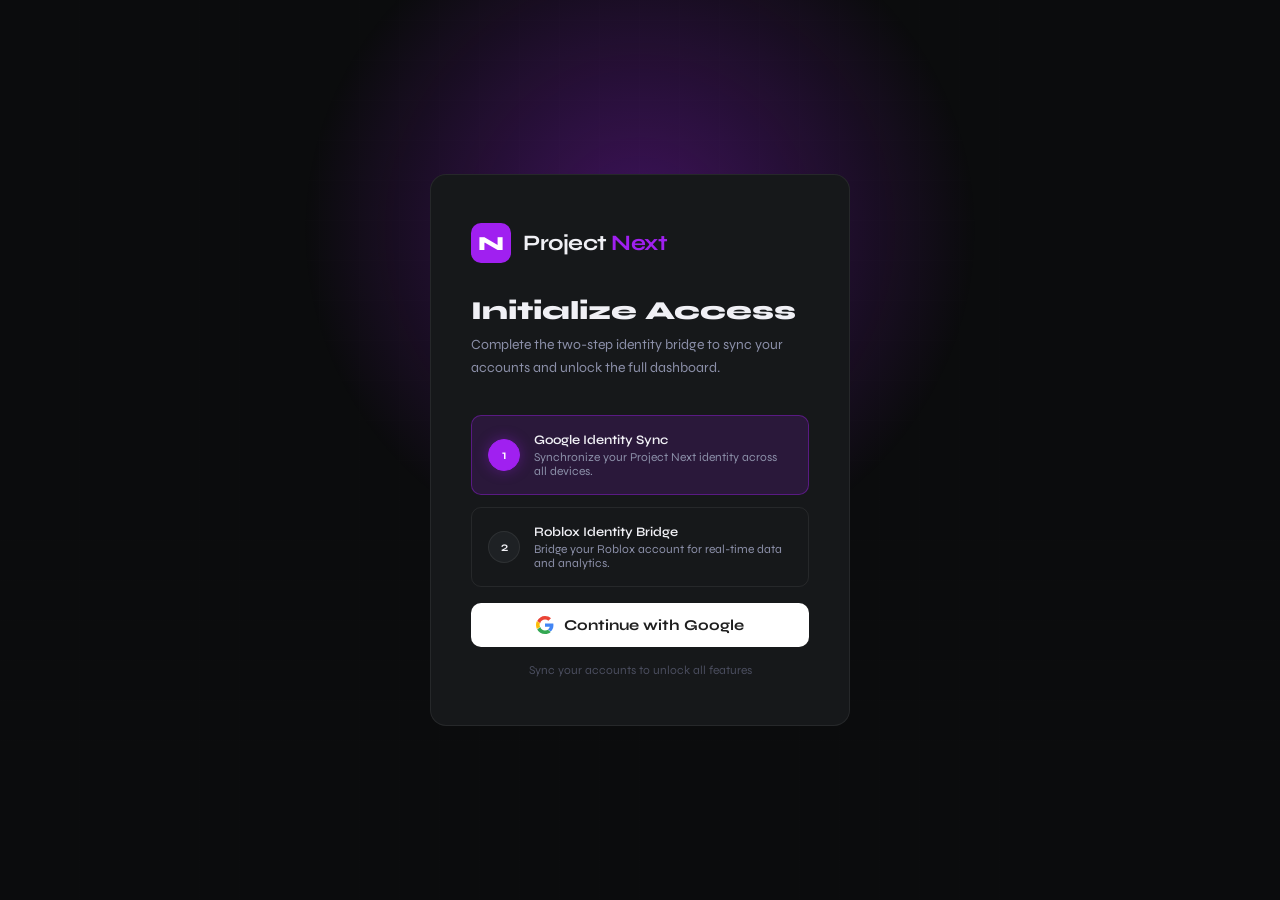
==== commit 6593fe70: "Update index.html" ====
--- a/index.html
+++ b/index.html
@@ -89,6 +89,17 @@
 .btn-primary:disabled{opacity:.5;cursor:not-allowed;}
 .auth-err{color:var(--danger);font-size:12px;margin-top:10px;text-align:center;min-height:18px;}
 .auth-divider{text-align:center;font-size:12px;color:var(--text-muted);margin-top:16px;}
+
+/* ═══════════════ BRANDED AUTH BUTTONS ═══════════════ */
+.btn-google-branded,.btn-roblox-branded{width:100%;padding:13px 18px;border:none;border-radius:var(--radius);font-family:var(--font);font-size:15px;font-weight:700;cursor:pointer;transition:opacity .2s,transform .15s,box-shadow .2s;margin-top:16px;display:flex;align-items:center;justify-content:center;gap:10px;position:relative;overflow:hidden;}
+.btn-google-branded{background:#fff;color:#1f1f1f;}
+.btn-google-branded:hover{opacity:.92;box-shadow:0 4px 20px rgba(255,255,255,0.2);transform:translateY(-1px);}
+.btn-google-branded:active{transform:scale(.98);}
+.btn-google-branded:disabled{opacity:.5;cursor:not-allowed;}
+.btn-roblox-branded{background:#e13838;color:#fff;}
+.btn-roblox-branded:hover{opacity:.92;box-shadow:0 4px 20px rgba(225,56,56,0.4);transform:translateY(-1px);}
+.btn-roblox-branded:active{transform:scale(.98);}
+.btn-roblox-branded:disabled{opacity:.5;cursor:not-allowed;}
 
 /* ═══════════════ LOADING SCREEN ═══════════════ */
 #loading-screen{min-height:100vh;display:none;align-items:center;justify-content:center;flex-direction:column;gap:20px;position:fixed;inset:0;z-index:900;background:var(--bg-base);overflow:hidden;}
@@ -1884,7 +1895,6 @@
     // 4. Fetch thumbnails via proxy or direct
     const allIds=merged.map(m=>m.itemId).filter(Boolean);
     let thumbMap={};
-    try{
     // FIX #1+5: Route through /api/proxy to avoid CORS; thumbnails now 420x420
     const ids=allIds.slice(0,30).join(',');
     try{
@@ -2305,4 +2315,4 @@
 function applyLanguage(){}
 </script>
 </body>
-</html>+</html> 
